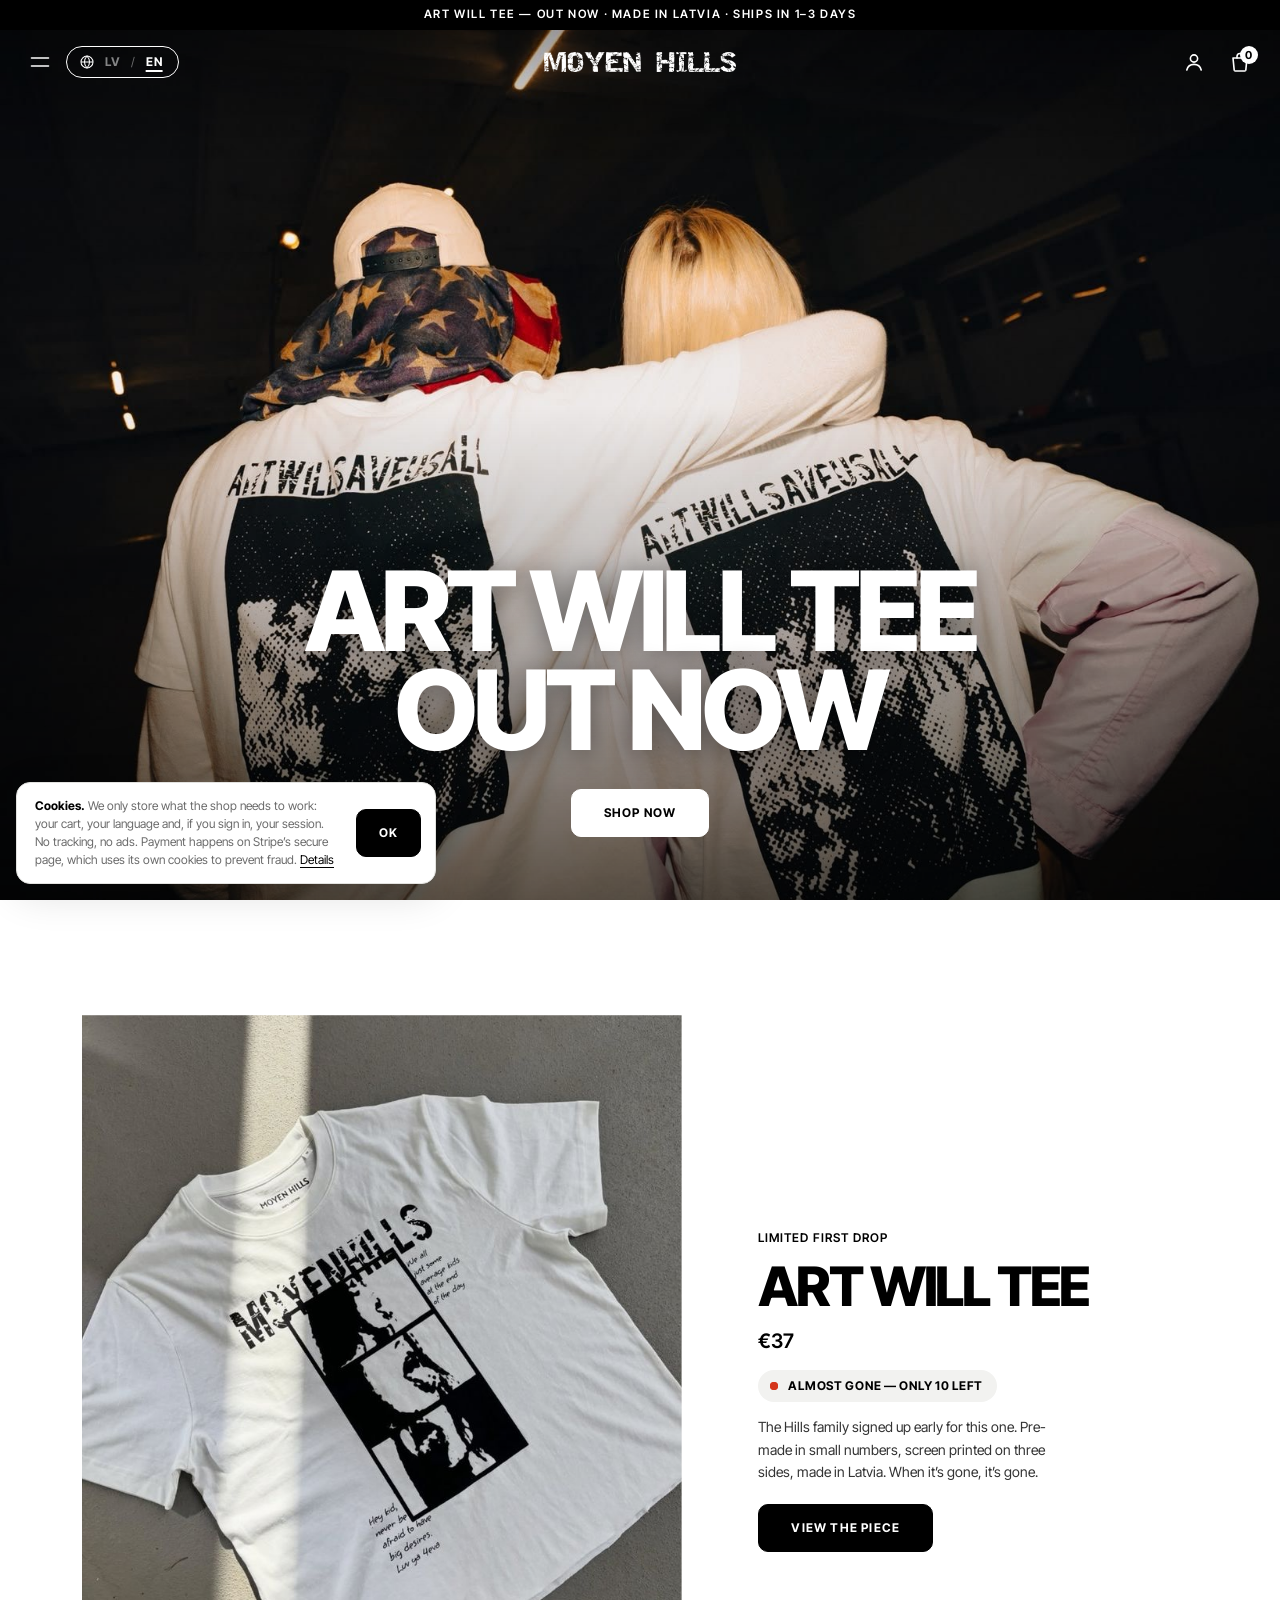
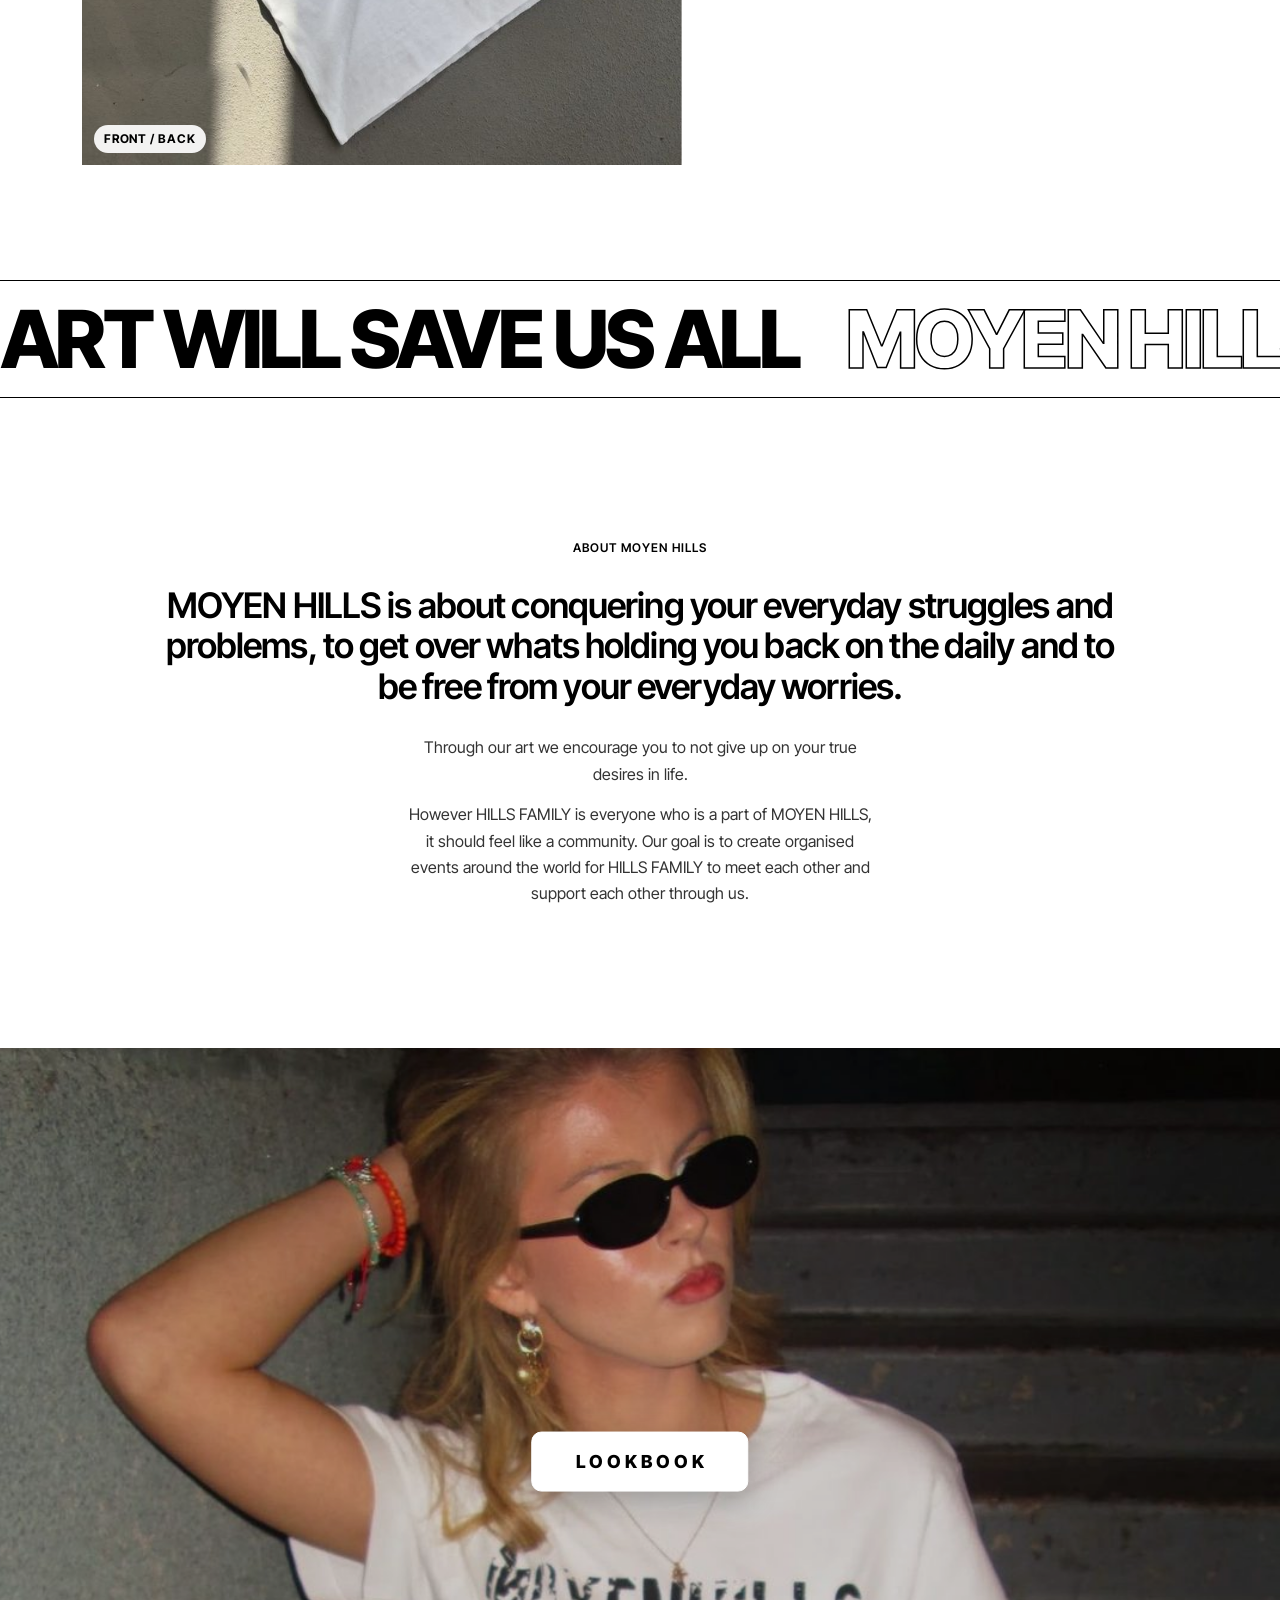
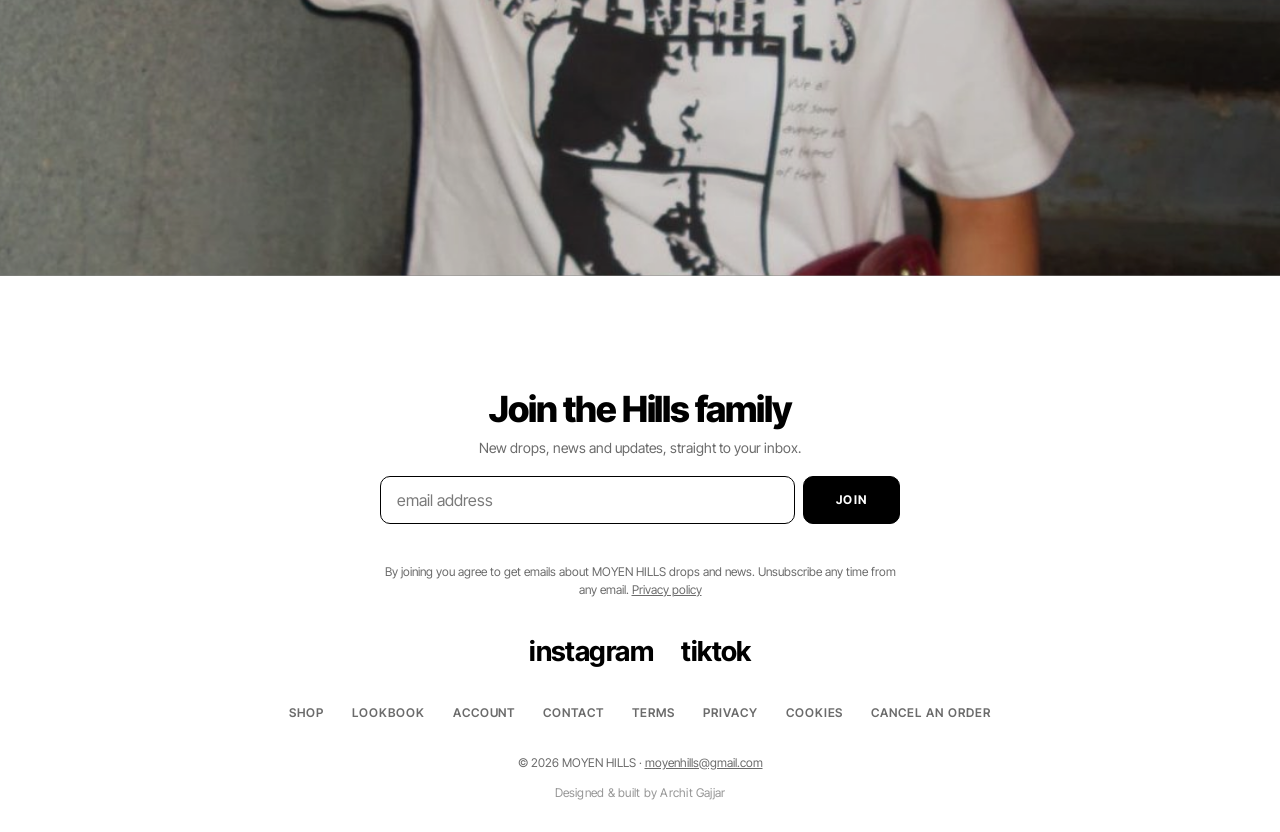
==== index.html @ 10f67f41 "Stop browsers auto-translating the site (it has its own EN/LV) Co-Authored-By: Claude Opus 5.5 (1M c" ====
<!doctype html>
<!-- Designed & built by Archit Gajjar -->
<html lang="en" translate="no">
<head>
  <meta charset="utf-8">
  <meta name="google" content="notranslate">
  <meta name="viewport" content="width=device-width, initial-scale=1">
  <meta name="designer" content="Archit Gajjar">
  <meta name="theme-color" content="#ffffff">
  <title>MOYEN HILLS — ART WILL TEE, made in Latvia</title>
  <meta name="description" content="MOYEN HILLS. ART WILL TEE: boxy cut-off t-shirt, 100% cotton, screen printed front, back and neck label. Made in Latvia.">
  <link rel="canonical" href="https://moyenhillsofficial.com/">
  <meta property="og:title" content="MOYEN HILLS — ART WILL TEE">
  <meta property="og:image" content="images/landing.jpg">
  <link rel="icon" href="images/favicon.png">
  <link rel="preload" href="fonts/inter-tight-latin-800-normal.woff2" as="font" type="font/woff2" crossorigin>
  <link rel="stylesheet" href="site.css">
  <script src="boot.js"></script>
</head>
<body>
  <div class="loader" aria-hidden="true">
    <div class="loader__half loader__half--top"></div>
    <div class="loader__half loader__half--bottom"></div>
    <div class="loader__center">
      <div class="loader__grain"></div>
      <img class="loader__logo" src="images/logo.png" width="2400" height="262" alt="">
      <span class="loader__line"></span>
      <p class="loader__cap">Art will tee — First drop</p>
    </div>
  </div>
  <header class="bar bar--over" data-bar>
    <p class="annc"><span>ART WILL TEE — OUT NOW</span><span class="annc__more">&nbsp;· Made in Latvia · Ships in 1–3 days</span></p>
    <div class="bar__row">
    <div class="bar__left">
      <button class="bar__icon bar__menu" type="button" data-open-menu aria-haspopup="dialog" aria-label="Open menu">
        <svg viewBox="0 0 24 24" width="24" height="24" aria-hidden="true" focusable="false"><path d="M3.5 8h17M3.5 16h17" fill="none" stroke="currentColor" stroke-width="1.6" stroke-linecap="round"/></svg>
      </button>
      <div class="langs" role="group" aria-label="Language"><svg class="langs__globe" viewBox="0 0 24 24" width="16" height="16" aria-hidden="true" focusable="false"><circle cx="12" cy="12" r="9" fill="none" stroke="currentColor" stroke-width="1.6"/><path d="M3 12h18M12 3c2.5 2.6 3.8 5.6 3.8 9s-1.3 6.4-3.8 9c-2.5-2.6-3.8-5.6-3.8-9S9.5 5.6 12 3Z" fill="none" stroke="currentColor" stroke-width="1.6" stroke-linejoin="round"/></svg><a href="?lang=lv" lang="lv" hreflang="lv" aria-label="Latviešu" data-set-lang="lv">LV</a><span class="langs__sep" aria-hidden="true">/</span><a href="?lang=en" lang="en" hreflang="en" aria-label="English" data-set-lang="en">EN</a></div>
    </div>
    <button class="bar__logo" type="button" data-top aria-label="MOYEN HILLS, back to top">
      <img src="images/logo.png" width="2400" height="262" alt="MOYEN HILLS">
    </button>
    <div class="bar__icons">
      <a class="bar__icon" href="/account" data-account-link aria-label="Sign in or create an account">
        <svg viewBox="0 0 24 24" width="24" height="24" aria-hidden="true" focusable="false"><circle cx="12" cy="8.5" r="3.6" fill="none" stroke="currentColor" stroke-width="1.6"/><path d="M4.8 20c.9-3.6 3.8-5.6 7.2-5.6s6.3 2 7.2 5.6" fill="none" stroke="currentColor" stroke-width="1.6" stroke-linecap="round"/></svg>
      </a>
      <button class="bar__cart" type="button" data-open-cart aria-haspopup="dialog" aria-label="Open cart">
        <svg class="bar__bag" viewBox="0 0 24 24" width="24" height="24" aria-hidden="true" focusable="false"><path d="M5 8h14l-1.2 12.2a1 1 0 0 1-1 .8H7.2a1 1 0 0 1-1-.8L5 8Z" fill="none" stroke="currentColor" stroke-width="1.6" stroke-linejoin="round"/><path d="M9 8V6.5a3 3 0 0 1 6 0V8" fill="none" stroke="currentColor" stroke-width="1.6" stroke-linecap="round"/></svg>
        <span class="bar__count" data-cart-count>0</span>
      </button>
    </div>
    </div>
  </header>

  <main id="top">
    <!-- Landing photo -->
    <section class="landing" aria-label="ART WILL TEE">
      <img src="images/landing.jpg" srcset="images/landing-480.jpg 480w, images/landing-800.jpg 800w, images/landing.jpg 1600w" sizes="100vw" width="1600" height="1280" alt="Two people from behind at night wearing the ART WILL TEE, ART WILL SAVE US ALL printed on the back" fetchpriority="high">
      <div class="landing__copy">
        <h1 class="landing__title"><span>ART WILL TEE</span> <span>OUT NOW</span></h1>
        <a class="btn landing__cta" href="/shop">Shop now</a>
      </div>
    </section>

    <!-- The tee -->
    <section class="feature" id="shop" aria-labelledby="feature-name" data-feature>
      <a class="feature__media" href="/product" aria-label="ART WILL TEE, all photos and details" data-product-media data-reveal>
        <img class="feature__img" src="images/flat-front.jpg" srcset="images/flat-front-480.jpg 480w, images/flat-front-800.jpg 800w, images/flat-front.jpg 1002w" sizes="(max-width: 720px) 100vw, 50vw" width="1002" height="1201" alt="ART WILL TEE, front, laid flat" loading="lazy">
        <img class="feature__img feature__img--alt" src="images/flat-back.jpg" srcset="images/flat-back-480.jpg 480w, images/flat-back-800.jpg 800w, images/flat-back.jpg 1002w" sizes="(max-width: 720px) 100vw, 50vw" width="1002" height="1054" alt="" loading="lazy">
        <span class="feature__hint">Front / back</span>
      </a>
      <div class="feature__info" data-reveal>
        <p class="label" data-feature-label>Limited first drop</p>
        <h2 class="feature__name" id="feature-name" data-product-name>ART WILL TEE</h2>
        <p class="feature__price" data-price>€37</p>
        <p class="scarcity" data-stock-left hidden><span class="scarcity__dot" aria-hidden="true"></span><span data-stock-text></span></p>
        <p class="soldout" data-soldout-note hidden>SOLD OUT, DONT BE LATE</p>
        <p class="feature__copy" data-feature-blurb>The Hills family signed up early for this one. Pre-made in small numbers, screen printed on three sides, made in Latvia. When it’s gone, it’s gone.</p>
        <a class="btn feature__cta" href="/product">View the piece</a>
      </div>
    </section>

    <!-- Ticker (decorative; the slogan from the back print) -->
    <div class="ticker" aria-hidden="true" translate="no">
      <div class="ticker__track">
        <span>Art will save us all</span><span>Moyen Hills</span><span>Art will save us all</span><span>Moyen Hills</span>
        <span>Art will save us all</span><span>Moyen Hills</span><span>Art will save us all</span><span>Moyen Hills</span>
      </div>
    </div>

    <!-- Brand -->
    <section class="brand" aria-labelledby="brand-title">
      <h2 class="label" id="brand-title" data-reveal>About MOYEN HILLS</h2>
      <p class="brand__statement" data-reveal>MOYEN HILLS is about conquering your everyday struggles and problems, to get over whats holding you back on the daily and to be free from your everyday worries.</p>
      <div class="brand__body" data-reveal>
        <p>Through our art we encourage you to not give up on your true desires in life.</p>
        <p>However HILLS FAMILY is everyone who is a part of MOYEN HILLS, it should feel like a community. Our goal is to create organised events around the world for HILLS FAMILY to meet each other and support each other through us.</p>
      </div>
    </section>

    <!-- Lookbook link -->
    <a class="lookcta" href="/lookbook" aria-label="Open the lookbook" data-reveal>
      <img src="images/tee-front.jpg" srcset="images/tee-front-480.jpg 480w, images/tee-front-800.jpg 800w, images/tee-front.jpg 1200w" sizes="100vw" width="1200" height="1600" alt="Model on concrete stairs wearing the ART WILL TEE" loading="lazy">
      <span class="lookcta__btn">LOOKBOOK</span>
    </a>
  </main>

  <!-- Email -->
  <footer class="foot" aria-labelledby="sub-title">
    <form class="sub" data-subscribe novalidate data-reveal>
      <h2 class="sub__title" id="sub-title">Join the Hills family</h2>
      <p class="sub__lead">New drops, news and updates, straight to your inbox.</p>
      <div class="sub__row">
        <label class="sr" for="sub-email">email address</label>
        <input class="sub__input" id="sub-email" name="email" type="email" placeholder="email address" autocomplete="email" required>
        <button class="btn" type="submit">JOIN</button>
      </div>
      <p class="sub__msg" data-sub-msg role="status" aria-live="polite"></p>
      <p class="sub__consent">By joining you agree to get emails about MOYEN HILLS drops and news. Unsubscribe any time from any email. <a href="/privacy">Privacy policy</a></p>
    </form>
    <ul class="foot__links" data-reveal>
      <li><a href="https://www.instagram.com/moyenhills/" target="_blank" rel="noopener">instagram</a></li>
      <li><a href="https://www.tiktok.com/@moyenhills" target="_blank" rel="noopener">tiktok</a></li>
    </ul>
    <nav class="foot__nav" aria-label="Site">
      <a href="/shop">Shop</a>
      <a href="/lookbook">Lookbook</a>
      <a href="/account">Account</a>
      <a href="mailto:moyenhills@gmail.com">Contact</a>
      <a href="/terms">Terms</a>
      <a href="/privacy">Privacy</a>
      <a href="/privacy#device">Cookies</a>
      <a href="/withdraw">Cancel an order</a>
    </nav>
    <p class="foot__legal">© <span data-year>2026</span> MOYEN HILLS · <a href="mailto:moyenhills@gmail.com">moyenhills@gmail.com</a></p>
    <p class="foot__credit">Designed &amp; built by Archit Gajjar</p>
  </footer>


  <!-- Menu -->
  <dialog class="menu" data-menu aria-label="Menu">
    <div class="menu__top">
      <button type="button" class="bar__icon" data-close-menu aria-label="Close menu">
        <svg viewBox="0 0 24 24" width="24" height="24" aria-hidden="true" focusable="false"><path d="M6 6l12 12M18 6 6 18" fill="none" stroke="currentColor" stroke-width="1.6" stroke-linecap="round"/></svg>
      </button>
      <img class="menu__logo" src="images/logo.png" width="2400" height="262" alt="">
      <span aria-hidden="true"></span>
    </div>
    <div class="menu__body">
      <nav class="menu__links" aria-label="Site">
        <a href="/">Home</a>
        <a href="/shop">Shop</a>
        <a href="/lookbook">Lookbook</a>
        <a href="/account">Account</a>
      </nav>
      <a class="menu__tee" href="/product">
        <img src="images/flat-front-480.jpg" width="480" height="575" alt="" loading="lazy">
        <span><b>ART WILL TEE</b><span data-price>€37</span></span>
      </a>
    </div>
    <div class="menu__foot">
      <a href="https://www.instagram.com/moyenhills/" target="_blank" rel="noopener">Instagram</a>
      <a href="https://www.tiktok.com/@moyenhills" target="_blank" rel="noopener">TikTok</a>
      <a href="mailto:moyenhills@gmail.com">moyenhills@gmail.com</a>
      <div class="langs" role="group" aria-label="Language"><svg class="langs__globe" viewBox="0 0 24 24" width="16" height="16" aria-hidden="true" focusable="false"><circle cx="12" cy="12" r="9" fill="none" stroke="currentColor" stroke-width="1.6"/><path d="M3 12h18M12 3c2.5 2.6 3.8 5.6 3.8 9s-1.3 6.4-3.8 9c-2.5-2.6-3.8-5.6-3.8-9S9.5 5.6 12 3Z" fill="none" stroke="currentColor" stroke-width="1.6" stroke-linejoin="round"/></svg><a href="?lang=lv" lang="lv" hreflang="lv" aria-label="Latviešu" data-set-lang="lv">LV</a><span class="langs__sep" aria-hidden="true">/</span><a href="?lang=en" lang="en" hreflang="en" aria-label="English" data-set-lang="en">EN</a></div>
    </div>
  </dialog>

  <!-- Cart (shared) -->
  <dialog class="cart" data-cart aria-labelledby="cart-title">
    <div class="cart__head">
      <h2 class="cart__title" id="cart-title">Cart</h2>
      <button type="button" class="link-u" data-close-cart>Close</button>
    </div>
    <div data-cart-view>
      <ul class="cart__items" data-cart-items></ul>
      <div class="cart__empty" data-cart-empty><p>Your cart is empty.</p><a class="btn" href="/shop">Visit the shop</a></div>
      <div class="cart__total" data-cart-total-row hidden><span>Subtotal</span><span data-cart-total>€0</span></div>
      <div class="promo" data-promo hidden>
        <label class="sr" for="promo-code">Promo code</label>
        <input class="promo__input" id="promo-code" data-promo-input placeholder="Promo code" autocomplete="off" autocapitalize="characters" spellcheck="false">
        <button type="button" class="btn btn--line" data-promo-apply>Apply</button>
      </div>
      <p class="promo__msg" data-promo-msg role="status" aria-live="polite"></p>
      <div class="cart__line" data-discount-row hidden><span>Promo <b data-promo-code></b> <button type="button" class="link-u" data-promo-remove>Remove</button></span><span data-discount></span></div>
      <div class="cart__total cart__total--grand" data-discount-row hidden><span>Total</span><span data-grand-total>€0</span></div>
      <p class="cart__hint" data-cart-total-row hidden>Delivery is added when we confirm your order by email.</p>
      <form class="checkout" data-checkout hidden>
        <h3 class="checkout__title">Your details</h3>
        <label>Full name<input name="name" autocomplete="name" required></label>
        <label>Email<input name="email" type="email" autocomplete="email" required></label>
        <div class="phone">
          <label>Country code<input name="phone_code" list="dial-codes" value="+371" inputmode="tel" autocomplete="tel-country-code" pattern="\+?[0-9]{1,4}" title="Country code, for example +371" placeholder="+371"></label>
          <label>Phone<input name="phone" type="tel" autocomplete="tel-national" placeholder="20 000 000" pattern="[0-9 \(\)\.\/\-]{4,30}" title="Numbers only, for example 20 000 000"></label>
        </div>
        <p class="phone__hint">Choose your country code or type it yourself.</p>
        <datalist id="dial-codes">
          <option value="+371" label="Latvia +371"></option>
          <option value="+370" label="Lithuania +370"></option>
          <option value="+372" label="Estonia +372"></option>
          <option value="+44" label="United Kingdom +44"></option>
          <option value="+1" label="USA / Canada +1"></option>
          <option value="+91" label="India +91"></option>
          <option value="+355" label="Albania +355"></option>
          <option value="+376" label="Andorra +376"></option>
          <option value="+43" label="Austria +43"></option>
          <option value="+375" label="Belarus +375"></option>
          <option value="+32" label="Belgium +32"></option>
          <option value="+387" label="Bosnia and Herzegovina +387"></option>
          <option value="+359" label="Bulgaria +359"></option>
          <option value="+385" label="Croatia +385"></option>
          <option value="+357" label="Cyprus +357"></option>
          <option value="+420" label="Czechia +420"></option>
          <option value="+45" label="Denmark +45"></option>
          <option value="+358" label="Finland +358"></option>
          <option value="+33" label="France +33"></option>
          <option value="+49" label="Germany +49"></option>
          <option value="+30" label="Greece +30"></option>
          <option value="+36" label="Hungary +36"></option>
          <option value="+354" label="Iceland +354"></option>
          <option value="+353" label="Ireland +353"></option>
          <option value="+39" label="Italy +39"></option>
          <option value="+383" label="Kosovo +383"></option>
          <option value="+423" label="Liechtenstein +423"></option>
          <option value="+352" label="Luxembourg +352"></option>
          <option value="+356" label="Malta +356"></option>
          <option value="+373" label="Moldova +373"></option>
          <option value="+377" label="Monaco +377"></option>
          <option value="+382" label="Montenegro +382"></option>
          <option value="+31" label="Netherlands +31"></option>
          <option value="+389" label="North Macedonia +389"></option>
          <option value="+47" label="Norway +47"></option>
          <option value="+48" label="Poland +48"></option>
          <option value="+351" label="Portugal +351"></option>
          <option value="+40" label="Romania +40"></option>
          <option value="+7" label="Russia +7"></option>
          <option value="+378" label="San Marino +378"></option>
          <option value="+381" label="Serbia +381"></option>
          <option value="+421" label="Slovakia +421"></option>
          <option value="+386" label="Slovenia +386"></option>
          <option value="+34" label="Spain +34"></option>
          <option value="+46" label="Sweden +46"></option>
          <option value="+41" label="Switzerland +41"></option>
          <option value="+90" label="Turkey +90"></option>
          <option value="+380" label="Ukraine +380"></option>
        </datalist>
        <label>Address<input name="address" autocomplete="street-address" required></label>
        <div class="checkout__two">
          <label>City<input name="city" autocomplete="address-level2" required></label>
          <label>Postcode<input name="postcode" autocomplete="postal-code" required></label>
        </div>
        <label>Country<input name="country" autocomplete="country-name" value="Latvia" required></label>
        <label>Note (optional)<textarea name="note" rows="2"></textarea></label>
        <input type="text" name="_honey" class="sr" tabindex="-1" autocomplete="off" aria-hidden="true">
        <p class="checkout__account" data-checkout-account hidden>Signed in — this order will be saved to your account.</p>
        <p class="checkout__legal" data-lang="en">Prices are in euro. Delivery cost is added in our confirmation email, before you pay. By sending this order you accept our <a href="/terms">Terms of sale</a>. How we use your details: <a href="/privacy">Privacy policy</a>.</p>
        <p class="checkout__legal" data-lang="lv">Cenas norādītas eiro. Piegādes cenu pievienojam apstiprinājuma e-pastā, pirms tu maksā. Nosūtot pasūtījumu, tu piekrīti mūsu <a href="/terms">pārdošanas noteikumiem</a>. Kā izmantojam tavus datus: <a href="/privacy">privātuma politika</a>.</p>
        <button class="btn btn--wide" type="submit">Send order request</button>
        <p class="checkout__msg" data-checkout-msg role="status" aria-live="polite"></p>
      </form>
    </div>
    <div class="cart__done" data-cart-done hidden>
      <p class="cart__done-title">Order received</p>
      <p data-lang="en">Thank you. A copy of your order is on its way to your inbox, and we will email you within a day to confirm it and send the payment details. Changed your mind? You can <a href="/withdraw">cancel</a> up to 14 days after it arrives.</p>
      <p data-lang="lv">Paldies! Pasūtījuma kopija jau ir ceļā uz tavu e-pastu, un dienas laikā mēs to apstiprināsim un atsūtīsim apmaksas informāciju. Pārdomāji? Pasūtījumu vari <a href="/withdraw">atcelt</a> 14 dienu laikā pēc saņemšanas.</p>
      <button type="button" class="btn" data-close-cart>Keep looking</button>
    </div>
  </dialog>

  <script src="i18n.js"></script>
  <script src="config.js"></script>
  <script src="vendor/supabase.js" defer></script>
  <script src="catalog.js" defer></script>
  <script src="data.js" defer></script>
  <script src="app.js" defer></script>
  <script src="motion.js" defer></script>
  <script src="auth.js" defer></script>
  <script src="cookie.js" defer></script>
</body>
</html>
---- site.css ----
/* MOYEN HILLS — clean, still */
/* Inter Tight, self-hosted (SIL Open Font License, fonts/OFL-LICENSE.txt) */
@font-face { font-family: 'Inter Tight'; font-style: normal; font-display: swap; font-weight: 400; src: url('fonts/inter-tight-latin-ext-400-normal.woff2') format('woff2'); unicode-range: U+0100-02BA,U+02BD-02C5,U+02C7-02CC,U+02CE-02D7,U+02DD-02FF,U+0304,U+0308,U+0329,U+1D00-1DBF,U+1E00-1E9F,U+1EF2-1EFF,U+2020,U+20A0-20AB,U+20AD-20C0,U+2113,U+2C60-2C7F,U+A720-A7FF; }
@font-face { font-family: 'Inter Tight'; font-style: normal; font-display: swap; font-weight: 400; src: url('fonts/inter-tight-latin-400-normal.woff2') format('woff2'); unicode-range: U+0000-00FF,U+0131,U+0152-0153,U+02BB-02BC,U+02C6,U+02DA,U+02DC,U+0304,U+0308,U+0329,U+2000-206F,U+20AC,U+2122,U+2191,U+2193,U+2212,U+2215,U+FEFF,U+FFFD; }
@font-face { font-family: 'Inter Tight'; font-style: normal; font-display: swap; font-weight: 500; src: url('fonts/inter-tight-latin-ext-500-normal.woff2') format('woff2'); unicode-range: U+0100-02BA,U+02BD-02C5,U+02C7-02CC,U+02CE-02D7,U+02DD-02FF,U+0304,U+0308,U+0329,U+1D00-1DBF,U+1E00-1E9F,U+1EF2-1EFF,U+2020,U+20A0-20AB,U+20AD-20C0,U+2113,U+2C60-2C7F,U+A720-A7FF; }
@font-face { font-family: 'Inter Tight'; font-style: normal; font-display: swap; font-weight: 500; src: url('fonts/inter-tight-latin-500-normal.woff2') format('woff2'); unicode-range: U+0000-00FF,U+0131,U+0152-0153,U+02BB-02BC,U+02C6,U+02DA,U+02DC,U+0304,U+0308,U+0329,U+2000-206F,U+20AC,U+2122,U+2191,U+2193,U+2212,U+2215,U+FEFF,U+FFFD; }
@font-face { font-family: 'Inter Tight'; font-style: normal; font-display: swap; font-weight: 600; src: url('fonts/inter-tight-latin-ext-600-normal.woff2') format('woff2'); unicode-range: U+0100-02BA,U+02BD-02C5,U+02C7-02CC,U+02CE-02D7,U+02DD-02FF,U+0304,U+0308,U+0329,U+1D00-1DBF,U+1E00-1E9F,U+1EF2-1EFF,U+2020,U+20A0-20AB,U+20AD-20C0,U+2113,U+2C60-2C7F,U+A720-A7FF; }
@font-face { font-family: 'Inter Tight'; font-style: normal; font-display: swap; font-weight: 600; src: url('fonts/inter-tight-latin-600-normal.woff2') format('woff2'); unicode-range: U+0000-00FF,U+0131,U+0152-0153,U+02BB-02BC,U+02C6,U+02DA,U+02DC,U+0304,U+0308,U+0329,U+2000-206F,U+20AC,U+2122,U+2191,U+2193,U+2212,U+2215,U+FEFF,U+FFFD; }
@font-face { font-family: 'Inter Tight'; font-style: normal; font-display: swap; font-weight: 700; src: url('fonts/inter-tight-latin-ext-700-normal.woff2') format('woff2'); unicode-range: U+0100-02BA,U+02BD-02C5,U+02C7-02CC,U+02CE-02D7,U+02DD-02FF,U+0304,U+0308,U+0329,U+1D00-1DBF,U+1E00-1E9F,U+1EF2-1EFF,U+2020,U+20A0-20AB,U+20AD-20C0,U+2113,U+2C60-2C7F,U+A720-A7FF; }
@font-face { font-family: 'Inter Tight'; font-style: normal; font-display: swap; font-weight: 700; src: url('fonts/inter-tight-latin-700-normal.woff2') format('woff2'); unicode-range: U+0000-00FF,U+0131,U+0152-0153,U+02BB-02BC,U+02C6,U+02DA,U+02DC,U+0304,U+0308,U+0329,U+2000-206F,U+20AC,U+2122,U+2191,U+2193,U+2212,U+2215,U+FEFF,U+FFFD; }
@font-face { font-family: 'Inter Tight'; font-style: normal; font-display: swap; font-weight: 800; src: url('fonts/inter-tight-latin-ext-800-normal.woff2') format('woff2'); unicode-range: U+0100-02BA,U+02BD-02C5,U+02C7-02CC,U+02CE-02D7,U+02DD-02FF,U+0304,U+0308,U+0329,U+1D00-1DBF,U+1E00-1E9F,U+1EF2-1EFF,U+2020,U+20A0-20AB,U+20AD-20C0,U+2113,U+2C60-2C7F,U+A720-A7FF; }
@font-face { font-family: 'Inter Tight'; font-style: normal; font-display: swap; font-weight: 800; src: url('fonts/inter-tight-latin-800-normal.woff2') format('woff2'); unicode-range: U+0000-00FF,U+0131,U+0152-0153,U+02BB-02BC,U+02C6,U+02DA,U+02DC,U+0304,U+0308,U+0329,U+2000-206F,U+20AC,U+2122,U+2191,U+2193,U+2212,U+2215,U+FEFF,U+FFFD; }

:root {
  --bg: #ffffff;
  --ink: #000000;
  --muted: #6b6b6b;
  --tint: #f2f2f0;
  --line: #e2e2df;
  --radius: 10px;
  --annc-h: 30px;
  --head-h: calc(var(--bar-h) + var(--annc-h));
  --font: "Inter Tight", "Helvetica Neue", Arial, sans-serif;
  --t-xs: 0.75rem;
  --t-sm: 0.875rem;
  --t-body: 1rem;
  --t-lead: clamp(1.25rem, 1rem + 0.9vw, 1.75rem);
  --m: clamp(16px, 2.2vw, 32px);
  --bar-h: 64px;
}

*, *::before, *::after { box-sizing: border-box; }
[hidden] { display: none !important; }
html { -webkit-text-size-adjust: 100%; }
body { margin: 0; background: var(--bg); color: var(--ink); font-family: var(--font); font-size: var(--t-body); line-height: 1.5; -webkit-font-smoothing: antialiased; }
img { display: block; max-width: 100%; height: auto; }
ul { margin: 0; padding: 0; list-style: none; }
h1, h2, h3, p { margin: 0; }
a { color: inherit; }
button { font: inherit; color: inherit; cursor: pointer; }
:focus-visible { outline: 2px solid var(--ink); outline-offset: 3px; }
.sr { position: absolute !important; width: 1px !important; height: 1px !important; min-height: 0 !important; padding: 0 !important; border: 0 !important; margin: -1px; overflow: hidden; clip: rect(0 0 0 0); clip-path: inset(50%); white-space: nowrap; }
.link-u { background: none; border: 0; padding: 0; font-size: var(--t-xs); font-weight: 600; letter-spacing: .06em; text-transform: uppercase; text-decoration: underline; text-underline-offset: 4px; }

/* Buttons: black block, white type */
.btn {
  display: inline-flex; align-items: center; justify-content: center; gap: 8px;
  min-height: 48px; padding: 0 32px;
  background: var(--ink); color: var(--bg); border: 1px solid var(--ink); border-radius: var(--radius);
  font-size: var(--t-xs); font-weight: 700; letter-spacing: .1em; text-transform: uppercase; text-decoration: none;
  position: relative; overflow: hidden; isolation: isolate;
  
}
.btn:hover { background: #333; border-color: #333; }
.btn[disabled] { background: #9a9a9a; border-color: #9a9a9a; color: #fff; cursor: not-allowed; }
.btn--wide { width: 100%; }

/* ---------- Header ---------- */
html { scroll-padding-top: var(--head-h); }
.label { font-size: var(--t-xs); font-weight: 600; letter-spacing: .08em; text-transform: uppercase; text-decoration: none; }
.bar { position: fixed; inset: 0 0 auto 0; z-index: 10; color: var(--ink); transition: transform .5s cubic-bezier(.16, 1, .3, 1); }
.annc { height: var(--annc-h); display: flex; align-items: center; justify-content: center; padding: 0 var(--m); background: var(--ink); color: var(--bg); font-size: 11.5px; font-weight: 600; letter-spacing: .14em; text-transform: uppercase; white-space: nowrap; overflow: hidden; }
.bar__row { height: var(--bar-h); display: grid; grid-template-columns: 1fr auto 1fr; align-items: center; padding: 0 var(--m); background: var(--bg); box-shadow: inset 0 -1px 0 var(--line); transition: background-color .35s, color .35s, box-shadow .35s; }
.bar__menu { justify-self: start; margin-left: -10px; background: none; border: 0; padding: 0; cursor: pointer; }
.bar__logo { display: block; width: clamp(128px, 11vw, 168px); background: none; border: 0; padding: 0; transition: width .45s cubic-bezier(.16, 1, .3, 1); }
.bar__logo img { width: 100%; transition: filter .35s; }
.bar__icons { justify-self: end; display: flex; align-items: center; gap: 2px; margin-right: -10px; }
.bar__icon { position: relative; display: grid; place-items: center; width: 44px; height: 44px; color: inherit; transition: opacity .2s; }
.bar__icon:hover { opacity: .6; }
.bar__icon svg { width: 24px; height: 24px; }
.bar__icon.is-signed-in::after { content: ""; position: absolute; right: 9px; bottom: 10px; width: 7px; height: 7px; border-radius: 50%; background: currentColor; }
.bar__cart { position: relative; display: grid; place-items: center; width: 44px; height: 44px; background: none; border: 0; padding: 0; color: inherit; }
.bar__bag { width: 24px; height: 24px; }
.bar__count { position: absolute; top: 6px; right: 4px; min-width: 18px; height: 18px; padding: 0 5px; border-radius: 999px; background: var(--ink); color: var(--bg); font-size: 11px; font-weight: 700; line-height: 18px; text-align: center; transition: background-color .35s, color .35s, transform .35s cubic-bezier(.16, 1, .3, 1); }
/* over the landing photo: clear, white logo and icon */
.bar--over:not(.is-solid) .bar__row { background: transparent; color: #fff; box-shadow: none; }
.bar--over:not(.is-solid) .bar__logo { width: clamp(150px, 15vw, 230px); }
.bar--over:not(.is-solid) .bar__logo img { filter: invert(1); }
.bar--over:not(.is-solid) .bar__count { background: #fff; color: #000; }

/* ---------- Menu (full screen) ---------- */
.menu { inset: 0; width: 100vw; max-width: 100vw; height: 100dvh; max-height: 100dvh; margin: 0; padding: 0 var(--m); border: 0; background: var(--bg); color: var(--ink); display: none; overflow-x: hidden; }
.menu[open] { display: grid; grid-template-rows: auto 1fr auto; }
.menu::backdrop { background: transparent; }
.menu__top { height: var(--head-h); padding-top: var(--annc-h); display: grid; grid-template-columns: 1fr auto 1fr; align-items: center; }
.menu__top .bar__icon { justify-self: start; margin-left: -10px; background: none; border: 0; cursor: pointer; }
.menu__logo { width: clamp(128px, 11vw, 168px); }
.menu__body { display: grid; grid-template-columns: 1fr auto; gap: clamp(24px, 6vw, 96px); align-items: center; padding: clamp(24px, 5vw, 64px) 0; }
.menu__links { display: grid; gap: clamp(2px, .6vw, 8px); }
.menu__links a { font-size: clamp(2.75rem, 1rem + 6vw, 6.5rem); font-weight: 800; line-height: 1; letter-spacing: -0.045em; text-decoration: none; text-transform: uppercase; transition: opacity .25s, transform .4s cubic-bezier(.16, 1, .3, 1); }
.menu__links:hover a { opacity: .3; }
.menu__links a:hover, .menu__links a:focus-visible { opacity: 1; transform: translateX(10px); }
.menu__tee { display: grid; gap: 12px; width: clamp(180px, 22vw, 300px); text-decoration: none; }
.menu__tee img { width: 100%; aspect-ratio: 4 / 5; object-fit: cover; background: var(--tint); }
.menu__tee > span { display: flex; justify-content: space-between; font-size: var(--t-xs); letter-spacing: .06em; }
.menu__foot { display: flex; flex-wrap: wrap; gap: 8px 28px; padding: 20px 0 28px; border-top: 1px solid var(--line); font-size: var(--t-sm); }
.menu__foot a { text-decoration: none; color: var(--muted); }
.menu__foot a:hover { color: var(--ink); }
.js .menu[open] { animation: fade .3s ease; }
.js .menu[open] .menu__links a { animation: rise .7s cubic-bezier(.16, 1, .3, 1) both; }
.js .menu[open] .menu__links a:nth-child(2) { animation-delay: .05s; }
.js .menu[open] .menu__links a:nth-child(3) { animation-delay: .1s; }
.js .menu[open] .menu__links a:nth-child(4) { animation-delay: .15s; }
@media (max-width: 720px) {
  .annc__more { display: none; }
  .menu__body { grid-template-columns: 1fr; align-content: start; }
  .menu__tee { width: 100%; grid-template-columns: 96px 1fr; align-items: center; }
  .menu__tee > span { flex-direction: column; gap: 4px; }
}

/* ---------- Landing ---------- */
.landing { position: relative; height: 100svh; background: #0d0d0d; }
.landing::before { content: ""; position: absolute; inset: 0 0 auto 0; height: 160px; z-index: 1; pointer-events: none; background: linear-gradient(rgba(0,0,0,.45), rgba(0,0,0,0)); }
.landing img { width: 100%; height: 100%; object-fit: cover; object-position: 50% 55%; }
.landing::after { content: ""; position: absolute; inset: auto 0 0 0; height: 55%; z-index: 1; pointer-events: none; background: linear-gradient(rgba(0,0,0,0), rgba(0,0,0,.55)); }
.landing__copy { position: absolute; z-index: 2; left: 0; right: 0; bottom: clamp(32px, 7vh, 72px); display: grid; justify-items: center; gap: clamp(18px, 2.4vw, 28px); padding: 0 var(--m); text-align: center; color: #fff; }
.landing__title { font-size: clamp(3.25rem, 1rem + 7.4vw, 8.5rem); font-weight: 800; line-height: .9; letter-spacing: -0.045em; text-shadow: 0 2px 28px rgba(0,0,0,.45); }
.landing__title span { display: block; }
.landing__cta { background: var(--bg); color: var(--ink); border-color: var(--bg); }
.landing__cta:hover { background: #e6e6e6; border-color: #e6e6e6; }

/* ---------- Shop ---------- */
.shop { padding: clamp(72px, 9vw, 128px) var(--m) 0; display: grid; justify-items: center; text-align: center; gap: 24px; }
.card { width: min(400px, 100%); }
.card__media { display: block; aspect-ratio: 4 / 5; background: var(--tint); overflow: hidden; }
.card__img { width: 100%; height: 100%; object-fit: cover; }
.card__name { margin-top: 14px; font-size: var(--t-xs); font-weight: 700; letter-spacing: .08em; }
.card__name a { text-decoration: none; }
.card__price { margin-top: 4px; font-size: var(--t-xs); color: var(--muted); }
.soldout { margin-top: 6px; font-size: var(--t-xs); font-weight: 800; letter-spacing: .06em; }
.is-soldout .card__img, .cart__item.is-soldout img { filter: grayscale(1); }

/* ---------- Shop page ---------- */
.shoppage { padding: calc(var(--head-h) + clamp(32px, 5vw, 72px)) var(--m) 0; }
.shoppage__head { display: flex; justify-content: space-between; gap: 16px; margin-bottom: clamp(20px, 3vw, 32px); padding-bottom: 14px; border-bottom: 1px solid var(--ink); }
.shoppage__sub { color: var(--muted); }
.pgrid { display: grid; grid-template-columns: repeat(auto-fill, minmax(min(100%, 280px), 1fr)); gap: clamp(28px, 4vw, 48px) clamp(12px, 2vw, 24px); }
.pcard__media { position: relative; display: block; aspect-ratio: 4 / 5; overflow: hidden; background: var(--tint); }
.pcard__img { position: absolute; inset: 0; width: 100%; height: 100%; object-fit: cover; transition: opacity .6s cubic-bezier(.16, 1, .3, 1), transform 1.4s cubic-bezier(.16, 1, .3, 1); }
.pcard__img--alt { opacity: 0; }
.pcard__media:hover .pcard__img--alt { opacity: 1; }
.pcard__media:hover .pcard__img { transform: scale(1.03); }
.pcard.is-soldout .pcard__img { filter: grayscale(1); }
.pcard__name { margin-top: 14px; font-size: var(--t-xs); font-weight: 800; letter-spacing: .08em; text-transform: uppercase; }
.pcard__name a { text-decoration: none; }
.was { color: var(--muted); font-weight: 400; margin-right: .3em; }
.pcard__price { margin-top: 4px; font-size: var(--t-sm); color: var(--muted); }
.shop__empty { grid-column: 1 / -1; padding: 64px 0; text-align: center; color: var(--muted); }
@media (max-width: 720px) { .pgrid { grid-template-columns: 1fr 1fr; } .shoppage__sub { display: none; } }

/* ---------- The tee (landing feature) ---------- */
.feature { padding: clamp(72px, 9vw, 140px) var(--m) 0; display: grid; grid-template-columns: minmax(0, 600px) minmax(0, 440px); justify-content: center; gap: clamp(28px, 6vw, 96px); align-items: center; }
.feature__media { position: relative; display: block; aspect-ratio: 4 / 5; overflow: hidden; background: var(--tint); }
.feature__img { position: absolute; inset: 0; width: 100%; height: 100%; object-fit: cover; transition: opacity .6s cubic-bezier(.16, 1, .3, 1), transform 1.4s cubic-bezier(.16, 1, .3, 1), filter .5s; }
.feature__img--alt { opacity: 0; }
.feature__media:hover .feature__img--alt { opacity: 1; }
.feature__media:hover .feature__img { transform: scale(1.03); }
.feature__hint { position: absolute; left: 12px; bottom: 12px; padding: 5px 10px; border-radius: 999px; background: rgba(255,255,255,.92); font-size: 12px; font-weight: 700; letter-spacing: .08em; text-transform: uppercase; }
.feature__info { display: grid; gap: 14px; }
.feature__name { font-size: clamp(2rem, 1rem + 3vw, 3.75rem); font-weight: 800; letter-spacing: -0.04em; line-height: .95; }
.feature__price { font-size: 1.25rem; font-weight: 600; }
.feature .sizes legend { margin: 0 0 10px; }
.feature__copy { font-size: var(--t-sm); line-height: 1.6; color: #333; max-width: 40ch; }
.feature__cta { justify-self: start; margin-top: 6px; }
.scarcity { display: inline-flex; align-items: center; gap: 10px; justify-self: start; padding: 7px 14px 7px 12px; border-radius: 999px; background: var(--tint); font-size: var(--t-xs); font-weight: 700; letter-spacing: .06em; text-transform: uppercase; }
.pdp__info .scarcity { justify-self: center; }
.scarcity__dot { position: relative; width: 8px; height: 8px; border-radius: 50%; background: #d4361c; }
.scarcity__dot::after { content: ""; position: absolute; inset: 0; border-radius: 50%; background: #d4361c; animation: pulse 1.8s ease-out infinite; }
@keyframes pulse { from { transform: scale(1); opacity: .6; } to { transform: scale(2.6); opacity: 0; } }
.size-note { min-height: 1.2em; margin: -4px 0 8px; font-size: var(--t-sm); font-weight: 600; color: #b3261e; }
.facts { display: grid; grid-template-columns: 1fr 1fr; gap: 14px 20px; padding-top: 18px; border-top: 1px solid var(--line); font-size: var(--t-sm); }
.facts b { display: block; font-size: 12px; font-weight: 600; letter-spacing: .08em; text-transform: uppercase; color: var(--muted); margin-bottom: 2px; }
.arrow-link { justify-self: start; font-size: var(--t-sm); font-weight: 600; text-decoration: none; border-bottom: 1px solid currentColor; padding-bottom: 2px; }
.arrow-link span { display: inline-block; transition: transform .3s cubic-bezier(.16, 1, .3, 1); }
.arrow-link:hover span { transform: translateX(4px); }
.is-soldout .feature__img { filter: grayscale(1); }

/* ---------- Brand ---------- */
.brand { padding: clamp(88px, 11vw, 160px) var(--m) 0; display: grid; justify-items: center; text-align: center; gap: 28px; }
.brand__body { max-width: 52ch; display: grid; gap: 14px; font-size: var(--t-body); line-height: 1.65; color: #333; }
.brand__body p { margin: 0; }
.brand__statement { max-width: 44ch; font-size: clamp(1.375rem, 1rem + 1.5vw, 2.25rem); font-weight: 600; line-height: 1.15; letter-spacing: -0.025em; }

/* ---------- Lookbook link on the landing page ---------- */
.lookcta { position: relative; display: block; margin-top: clamp(88px, 11vw, 160px); height: min(92svh, 1000px); overflow: hidden; background: #111; color: #fff; text-decoration: none; }
.lookcta img { width: 100%; height: 100%; object-fit: cover; object-position: 50% 18%; transition: transform 1.6s cubic-bezier(.16, 1, .3, 1); }
.lookcta::after { content: ""; position: absolute; inset: 0; background: rgba(0,0,0,.18); transition: background-color .4s; }
.lookcta__btn { position: absolute; z-index: 1; left: 50%; top: 50%; transform: translate(-50%, -50%); padding: 16px 40px; background: #fff; color: #000; border: 1.5px solid #fff; border-radius: var(--radius); box-shadow: 0 8px 30px rgba(0,0,0,.25); font-size: clamp(.875rem, .8rem + .4vw, 1.125rem); font-weight: 800; letter-spacing: .22em; text-indent: .22em; white-space: nowrap; transition: background-color .3s, color .3s; }
.lookcta:hover img { transform: scale(1.04); }
.lookcta:hover::after { background: rgba(0,0,0,.3); }
.lookcta:hover .lookcta__btn, .lookcta:focus-visible .lookcta__btn { background: #000; color: #fff; border-color: #000; }

.lookcta--end { margin-top: clamp(88px, 11vw, 160px); height: min(80svh, 860px); }
.pdp > .lookcta--end { justify-self: stretch; margin-left: calc(var(--m) * -1); margin-right: calc(var(--m) * -1); }
@media (max-width: 720px) { .pdp > .lookcta--end { margin-left: 0; margin-right: 0; } }

/* ---------- Lookbook (editorial) ---------- */
.look--page { padding-top: calc(var(--head-h) + clamp(32px, 5vw, 72px)); }
.look { padding: clamp(88px, 11vw, 160px) var(--m) 0; }
.look__head { display: flex; justify-content: space-between; margin-bottom: 20px; padding-bottom: 14px; border-bottom: 1px solid var(--ink); }
.look figure { margin: 0; }
.look figcaption { margin-top: 10px; font-size: var(--t-xs); color: var(--muted); letter-spacing: .02em; }
.look__img { overflow: hidden; background: var(--tint); aspect-ratio: 3 / 4; }
.look__img--sq { aspect-ratio: 1 / 1; }
.look__img img { width: 100%; height: 100%; object-fit: cover; transition: transform 1.4s var(--ease, ease); }
.look figure:hover .look__img img { transform: scale(1.04); }

.look__spread { display: grid; grid-template-columns: 5fr 7fr; gap: clamp(24px, 4vw, 64px); align-items: center; }
.look__side { display: grid; gap: clamp(32px, 5vw, 72px); }
.look__quote { margin: 0; }
.look__quote p { font-size: clamp(2rem, 1rem + 3.4vw, 4.25rem); font-weight: 800; line-height: .95; letter-spacing: -0.045em; text-transform: uppercase; }
.look cite { display: block; margin-top: 14px; font-style: normal; font-size: var(--t-xs); font-weight: 600; letter-spacing: .08em; text-transform: uppercase; color: var(--muted); }

.look__big { margin: clamp(88px, 11vw, 160px) 0; text-align: center; }
.look__big p { max-width: 18ch; margin: 0 auto; font-size: clamp(1.75rem, 1rem + 2.8vw, 3.5rem); font-weight: 600; line-height: 1.08; letter-spacing: -0.03em; }

.look__row { display: grid; grid-template-columns: repeat(3, 1fr); gap: clamp(8px, 1.2vw, 16px); }
.look .look__wide { margin: clamp(12px, 2vw, 32px) auto 0; width: min(760px, 100%); }
.look__wide .look__img { aspect-ratio: 16 / 10; }
.look__spread--flip { grid-template-columns: 5fr 7fr; }
.look__spread--flip, .look__pair:not(.look__pair--first) { margin-top: clamp(88px, 11vw, 160px); }
.look__img--tall { aspect-ratio: 9 / 16; }
.look__quote--md p { font-size: clamp(1.75rem, 1rem + 2.6vw, 3.5rem); }
.look__pair { display: grid; grid-template-columns: 1fr 1fr; gap: clamp(12px, 2vw, 32px); align-items: start; }
.look__pair figure:nth-child(2) { margin-top: clamp(64px, 12vw, 200px); }
.look__big--end { margin-bottom: 0; }
.look__cta { margin-top: clamp(48px, 6vw, 80px); text-align: center; }

@media (max-width: 720px) {
  .feature { grid-template-columns: 1fr; padding-left: 0; padding-right: 0; justify-content: stretch; }
  .feature__info { padding: 0 var(--m); max-width: none; }
  .feature__cta { justify-self: stretch; }
  .look__spread { grid-template-columns: 1fr; }
  .look__row { grid-template-columns: 1fr 1fr; }
  .look__row figure:first-child { grid-column: 1 / -1; }
  .look__spread--flip { grid-template-columns: 1fr; }
  .look__pair figure:nth-child(2) { margin-top: clamp(48px, 16vw, 96px); }
}

/* ---------- Footer / email ---------- */
.foot { padding: clamp(72px, 9vw, 128px) var(--m) 28px; display: grid; justify-items: center; text-align: center; gap: 32px; }
.sub { width: min(520px, 100%); }
.sub__title { font-size: clamp(1.5rem, 1rem + 1.6vw, 2.25rem); font-weight: 800; letter-spacing: -0.03em; line-height: 1.05; margin-bottom: 8px; }
.sub__lead { font-size: var(--t-sm); color: var(--muted); margin-bottom: 18px; }
.sub__row { display: flex; gap: 8px; }
.sub__input { flex: 1; min-width: 0; min-height: 48px; padding: 0 16px; border: 1px solid var(--ink); border-radius: var(--radius); font: inherit; background: var(--bg); color: var(--ink); }
.sub__input::placeholder { color: #7a7a7a; }
.sub__msg { min-height: 1.5em; margin-top: 10px; font-size: var(--t-sm); }
.foot__links { display: flex; gap: 28px; }
.foot__links a { font-size: var(--t-lead); font-weight: 700; letter-spacing: -0.02em; text-decoration: none; color: var(--ink); }
.foot__links a:hover { text-decoration: underline; text-underline-offset: 5px; }
.foot__nav { display: flex; flex-wrap: wrap; justify-content: center; gap: 8px 28px; }
.foot__nav a { font-size: var(--t-xs); font-weight: 600; letter-spacing: .08em; text-transform: uppercase; text-decoration: none; color: var(--muted); transition: color .2s; }
.foot__nav a:hover { color: var(--ink); }
.foot__legal { font-size: var(--t-xs); color: var(--muted); }
.foot__credit { margin-top: -20px; font-size: var(--t-xs); color: var(--muted); opacity: .7; letter-spacing: .02em; }

/* ---------- Phone ---------- */
@media (max-width: 720px) {
  :root { --bar-h: 56px; }
  .sub__row { flex-direction: column; }
}

/* ---------- Product page: fold-out details, phone buy bar ---------- */
.acc { margin-top: 18px; border-top: 1px solid var(--line); text-align: left; }
.acc details { border-bottom: 1px solid var(--line); }
.acc summary { list-style: none; cursor: pointer; padding: 16px 0; display: flex; justify-content: space-between; font-size: var(--t-xs); font-weight: 700; letter-spacing: .08em; text-transform: uppercase; }
.acc summary::-webkit-details-marker { display: none; }
.acc summary::after { content: "+"; font-size: 1.1rem; font-weight: 400; line-height: 1; transition: transform .3s cubic-bezier(.16, 1, .3, 1); }
.acc details[open] summary::after { transform: rotate(45deg); }
.acc details > :not(summary) { font-size: var(--t-sm); padding-bottom: 14px; }
.ticks li { position: relative; padding-left: 14px; }
.ticks li::before { content: ""; position: absolute; left: 0; top: .6em; width: 5px; height: 5px; background: var(--ink); }
.stickybuy { display: none; }
@media (max-width: 720px) {
  .stickybuy { position: fixed; z-index: 9; left: 8px; right: 8px; bottom: 8px; display: flex; align-items: center; justify-content: space-between; gap: 12px; padding: 10px 10px 10px 16px; border-radius: 14px; background: rgba(255,255,255,.96); box-shadow: 0 10px 40px rgba(0,0,0,.16); transform: translateY(140%); transition: transform .45s cubic-bezier(.16, 1, .3, 1); }
  .stickybuy.is-on { transform: none; }
  .stickybuy__name { font-size: var(--t-xs); font-weight: 800; letter-spacing: .06em; }
  .stickybuy__price { font-size: var(--t-sm); color: var(--muted); }
  .stickybuy .btn { min-height: 44px; padding: 0 22px; }
}

/* ---------- Product page (centred) ---------- */
.pdp__missing { display: grid; justify-items: center; gap: 16px; padding: 64px 0; text-align: center; }
.pdp { padding: calc(var(--head-h) + clamp(24px, 4vw, 56px)) var(--m) 0; display: grid; justify-items: center; gap: clamp(32px, 4vw, 56px); }
.gallery { width: min(560px, 100%); }
.gallery__frame { position: relative; }
.gallery__track { display: flex; overflow-x: auto; scroll-snap-type: x mandatory; scroll-behavior: smooth; scrollbar-width: none; overscroll-behavior-x: contain; outline: none; }
.gallery__track::-webkit-scrollbar { display: none; }
.gallery__slide { flex: 0 0 100%; scroll-snap-align: center; aspect-ratio: 4 / 5; background: var(--tint); overflow: hidden; }
.gallery__slide img { width: 100%; height: 100%; object-fit: cover; }
.gallery__arrow { position: absolute; top: 50%; transform: translateY(-50%); width: 44px; height: 44px; border: 0; border-radius: 50%; background: rgba(255,255,255,.92); color: var(--ink); font-size: 1.125rem; display: grid; place-items: center; transition: background-color .2s, opacity .2s; }
.gallery__arrow:hover { background: #fff; }
.gallery__arrow:disabled { opacity: .3; cursor: default; }
.gallery__arrow--prev { left: 12px; }
.gallery__arrow--next { right: 12px; }
.gallery__count { position: absolute; right: 12px; bottom: 12px; padding: 4px 10px; border-radius: 999px; background: rgba(255,255,255,.92); font-size: var(--t-xs); font-weight: 700; }
.gallery__thumbs { display: grid; grid-template-columns: repeat(6, 1fr); gap: 6px; margin-top: 8px; }
.gallery__thumb { padding: 0; border: 1px solid transparent; border-radius: 6px; overflow: hidden; background: var(--tint); opacity: .55; transition: opacity .2s, border-color .2s; }
.gallery__thumb img { width: 100%; aspect-ratio: 4 / 5; object-fit: cover; }
.gallery__thumb:hover, .gallery__thumb.is-on { opacity: 1; }
.gallery__thumb.is-on { border-color: var(--ink); }
.pdp__info { width: min(440px, 100%); text-align: center; display: grid; gap: 14px; }
.pdp__name { font-size: clamp(1.5rem, 1rem + 1.4vw, 2.25rem); font-weight: 800; letter-spacing: -0.03em; line-height: 1; }
.pdp__price { font-size: 1.125rem; font-weight: 600; }
.sizes { border: 0; margin: 10px 0 12px; padding: 0; }
.sizes legend { margin: 0 auto 10px; padding: 0; }
.sizes__row { display: grid; grid-template-columns: repeat(4, 1fr); gap: 6px; }
.size { position: relative; }
.size input { position: absolute; inset: 0; opacity: 0; margin: 0; cursor: pointer; }
.size span { display: flex; align-items: center; justify-content: center; min-height: 46px; border: 1px solid var(--line); border-radius: var(--radius); font-size: var(--t-sm); font-weight: 600; transition: background-color .2s, color .2s, border-color .2s; }
.size input:hover + span { border-color: var(--ink); }
.size input:checked + span { background: var(--ink); color: var(--bg); border-color: var(--ink); }
.size input:focus-visible + span { outline: 2px solid var(--ink); outline-offset: 2px; }
.size input:disabled + span { color: #b5b5b5; text-decoration: line-through; cursor: not-allowed; }
.buy__msg { min-height: 1.5em; margin-top: 8px; font-size: var(--t-sm); }
.pdp__note { font-size: var(--t-sm); color: var(--muted); }
.pdp__details { margin-top: 18px; padding-top: 22px; border-top: 1px solid var(--line); display: grid; gap: 10px; font-size: var(--t-sm); }
.pdp__details li + li { margin-top: 2px; }
.is-soldout [data-product-media] img { filter: grayscale(1); }
@media (max-width: 720px) {
  .pdp { padding-left: 0; padding-right: 0; padding-top: var(--head-h); }
  .pdp__info { padding: 0 var(--m); }
  .gallery__arrow { display: none; }
  .gallery__thumbs { padding: 0 var(--m); }
}

/* ---------- Account ---------- */
.btn--line { background: var(--bg); color: var(--ink); border-color: var(--line); }
.btn--line:hover { background: var(--tint); border-color: var(--ink); }
.btn svg { flex: none; }
.acct { padding: calc(var(--head-h) + clamp(40px, 6vw, 88px)) var(--m) 0; display: grid; justify-items: center; }
.acct__box { width: min(400px, 100%); display: grid; gap: 18px; text-align: center; }
.acct__box--wide { width: min(980px, 100%); }
.acct__title { font-size: clamp(1.75rem, 1rem + 2vw, 2.75rem); font-weight: 800; letter-spacing: -0.03em; line-height: 1; }
.acct__lead { color: var(--muted); font-size: var(--t-sm); }
.acct__providers { display: grid; gap: 8px; margin-top: 8px; }
.acct__or { display: flex; align-items: center; gap: 12px; margin: 10px 0 4px; font-size: var(--t-xs); color: var(--muted); text-transform: uppercase; letter-spacing: .08em; }
.acct__or::before, .acct__or::after { content: ""; flex: 1; height: 1px; background: var(--line); }
.acct__form { display: grid; gap: 12px; text-align: left; }
.acct__form label { display: grid; gap: 4px; font-size: var(--t-xs); font-weight: 600; letter-spacing: .04em; }
.acct__form input { width: 100%; min-width: 0; font: inherit; font-size: 1rem; padding: 12px; min-height: 46px; background: var(--bg); color: var(--ink); border: 1px solid var(--line); border-radius: var(--radius); }
.acct__form input:focus { border-color: var(--ink); outline: none; }
.acct__two { display: grid; grid-template-columns: 1fr 1fr; gap: 12px; }
.acct__link { background: none; border: 0; padding: 0; font-size: var(--t-sm); text-decoration: underline; text-underline-offset: 3px; justify-self: center; }
.acct__switch { font-size: var(--t-sm); color: var(--muted); margin-top: 14px; }
.acct__switch .acct__link { color: var(--ink); }
.acct__msg { min-height: 1.4em; font-size: var(--t-sm); }
.acct__msg.is-error { color: #b3261e; }
.acct__hint, .acct__fine { font-size: var(--t-sm); color: var(--muted); margin: -4px 0 0; }
.acct__fine { margin-top: 20px; }
.acct__fine a, .acct__data a { text-decoration: underline; text-underline-offset: 3px; }
.acct__data { margin-top: clamp(32px, 5vw, 56px); text-align: left; display: grid; gap: 14px; }
.acct__data .label { display: block; padding-bottom: 12px; border-bottom: 1px solid var(--ink); }
.acct__data p { font-size: var(--t-sm); color: var(--muted); }
.acct__data-actions { display: flex; flex-wrap: wrap; gap: 10px; }
.acct__cols { display: grid; grid-template-columns: 1.2fr 1fr; gap: clamp(32px, 5vw, 72px); margin-top: 24px; text-align: left; align-items: start; }
.acct__cols .label { display: block; padding-bottom: 12px; margin-bottom: 16px; border-bottom: 1px solid var(--ink); }
.orders { display: grid; gap: 10px; }
.orders__empty { font-size: var(--t-sm); color: var(--muted); }
.order { padding: 16px; border: 1px solid var(--line); border-radius: var(--radius); display: grid; gap: 10px; font-size: var(--t-sm); }
.order__top, .order__bottom { display: flex; justify-content: space-between; gap: 12px; }
.order__top { font-weight: 700; }
.order__bottom { color: var(--muted); }
.order__bottom b { color: var(--ink); }
.order__status { padding: 2px 10px; border-radius: 999px; background: var(--tint); font-size: var(--t-xs); font-weight: 700; text-transform: uppercase; letter-spacing: .06em; }
.order__status--shipped { background: var(--ink); color: var(--bg); }
.order__status--delivered { background: #e3f3e6; color: #1d6b2f; }
.order__track { display: flex; flex-wrap: wrap; justify-content: space-between; gap: 6px 12px; margin: 0; padding-top: 10px; border-top: 1px solid var(--line); font-size: var(--t-sm); }
.order__track a { color: inherit; font-weight: 700; }
.checkout__account { font-size: var(--t-sm); color: var(--muted); }
@media (max-width: 720px) {
  .acct__cols { grid-template-columns: 1fr; }
}

/* ---------- Loading screen: once per visit, about 2.4 s ----------
 * The logo prints in slightly out of register and pulls into place, a counter runs to 100
 * with the line, then the black screen leaves through eight blinds (a mask, so it stays light). */
@property --n { syntax: "<integer>"; inherits: false; initial-value: 0; }
@property --blind { syntax: "<percentage>"; inherits: false; initial-value: 100%; }
.loader { display: none; }
.js:not(.seen-intro) .loader {
  position: fixed; inset: 0; z-index: 100; display: block; pointer-events: none;
  -webkit-mask-image: linear-gradient(#000 var(--blind), transparent var(--blind)); mask-image: linear-gradient(#000 var(--blind), transparent var(--blind));
  -webkit-mask-size: 100% 12.5%; mask-size: 100% 12.5%; -webkit-mask-repeat: repeat-y; mask-repeat: repeat-y;
  animation: blinds .75s cubic-bezier(.76, 0, .24, 1) 1.6s forwards, loader-done 0s linear 2.4s forwards;
}
.loader__half { position: absolute; left: 0; right: 0; height: 50.5%; background: #0a0a0a; }
.loader__half--top { top: 0; }
.loader__half--bottom { bottom: 0; }
.loader__center { position: absolute; inset: 0; display: grid; place-content: center; justify-items: center; gap: 18px; overflow: hidden; color: #fff; animation: center-out .4s ease 1.45s forwards; }
.loader__center::after {
  content: counter(n, decimal-leading-zero); counter-reset: n var(--n);
  position: absolute; right: var(--m); bottom: calc(var(--m) - .12em);
  font-size: clamp(2.75rem, 1.5rem + 6vw, 7rem); font-weight: 800; line-height: 1; letter-spacing: -0.05em; font-variant-numeric: tabular-nums;
  animation: count .95s cubic-bezier(.65, 0, .35, 1) .3s forwards;
}
.loader__grain { position: absolute; inset: -50%; background-image: url("data:image/svg+xml,%3Csvg xmlns='http://www.w3.org/2000/svg' width='160' height='160'%3E%3Cfilter id='n'%3E%3CfeTurbulence type='fractalNoise' baseFrequency='.85' numOctaves='2' stitchTiles='stitch'/%3E%3C/filter%3E%3Crect width='100%25' height='100%25' filter='url(%23n)'/%3E%3C/svg%3E"); opacity: .09; animation: grain .5s steps(3) infinite; }
.loader__logo { position: relative; width: min(72vw, 540px); opacity: 0; transform: scale(1.08); filter: invert(1) drop-shadow(9px 3px 0 rgba(255, 255, 255, .38)) blur(6px); animation: logo-in 1.1s cubic-bezier(.16, 1, .3, 1) .1s forwards; }
.loader__line { position: relative; width: min(72vw, 540px); height: 1px; background: rgba(255,255,255,.85); transform: scaleX(0); transform-origin: left; animation: line-open .95s cubic-bezier(.65, 0, .35, 1) .3s forwards; }
.loader__cap { position: relative; color: rgba(255,255,255,.7); font-size: 11.5px; font-weight: 600; letter-spacing: .42em; text-indent: .42em; text-transform: uppercase; transform: translateY(100%); clip-path: inset(0 0 100% 0); animation: mask-rise .6s cubic-bezier(.16, 1, .3, 1) .75s forwards; }
@keyframes logo-in { to { opacity: 1; transform: none; filter: invert(1) drop-shadow(0 0 0 rgba(255, 255, 255, 0)) blur(0); } }
@keyframes line-open { to { transform: scaleX(1); } }
@keyframes count { to { --n: 100; } }
@keyframes center-out { to { opacity: 0; transform: translateY(-2%); } }
@keyframes blinds { to { --blind: 0%; } }
@keyframes grain { 0% { transform: translate(0, 0); } 33% { transform: translate(-6%, 4%); } 66% { transform: translate(5%, -5%); } 100% { transform: translate(-3%, 7%); } }
@keyframes loader-done { to { visibility: hidden; } }
/* the landing photo and headline arrive as the blinds open */
.js:not(.seen-intro) .landing img { animation-delay: 1.6s; }
.js:not(.seen-intro) .landing__title span { animation-delay: 1.85s; }
.js:not(.seen-intro) .landing__title span + span { animation-delay: 1.97s; }
.js:not(.seen-intro) .landing__cta { animation-delay: 2.15s; }

/* ---------- Legal pages ---------- */
.legal { padding: calc(var(--head-h) + clamp(40px, 6vw, 88px)) var(--m) 0; display: grid; justify-items: center; }
.legal__doc { width: min(680px, 100%); display: grid; gap: 14px; font-size: var(--t-body); line-height: 1.65; }
.legal__title { font-size: clamp(2rem, 1rem + 2.6vw, 3.25rem); font-weight: 800; letter-spacing: -0.04em; line-height: 1; }
.legal__date { color: var(--muted); font-size: var(--t-sm); margin-bottom: 8px; }
.legal__doc h2 { margin-top: 22px; font-size: var(--t-xs); font-weight: 800; letter-spacing: .08em; text-transform: uppercase; }
.legal__doc ul { display: grid; gap: 8px; padding-left: 18px; list-style: disc; }
.legal__seller { display: grid; grid-template-columns: max-content 1fr; gap: 6px 20px; margin: 8px 0; padding: 18px 20px; border-radius: var(--radius); background: var(--tint); font-size: var(--t-sm); }
.legal__seller dt { font-weight: 700; }
.legal__seller dd { margin: 0; }
mark.todo { background: #fff1a8; color: inherit; padding: 0 3px; border-radius: 3px; }
.sub__consent { margin-top: 8px; font-size: var(--t-xs); color: var(--muted); }
.sub__consent a, .checkout__legal a { color: inherit; }
.checkout__legal { font-size: var(--t-xs); color: var(--muted); }
.wd__form, .wd__check, .wd__done { margin-top: 10px; padding: 22px; border: 1px solid var(--line); border-radius: var(--radius); display: grid; gap: 14px; }
.wd__opt { color: var(--muted); font-weight: 400; }
.wd h2:focus { outline: none; }
.legal__doc a { text-underline-offset: 3px; }
.legal__doc h3 { margin-top: 12px; font-size: var(--t-sm); font-weight: 800; }
.legal__doc [id] { scroll-margin-top: calc(var(--head-h) + 16px); }
/* Cookie notice */
.cookie { position: fixed; z-index: 20; left: 16px; bottom: 16px; width: min(420px, calc(100% - 32px)); display: flex; align-items: center; gap: 16px; padding: 14px 14px 14px 18px; border: 1px solid var(--line); border-radius: 14px; background: var(--bg); color: var(--ink); box-shadow: 0 10px 40px rgba(0,0,0,.14); opacity: 0; transform: translateY(16px); transition: opacity .4s, transform .4s cubic-bezier(.16, 1, .3, 1); }
.cookie.is-on { opacity: 1; transform: none; }
.cookie__text { font-size: var(--t-xs); line-height: 1.5; color: var(--muted); }
.cookie__text b { color: var(--ink); }
.cookie__text a { color: var(--ink); text-decoration: underline; text-underline-offset: 3px; }
.cookie__ok { flex: none; padding-inline: 22px; }
@media (prefers-reduced-motion: reduce) { .cookie { transition: none; } }
.legal__table { width: 100%; border-collapse: collapse; font-size: var(--t-sm); }
.legal__table th, .legal__table td { text-align: left; vertical-align: top; padding: 8px 10px 8px 0; border-bottom: 1px solid var(--line); }
.legal__form { padding: 18px 20px; border: 1px dashed var(--line); border-radius: var(--radius); font-size: var(--t-sm); white-space: pre-line; }
@media (max-width: 720px) { .legal__seller { grid-template-columns: 1fr; gap: 2px; } .legal__seller dd { margin-bottom: 8px; } }

/* ---------- Motion ----------
 * One easing for everything (expo out). motion.js adds the parts that need a script;
 * without it, or with reduced motion, every element simply shows. */
:root { --ease: cubic-bezier(.16, 1, .3, 1); --ease-io: cubic-bezier(.76, 0, .24, 1); }

/* Page to page: the new page is pulled up over the old one like a print off the screen;
 * the header stays put. Browsers without view transitions just change page. */
@view-transition { navigation: auto; }
.bar { view-transition-name: mh-bar; }
::view-transition-group(root) { animation-duration: .55s; }
::view-transition-old(root) { animation: vt-out .55s var(--ease-io) both; }
::view-transition-new(root) { animation: vt-in .55s var(--ease-io) both; }
@keyframes vt-out { to { opacity: .35; transform: translateY(-4%); } }
@keyframes vt-in { from { clip-path: inset(100% 0 0 0); } to { clip-path: inset(0); } }

.bar__cart:hover { opacity: .6; }
.foot__links a { transition: opacity .2s; }
.foot__links a:hover { opacity: .55; }
.bar__count.bump { transform: scale(1.35); }
.bar.is-hidden { transform: translateY(-100%); }

/* Mask rise: moving down by its own height while clipping the same amount from the bottom
 * keeps the visible edge still, so text slides up out of an invisible slot. No wrapper needed. */
@keyframes mask-rise { from { transform: translateY(100%); clip-path: inset(0 0 100% 0); } to { transform: none; clip-path: inset(-.3em -.2em -.3em -.2em); } }

/* landing: the photo settles, the headline rises line by line out of its mask */
.landing { overflow: hidden; }
.js .landing img { animation: settle 2.2s var(--ease) both; }
.js .landing__title span { animation: mask-rise 1.1s var(--ease) both; }
.js .landing__title span + span { animation-delay: .12s; }
.js .landing__cta { animation: rise .9s var(--ease) .4s both; }
@keyframes settle { from { transform: scale(1.14); filter: brightness(.55); } to { transform: none; filter: none; } }
@keyframes rise { from { transform: translateY(20px); opacity: 0; } to { transform: none; opacity: 1; } }

/* buttons: a tone wipes up from the bottom on hover, a small press on click */
.btn { transition: background-color .25s, border-color .25s, color .25s, transform .15s; }
.btn::before { content: ""; position: absolute; inset: -1px; z-index: -1; background: var(--wipe, #333); transform: translateY(101%); transition: transform .5s var(--ease); }
.btn:not([disabled]):hover::before { transform: none; }
.btn:not([disabled]):hover { background: var(--ink); border-color: var(--ink); }
.btn[disabled]::before { content: none; }
.btn--line { --wipe: var(--tint); }
.btn--line:hover { background: var(--bg); border-color: var(--ink); }
.landing__cta { --wipe: #e6e6e6; }
.landing__cta:hover { background: var(--bg); border-color: var(--bg); }
.btn:active { transform: scale(.97); }
/* buttons that lean toward the mouse (motion.js) */
.magnet { transition: translate .6s var(--ease), background-color .3s, color .3s, border-color .3s, transform .15s; }

/* footer and text links: the underline draws in from the left, leaves to the right */
.foot__nav a, .legal__doc a { background: linear-gradient(currentColor, currentColor) no-repeat right bottom / 0 1px; transition: background-size .45s var(--ease), color .2s; }
.foot__nav a:hover, .foot__nav a:focus-visible { background-position: left bottom; background-size: 100% 1px; }
.legal__doc a { text-decoration: none; background-size: 100% 1px; }

/* card: back of the tee on hover, slight zoom */
.card__media { position: relative; }
.card__img { transition: opacity .6s var(--ease), transform 1.2s var(--ease); }
.card__img--alt { position: absolute; inset: 0; opacity: 0; }
.card:hover .card__img--alt { opacity: 1; }
.card:hover .card__img { transform: scale(1.04); }

/* scroll reveals (content stays visible without script) */
.js [data-reveal], .js [data-reveal-group] > * { opacity: 0; transform: translateY(28px); transition: opacity .9s var(--ease), transform .9s var(--ease); transition-delay: var(--d, 0ms); }
.js .is-in[data-reveal], .js [data-reveal-group].is-in > * { opacity: 1; transform: none; }
/* a block whose parts move on their own (motion.js) holds still itself */
.js [data-reveal].is-staged, .js [data-reveal-group] > .is-staged { opacity: 1; transform: none; }

/* words rise out of a mask, line after line (motion.js splits the text) */
.split .w { display: inline-block; transform: translateY(100%); clip-path: inset(0 0 100% 0); transition: transform 1s var(--ease) var(--d, 0ms), clip-path 1s var(--ease) var(--d, 0ms); }
.split.is-in .w { transform: none; clip-path: inset(-.3em -.2em -.3em -.2em); }
.split ~ cite, .sub__title.split ~ * { opacity: 0; transform: translateY(12px); transition: opacity .8s var(--ease) .35s, transform .8s var(--ease) .35s; }
.split.is-in ~ cite, .sub__title.split.is-in ~ * { opacity: 1; transform: none; }

/* photos open from a smaller frame and settle into place (motion.js) */
.unveil { clip-path: inset(9% 7% round var(--radius)); transition: clip-path 1.5s var(--ease) var(--d, 0ms); }
.unveil.is-in { clip-path: inset(0 round 0); }
.unveil:not(.is-in) img { transform: scale(1.22); }
.unveil ~ figcaption { opacity: 0; transition: opacity .8s var(--ease) .5s; }
.unveil.is-in ~ figcaption { opacity: 1; }
.lookcta.unveil .lookcta__btn { opacity: 0; transition: opacity .6s var(--ease) .6s, background-color .3s, color .3s, border-color .3s, translate .6s var(--ease); }
.lookcta.unveil.is-in .lookcta__btn { opacity: 1; }

/* depth while scrolling: big photos drift a little slower than the page.
 * Scroll-driven CSS, run by the browser off the main thread; skipped where unsupported. */
@supports (animation-timeline: view()) {
  .lookcta img, .look__img img { scale: 1.12; animation: drift linear both; animation-timeline: view(); }
  .landing__copy { animation: lift linear both; animation-timeline: scroll(); animation-range: 0 100svh; }
}
@keyframes drift { from { translate: 0 -5%; } to { translate: 0 5%; } }
@keyframes lift { to { translate: 0 -18vh; opacity: 0; } }

/* ticker: the slogan runs across the page between sections */
.ticker { margin-top: clamp(72px, 9vw, 140px); overflow: hidden; border-block: 1px solid var(--ink); padding: clamp(10px, 1.4vw, 18px) 0; user-select: none; }
.ticker__track { display: flex; width: max-content; animation: ticker 32s linear infinite; }
.ticker.is-off .ticker__track { animation-play-state: paused; }
.ticker:hover .ticker__track { animation-duration: 64s; }
.ticker span { flex: none; padding-right: .6em; font-size: clamp(2.25rem, 1rem + 5vw, 5.5rem); font-weight: 800; line-height: 1; letter-spacing: -0.045em; text-transform: uppercase; white-space: nowrap; }
.ticker span:nth-child(even) { color: transparent; -webkit-text-stroke: 1.5px var(--ink); }
@keyframes ticker { to { transform: translateX(-50%); } }

/* cart fades in, no sliding */
.cart[open] { animation: fade .25s ease; }
.cart[open]::backdrop { animation: fade .25s ease; }
@keyframes fade { from { opacity: 0; } }

@media (prefers-reduced-motion: reduce) {
  .js:not(.seen-intro) .loader { display: none; }
  @view-transition { navigation: none; }
  *, *::before, *::after { animation: none !important; transition: none !important; }
  .js [data-reveal], .js [data-reveal-group] > * { opacity: 1; transform: none; }
}

/* ---------- Cart ---------- */
.cart {
  inset: 0 0 0 auto; margin: 0; height: 100dvh; max-height: 100dvh; width: min(460px, 100vw); max-width: 100vw;
  padding: 0; border: 0; background: var(--bg); color: var(--ink);
}
.cart::backdrop { background: rgba(0,0,0,.35); }
.cart { overflow-x: hidden; }
.cart > * { padding: 0 24px; }
.cart__head { display: flex; justify-content: space-between; align-items: center; height: var(--bar-h); position: sticky; top: 0; background: var(--bg); z-index: 1; }
.cart__title { font-size: var(--t-xs); font-weight: 800; letter-spacing: .1em; text-transform: uppercase; }
.cart__items { display: grid; gap: 16px; margin-top: 8px; }
.cart__item { display: grid; grid-template-columns: 84px 1fr auto; gap: 16px; align-items: start; }
.cart__item img { width: 84px; height: 108px; object-fit: cover; background: var(--tint); }
.cart__item-name { font-size: var(--t-xs); font-weight: 800; letter-spacing: .08em; }
.cart__item-meta { font-size: var(--t-sm); color: var(--muted); margin-top: 4px; }
.qty { display: inline-flex; align-items: center; margin-top: 12px; border: 1px solid var(--line); border-radius: var(--radius); overflow: hidden; }
.qty button { width: 32px; height: 32px; border: 0; background: none; }
.qty button:hover { background: var(--ink); color: var(--bg); }
.qty span { min-width: 2.5ch; text-align: center; font-size: var(--t-sm); font-weight: 600; }
.cart__empty { padding: 40px 0; display: grid; gap: 18px; justify-items: start; font-size: var(--t-sm); }
.cart__total { display: flex; justify-content: space-between; margin-top: 28px; padding-top: 16px; border-top: 1px solid var(--ink); font-size: var(--t-xs); font-weight: 800; letter-spacing: .08em; text-transform: uppercase; }
.promo { display: grid; grid-template-columns: 1fr auto; gap: 8px; margin-top: 16px; }
.promo__input { min-width: 0; font: inherit; font-size: 1rem; padding: 10px 12px; min-height: 46px; background: var(--bg); color: var(--ink); border: 1px solid var(--line); border-radius: var(--radius); text-transform: uppercase; letter-spacing: .06em; }
.promo__input:focus { border-color: var(--ink); outline: none; }
.promo__input::placeholder { text-transform: none; letter-spacing: 0; }
.promo__msg { min-height: 1.25em; margin-top: 6px; font-size: var(--t-sm); color: var(--muted); }
.promo__msg.is-error { color: #b42318; }
.cart__line { display: flex; justify-content: space-between; align-items: baseline; gap: 12px; margin-top: 8px; font-size: var(--t-sm); }
.cart__line b { font-weight: 700; letter-spacing: .04em; }
.cart__line .link-u { margin-left: 6px; }
.cart__total--grand { margin-top: 12px; }
.cart__hint { font-size: var(--t-sm); color: var(--muted); margin-top: 6px; }
.checkout { display: grid; gap: 12px; margin: 32px 0 40px; }
.checkout__title { font-size: var(--t-xs); font-weight: 800; letter-spacing: .08em; text-transform: uppercase; }
.checkout label { min-width: 0; display: grid; gap: 4px; font-size: var(--t-xs); font-weight: 600; letter-spacing: .04em; }
.checkout input, .checkout textarea { width: 100%; min-width: 0; font: inherit; font-size: 1rem; padding: 12px; min-height: 46px; background: var(--bg); color: var(--ink); border: 1px solid var(--line); border-radius: var(--radius); transition: border-color .2s; }
.checkout input:focus, .checkout textarea:focus { border-color: var(--ink); outline: none; }
.phone { display: grid; grid-template-columns: 7.5rem 1fr; gap: 12px; }
.phone__hint { margin-top: -4px; font-size: var(--t-xs); color: var(--muted); }
.checkout__two { display: grid; grid-template-columns: 1fr 1fr; gap: 12px; }
.checkout__msg { min-height: 1.5em; font-size: var(--t-sm); }
.cart__done { padding-top: 40px; display: grid; gap: 16px; justify-items: start; }
.cart__done-title { font-size: var(--t-lead); font-weight: 800; text-transform: uppercase; letter-spacing: -0.01em; }


/* ---------- Language: LV / EN ---------- */
/* Text that exists in both languages side by side (legal pages, paragraphs with links) */
html[lang="lv"] [data-lang="en"], html:not([lang="lv"]) [data-lang="lv"] { display: none !important; }
/* A Latvian page stays hidden until i18n.js has translated it; shown anyway after 1.5 s */
.i18n-wait body { visibility: hidden; animation: i18n-show 0s linear 1.5s forwards; }
@keyframes i18n-show { to { visibility: visible; } }
.bar__left { justify-self: start; display: flex; align-items: center; margin-left: -10px; }
.langs { display: flex; align-items: center; gap: 6px; height: 32px; margin-left: 4px; padding: 0 12px; border: 1px solid currentColor; border-radius: 999px; font-size: 12px; font-weight: 700; letter-spacing: .08em; }
.langs { cursor: pointer; -webkit-tap-highlight-color: transparent; }
.langs__globe { flex: none; width: 16px; height: 16px; }
.langs a { display: grid; place-items: center; height: 32px; min-width: 24px; padding: 0 2px; color: inherit; text-decoration: none; opacity: .5; transition: opacity .2s; }
.langs a:hover, .langs a[aria-current="true"] { opacity: 1; }
.langs a[aria-current="true"] { text-decoration: underline; text-underline-offset: 4px; text-decoration-thickness: 1.5px; }
.langs__sep { opacity: .4; font-weight: 400; }
/* Phones: the globe and the current language; tapping it switches (i18n.js) */
@media (max-width: 480px) {
  .bar .langs { gap: 5px; padding: 0 10px; }
  .bar .langs a:not([aria-current="true"]), .bar .langs__sep { display: none; }
  .bar .langs a[aria-current="true"] { text-decoration: none; }
}
.menu__foot .langs { margin-left: auto; font-size: var(--t-sm); color: var(--ink); }
.menu__foot .langs a { height: auto; }
.bar__left .bar__menu { margin-left: 0; }
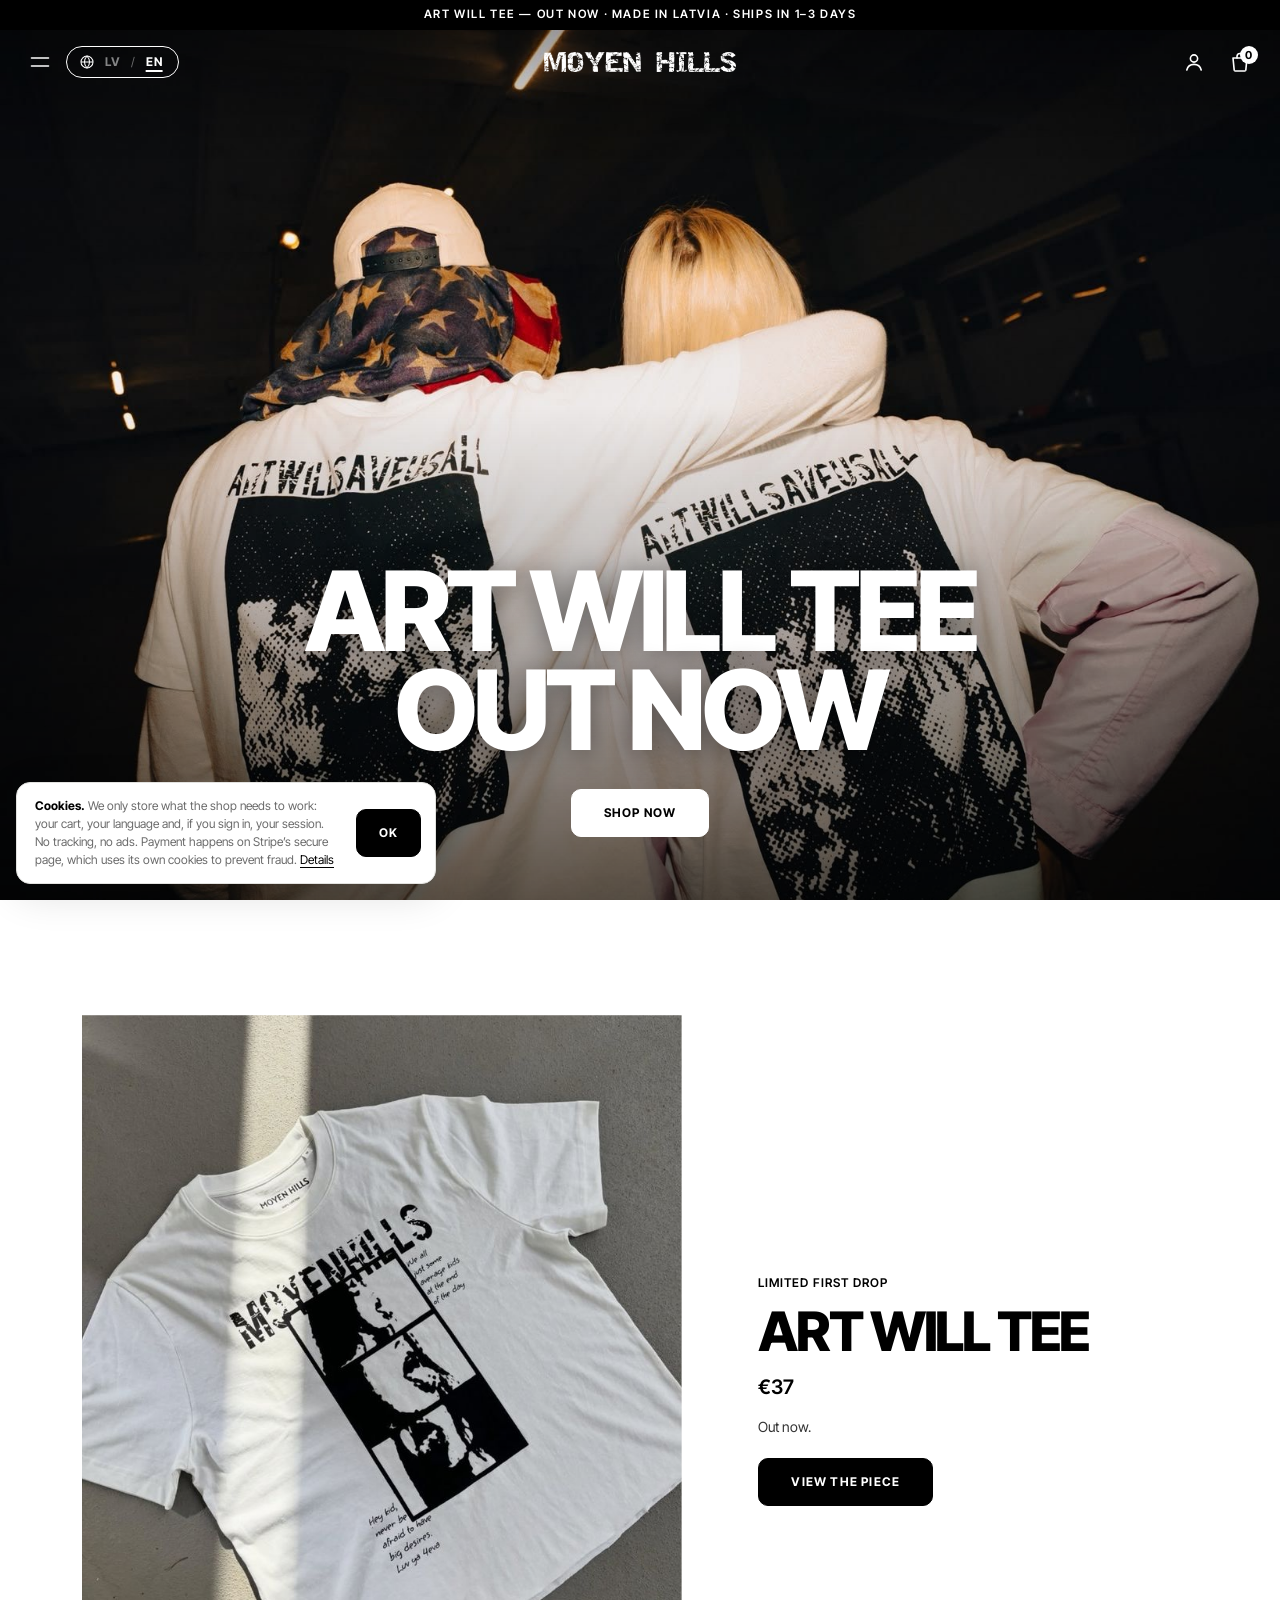
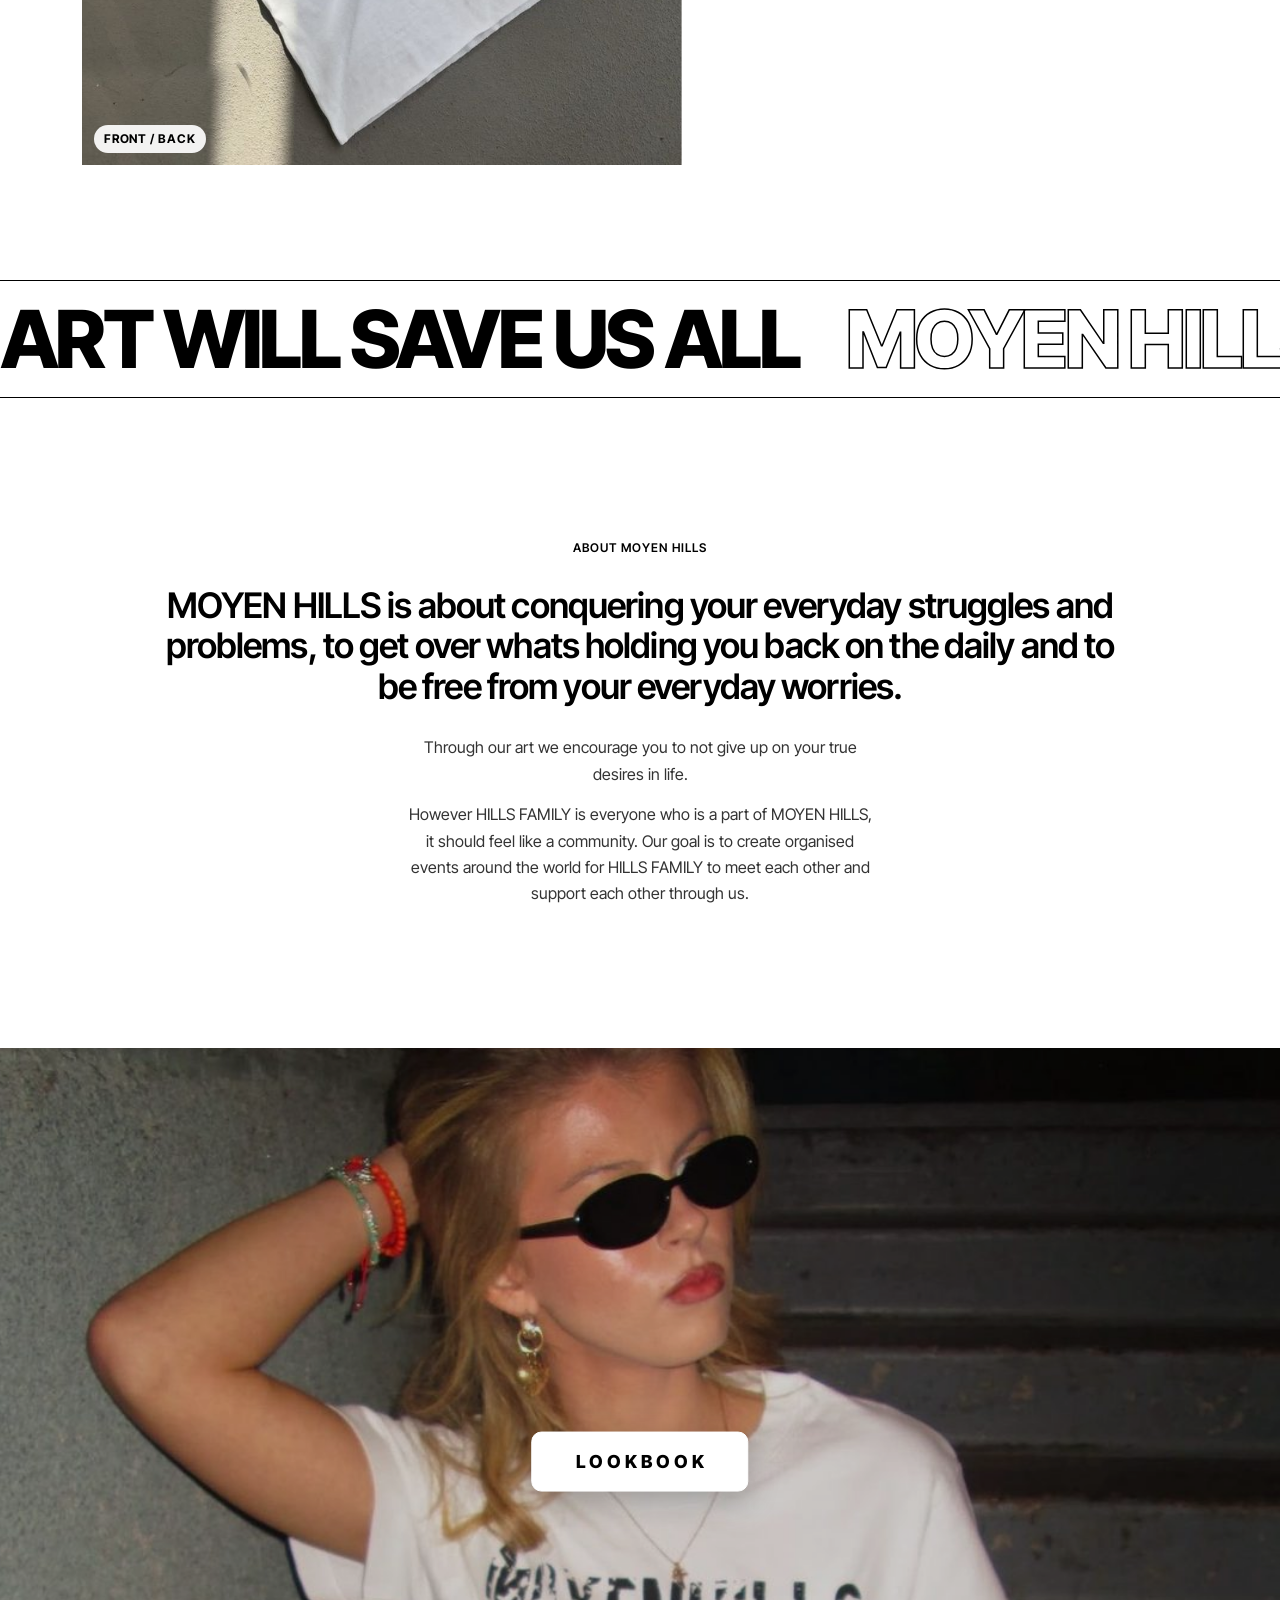
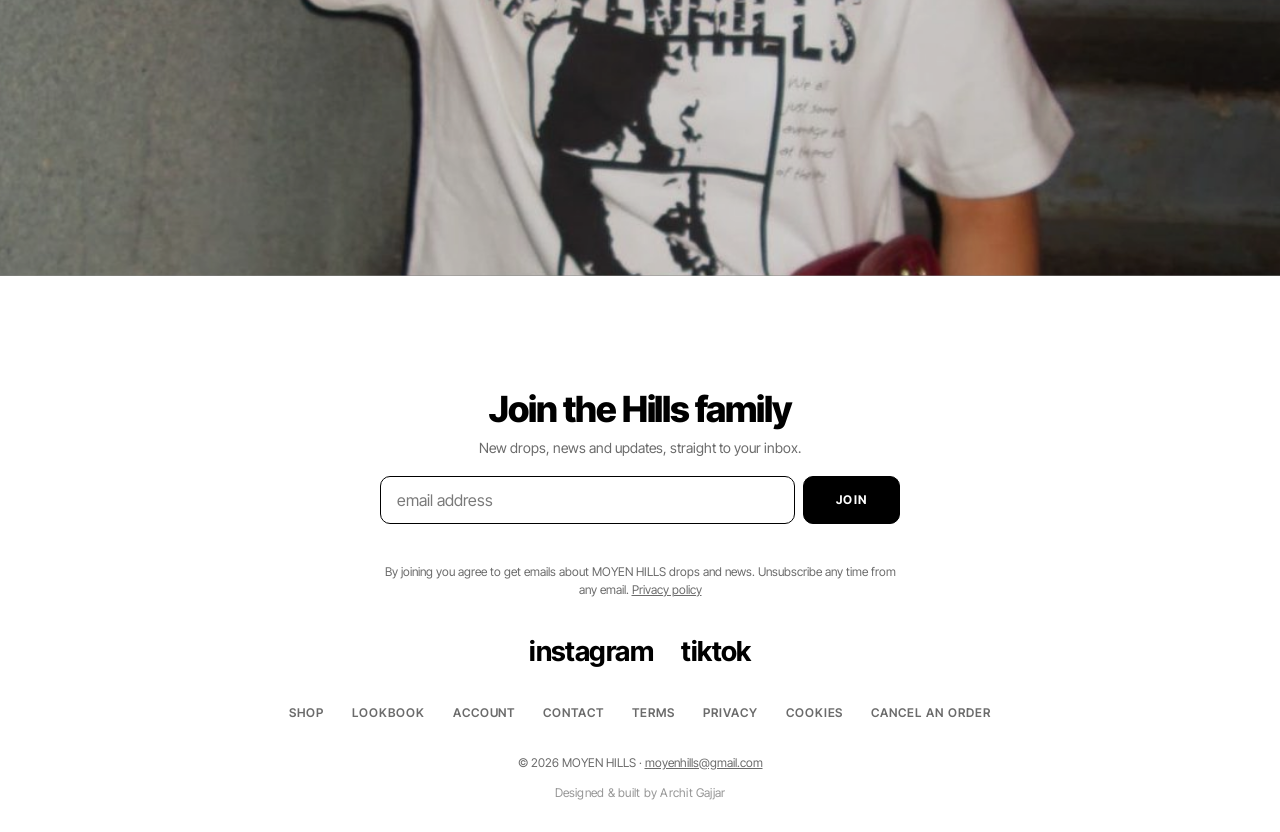
==== commit fe4e6fee: "Home: product intro now reads "Out now." (LV: Jau pieejams.) Co-Authored-By: Claude Opus 5.5 (1M con" ====
--- a/index.html
+++ b/index.html
@@ -75,7 +75,7 @@
         <p class="feature__price" data-price>€37</p>
         <p class="scarcity" data-stock-left hidden><span class="scarcity__dot" aria-hidden="true"></span><span data-stock-text></span></p>
         <p class="soldout" data-soldout-note hidden>SOLD OUT, DONT BE LATE</p>
-        <p class="feature__copy" data-feature-blurb>The Hills family signed up early for this one. Pre-made in small numbers, screen printed on three sides, made in Latvia. When it’s gone, it’s gone.</p>
+        <p class="feature__copy" data-feature-blurb>Out now.</p>
         <a class="btn feature__cta" href="/product">View the piece</a>
       </div>
     </section>
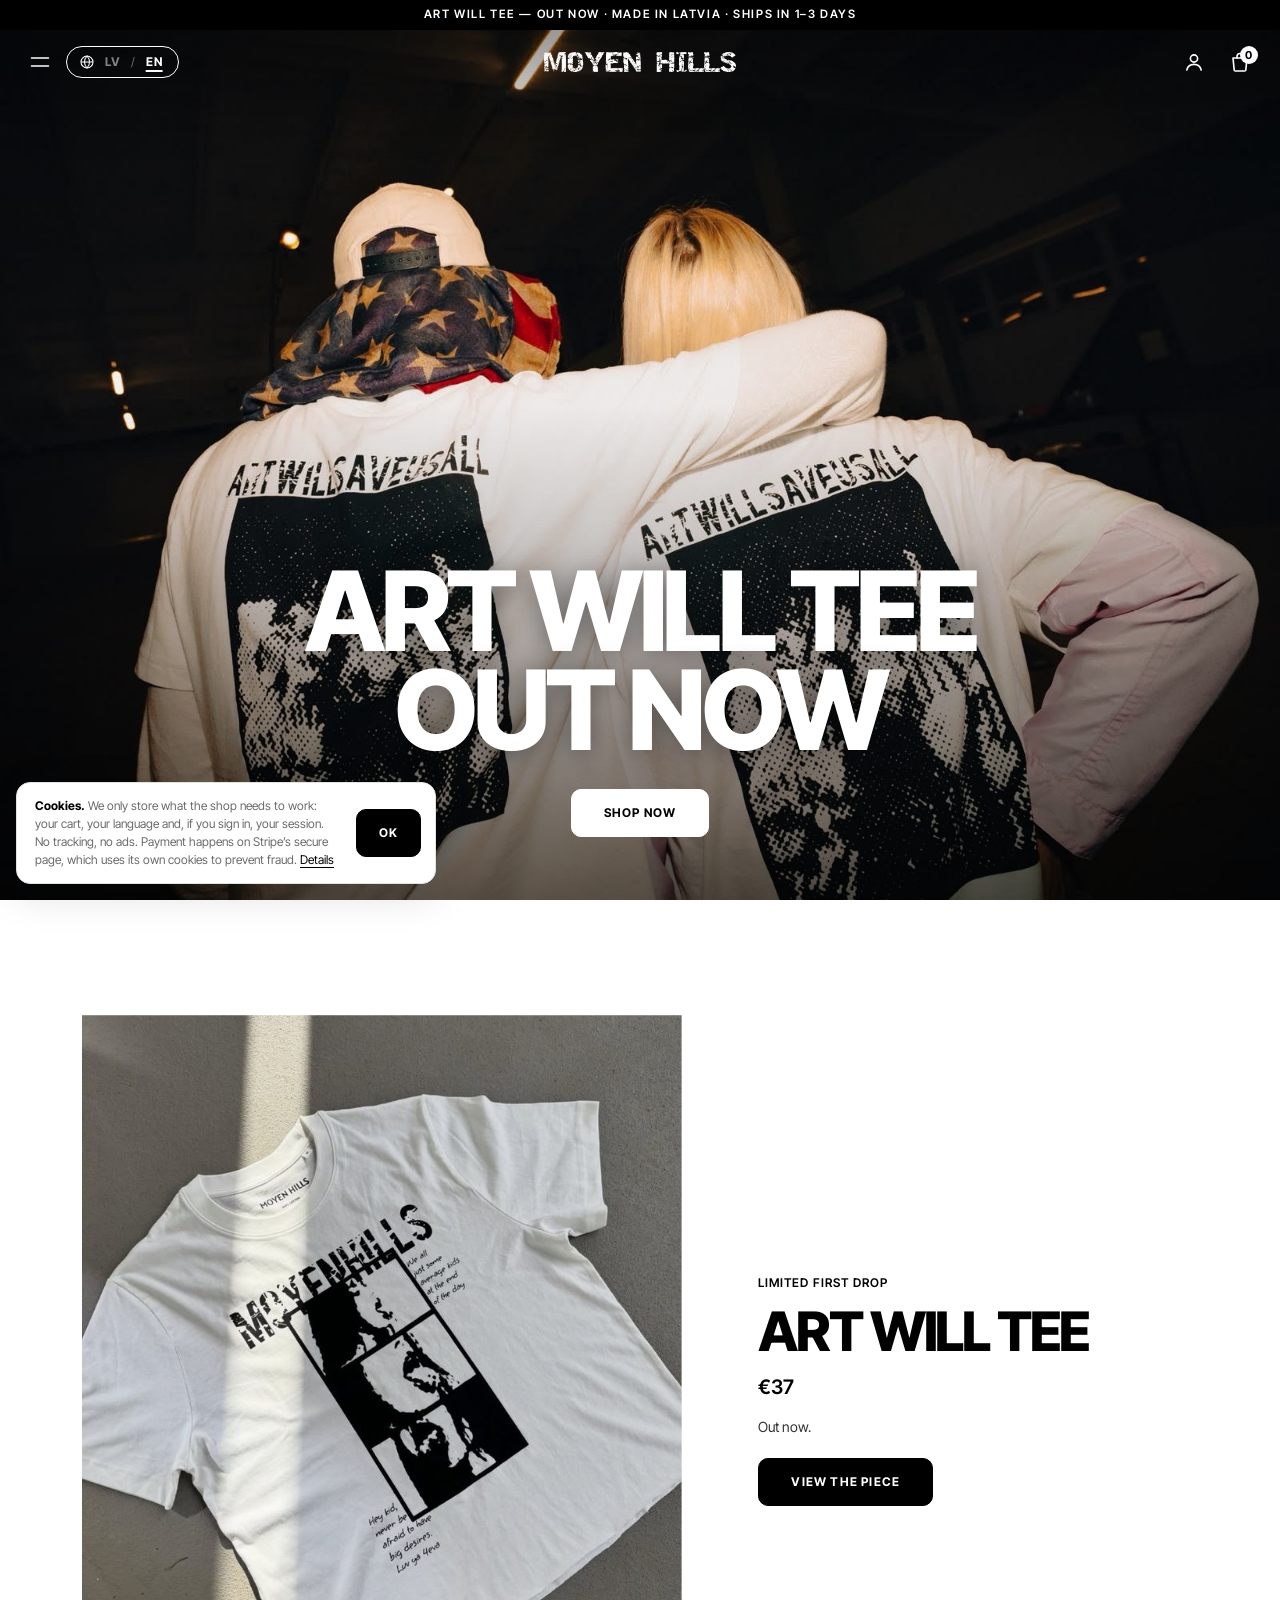
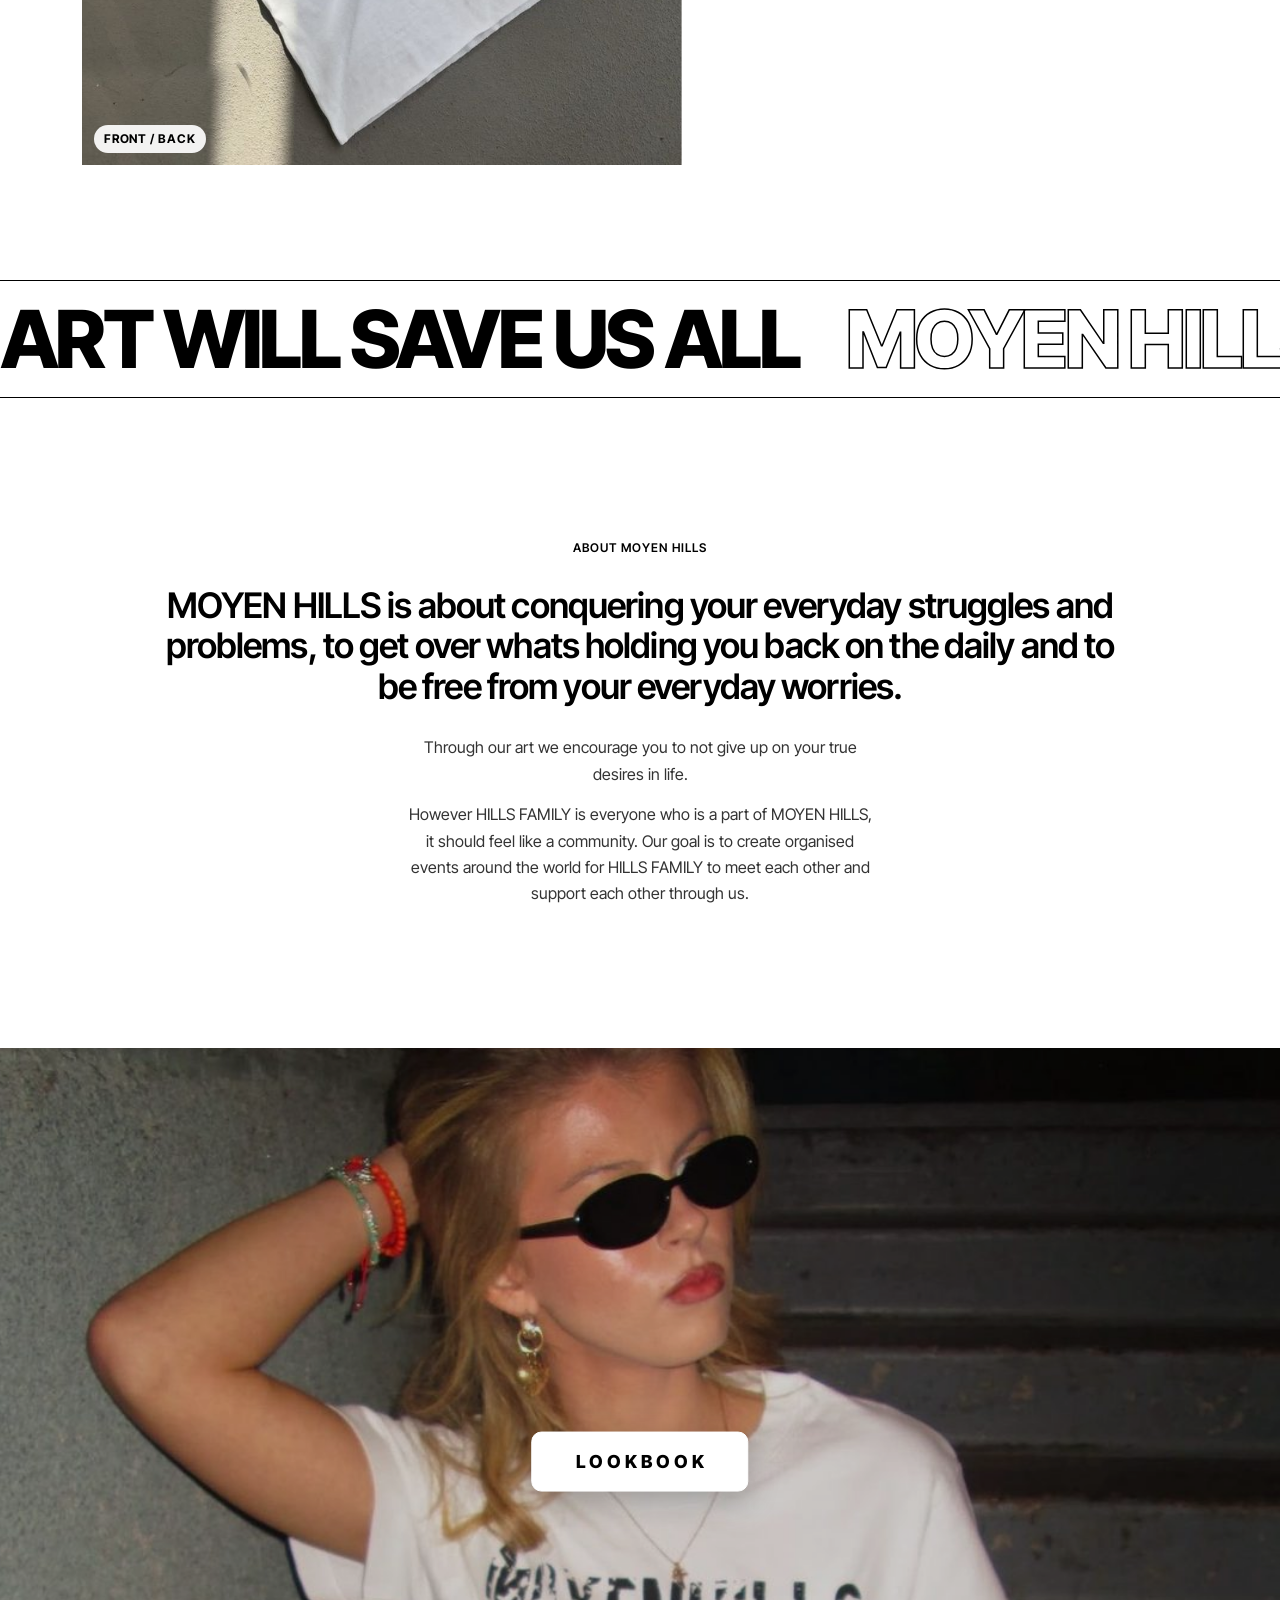
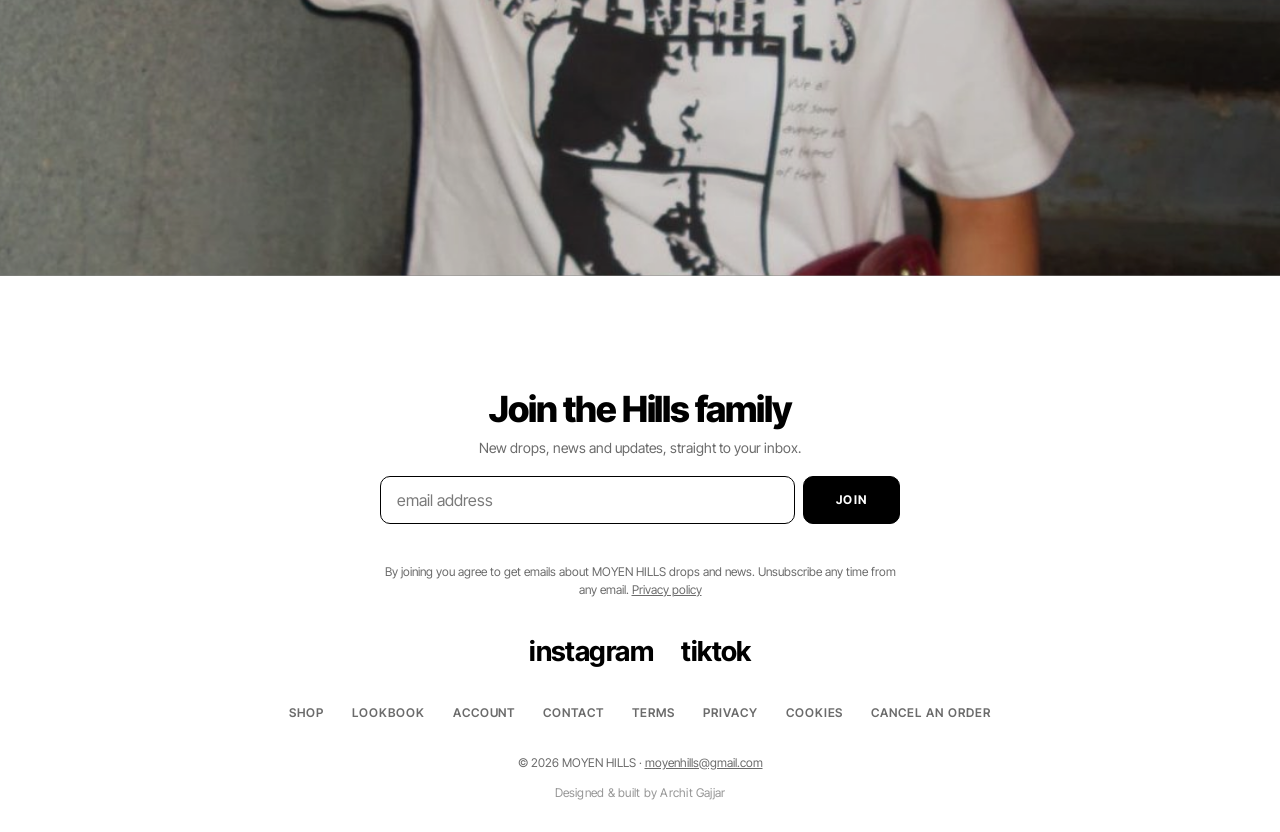
==== commit ccec71ec: "Gift message, "notify me when it's back", reviews with photos; fix Latvian page text - Checkout: opt" ====
--- a/index.html
+++ b/index.html
@@ -11,8 +11,10 @@
   <meta name="description" content="MOYEN HILLS. ART WILL TEE: boxy cut-off t-shirt, 100% cotton, screen printed front, back and neck label. Made in Latvia.">
   <link rel="canonical" href="https://moyenhillsofficial.com/">
   <meta property="og:title" content="MOYEN HILLS — ART WILL TEE">
-  <meta property="og:image" content="images/landing.jpg">
+  <meta property="og:description" content="MOYEN HILLS. ART WILL TEE: boxy cut-off t-shirt, 100% cotton, screen printed front, back and neck label. Made in Latvia.">
+  <meta property="og:image" content="https://moyenhillsofficial.com/images/landing.jpg">
   <link rel="icon" href="images/favicon.png">
+  <script type="application/ld+json">{"@context":"https://schema.org","@graph":[{"@type":"Organization","@id":"https://moyenhillsofficial.com/#org","name":"MOYEN HILLS","url":"https://moyenhillsofficial.com/","logo":"https://moyenhillsofficial.com/images/logo.png","email":"moyenhills@gmail.com","sameAs":["https://www.instagram.com/moyenhills/","https://www.tiktok.com/@moyenhills"]},{"@type":"WebSite","name":"MOYEN HILLS","url":"https://moyenhillsofficial.com/","publisher":{"@id":"https://moyenhillsofficial.com/#org"},"inLanguage":["en","lv"]}]}</script>
   <link rel="preload" href="fonts/inter-tight-latin-800-normal.woff2" as="font" type="font/woff2" crossorigin>
   <link rel="stylesheet" href="site.css">
   <script src="boot.js"></script>
@@ -251,6 +253,7 @@
         </div>
         <label>Country<input name="country" autocomplete="country-name" value="Latvia" required></label>
         <label>Note (optional)<textarea name="note" rows="2"></textarea></label>
+        <label>Gift message (optional)<textarea name="gift_note" rows="2" maxlength="300" placeholder="We print it and put it in the parcel"></textarea></label>
         <input type="text" name="_honey" class="sr" tabindex="-1" autocomplete="off" aria-hidden="true">
         <p class="checkout__account" data-checkout-account hidden>Signed in — this order will be saved to your account.</p>
         <p class="checkout__legal" data-lang="en">Prices are in euro. Delivery cost is added in our confirmation email, before you pay. By sending this order you accept our <a href="/terms">Terms of sale</a>. How we use your details: <a href="/privacy">Privacy policy</a>.</p>
--- a/site.css
+++ b/site.css
@@ -313,6 +313,8 @@
 .size input:checked + span { background: var(--ink); color: var(--bg); border-color: var(--ink); }
 .size input:focus-visible + span { outline: 2px solid var(--ink); outline-offset: 2px; }
 .size input:disabled + span { color: #b5b5b5; text-decoration: line-through; cursor: not-allowed; }
+/* So a tap on a sold-out size reaches the label (it picks that size under “Notify me”) */
+.size input:disabled { pointer-events: none; }
 .buy__msg { min-height: 1.5em; margin-top: 8px; font-size: var(--t-sm); }
 .pdp__note { font-size: var(--t-sm); color: var(--muted); }
 .pdp__details { margin-top: 18px; padding-top: 22px; border-top: 1px solid var(--line); display: grid; gap: 10px; font-size: var(--t-sm); }
@@ -324,6 +326,38 @@
   .gallery__arrow { display: none; }
   .gallery__thumbs { padding: 0 var(--m); }
 }
+
+/* "Notify me when it's back" (sold-out sizes) */
+.notify { display: grid; gap: 10px; padding: 16px; border: 1px solid var(--line); border-radius: var(--radius); text-align: left; }
+.notify__title { font-size: var(--t-sm); font-weight: 700; }
+.notify__row { display: grid; grid-template-columns: auto 1fr auto; gap: 6px; }
+.notify select, .notify input { min-width: 0; min-height: 46px; padding: 0 12px; font: inherit; font-size: 1rem; background: var(--bg); color: var(--ink); border: 1px solid var(--line); border-radius: var(--radius); }
+.notify select:focus, .notify input:focus { border-color: var(--ink); outline: none; }
+.notify__msg { min-height: 1.4em; font-size: var(--t-sm); }
+.notify__msg.is-error { color: #b3261e; }
+.notify__msg:empty { display: none; }
+.notify__small { font-size: var(--t-xs); color: var(--muted); }
+@media (max-width: 480px) {
+  .notify__row { grid-template-columns: auto 1fr; }
+  .notify__row .btn { grid-column: 1 / -1; }
+}
+
+/* Reviews and buyers' photos on the product page */
+.stars { color: var(--ink); letter-spacing: .08em; white-space: nowrap; }
+.stars__off { color: #d0d0cc; }
+.reviews { width: min(880px, 100%); display: grid; gap: 20px; text-align: left; }
+.reviews__head { display: flex; flex-wrap: wrap; align-items: baseline; justify-content: space-between; gap: 8px 16px; padding-bottom: 12px; border-bottom: 1px solid var(--ink); }
+.reviews__title { font-size: clamp(1.25rem, 1rem + .8vw, 1.75rem); font-weight: 800; letter-spacing: -0.02em; }
+.reviews__avg { font-size: var(--t-sm); display: flex; gap: 8px; align-items: center; }
+.reviews__list { display: grid; grid-template-columns: repeat(auto-fill, minmax(240px, 1fr)); gap: 12px; }
+.review { border: 1px solid var(--line); border-radius: var(--radius); overflow: hidden; display: grid; align-content: start; }
+.review__photo img { width: 100%; aspect-ratio: 4 / 5; object-fit: cover; background: var(--tint); }
+.review__text { padding: 14px 16px 16px; display: grid; gap: 8px; font-size: var(--t-sm); }
+.review__text p { white-space: pre-line; }
+.review__by { color: var(--muted); font-size: var(--t-xs); }
+.reviews__cta { font-size: var(--t-sm); color: var(--muted); }
+.reviews__cta a { color: var(--ink); text-decoration: underline; text-underline-offset: 3px; }
+@media (max-width: 720px) { .reviews { padding: 0 var(--m); } }
 
 /* ---------- Account ---------- */
 .btn--line { background: var(--bg); color: var(--ink); border-color: var(--line); }
@@ -368,7 +402,30 @@
 .order__status--delivered { background: #e3f3e6; color: #1d6b2f; }
 .order__track { display: flex; flex-wrap: wrap; justify-content: space-between; gap: 6px 12px; margin: 0; padding-top: 10px; border-top: 1px solid var(--line); font-size: var(--t-sm); }
 .order__track a { color: inherit; font-weight: 700; }
+.order__live { font-weight: 700; }
+.order__scan { flex-basis: 100%; color: var(--muted); font-size: var(--t-xs); }
 .checkout__account { font-size: var(--t-sm); color: var(--muted); }
+.order__review { display: flex; flex-wrap: wrap; justify-content: space-between; gap: 6px 12px; padding-top: 10px; border-top: 1px solid var(--line); }
+.order__review .acct__link { justify-self: auto; font-weight: 700; color: var(--ink); }
+.acct__form textarea { width: 100%; font: inherit; font-size: 1rem; padding: 12px; background: var(--bg); color: var(--ink); border: 1px solid var(--line); border-radius: var(--radius); resize: vertical; }
+.acct__form textarea:focus { border-color: var(--ink); outline: none; }
+.acct__form input[type="file"] { min-height: 0; padding: 10px; font-size: var(--t-sm); }
+
+/* Write a review */
+.rvd { width: min(480px, calc(100% - 32px)); max-height: calc(100svh - 32px); padding: 0; border: 0; border-radius: var(--radius); background: var(--bg); color: var(--ink); }
+.rvd::backdrop { background: rgba(0, 0, 0, .45); }
+.rvd__form { padding: 20px; }
+.rvd__head { display: flex; justify-content: space-between; align-items: center; gap: 12px; }
+.rvd__title { font-size: 1.125rem; font-weight: 800; letter-spacing: -0.01em; }
+.rvd__close { width: 44px; height: 44px; margin: -10px -10px -10px 0; border: 0; background: none; color: inherit; font-size: 1.5rem; line-height: 1; }
+.rvd__stars { display: flex; gap: 4px; margin: 0; padding: 0; border: 0; }
+.rvd__stars legend { margin-bottom: 4px; padding: 0; font-size: var(--t-xs); font-weight: 600; letter-spacing: .04em; }
+.rvd__stars label { position: relative; display: block; cursor: pointer; font-size: 2rem; line-height: 1; color: #d0d0cc; }
+.rvd__stars label.is-on { color: var(--ink); }
+.rvd__stars input { position: absolute; inset: 0; opacity: 0; margin: 0; cursor: pointer; }
+.rvd__stars label:has(input:focus-visible) { outline: 2px solid var(--ink); outline-offset: 2px; border-radius: 4px; }
+.rvd__sr { position: absolute; width: 1px; height: 1px; overflow: hidden; clip: rect(0 0 0 0); white-space: nowrap; }
+.rvd__preview { width: 120px; aspect-ratio: 4 / 5; object-fit: cover; border-radius: 8px; background: var(--tint); }
 @media (max-width: 720px) {
   .acct__cols { grid-template-columns: 1fr; }
 }
@@ -624,3 +681,22 @@
 .menu__foot .langs { margin-left: auto; font-size: var(--t-sm); color: var(--ink); }
 .menu__foot .langs a { height: auto; }
 .bar__left .bar__menu { margin-left: 0; }
+
+/* Phones: the header fits, links are easy to tap, form fields don't zoom, the cookie note stays small */
+@media (pointer: coarse) {
+  input, select, textarea { font-size: max(16px, 1em); }
+}
+@media (max-width: 480px) {
+  .annc { font-size: 12px; letter-spacing: .12em; }
+  .bar .langs { margin-left: 0; padding: 0 9px; }
+  .bar .langs__globe { display: none; }
+  .bar .langs a { min-width: 28px; }
+  .bar__logo { padding: 12px 0; box-sizing: content-box; }
+  .foot { gap: 24px; }
+  .foot__links a { display: inline-block; padding: 10px 4px; }
+  .foot__nav { gap: 0 20px; }
+  .foot__nav a { display: inline-block; padding: 13px 0; background-origin: content-box; background-clip: content-box; }
+  .foot__legal a, .acct__link { display: inline-block; padding: 10px 0; margin: -10px 0; }
+  .cookie { left: 8px; right: 8px; bottom: 8px; width: auto; gap: 12px; padding: 10px 10px 10px 14px; }
+  .cookie__more { display: none; }
+}
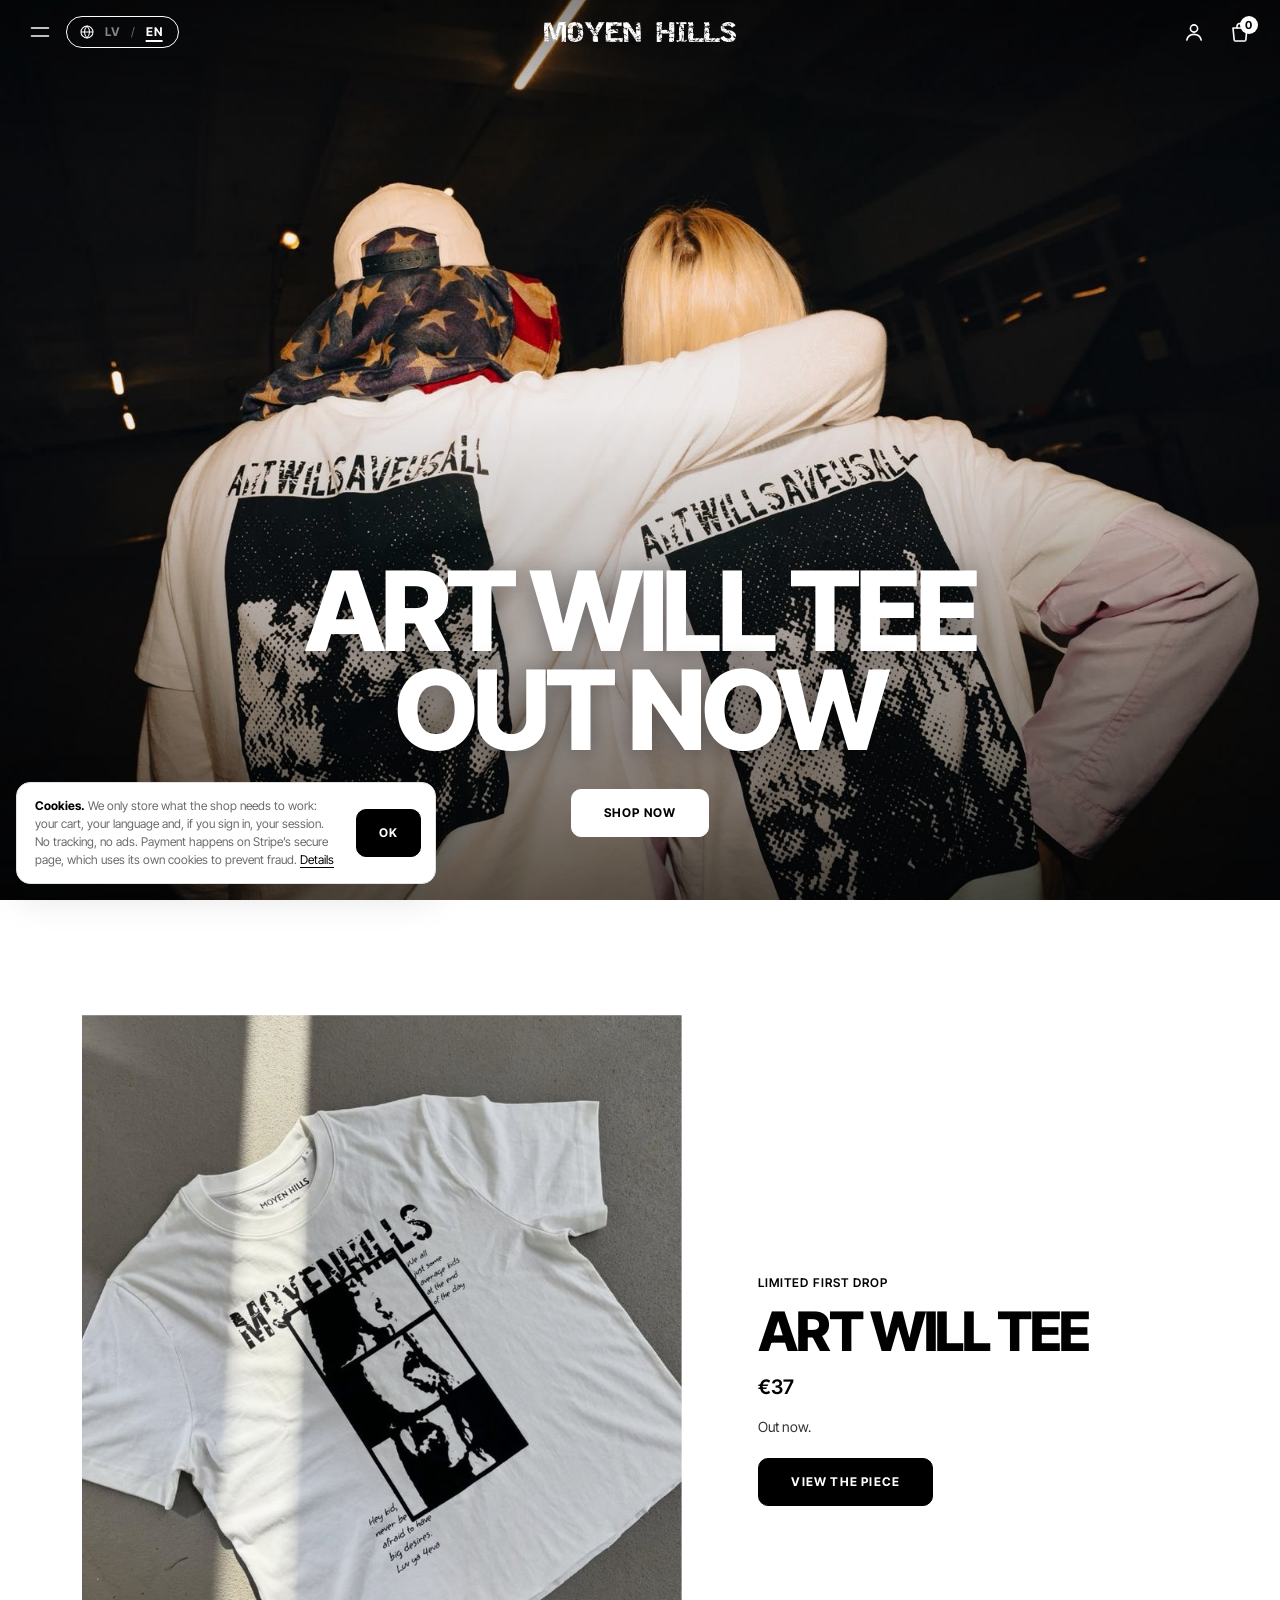
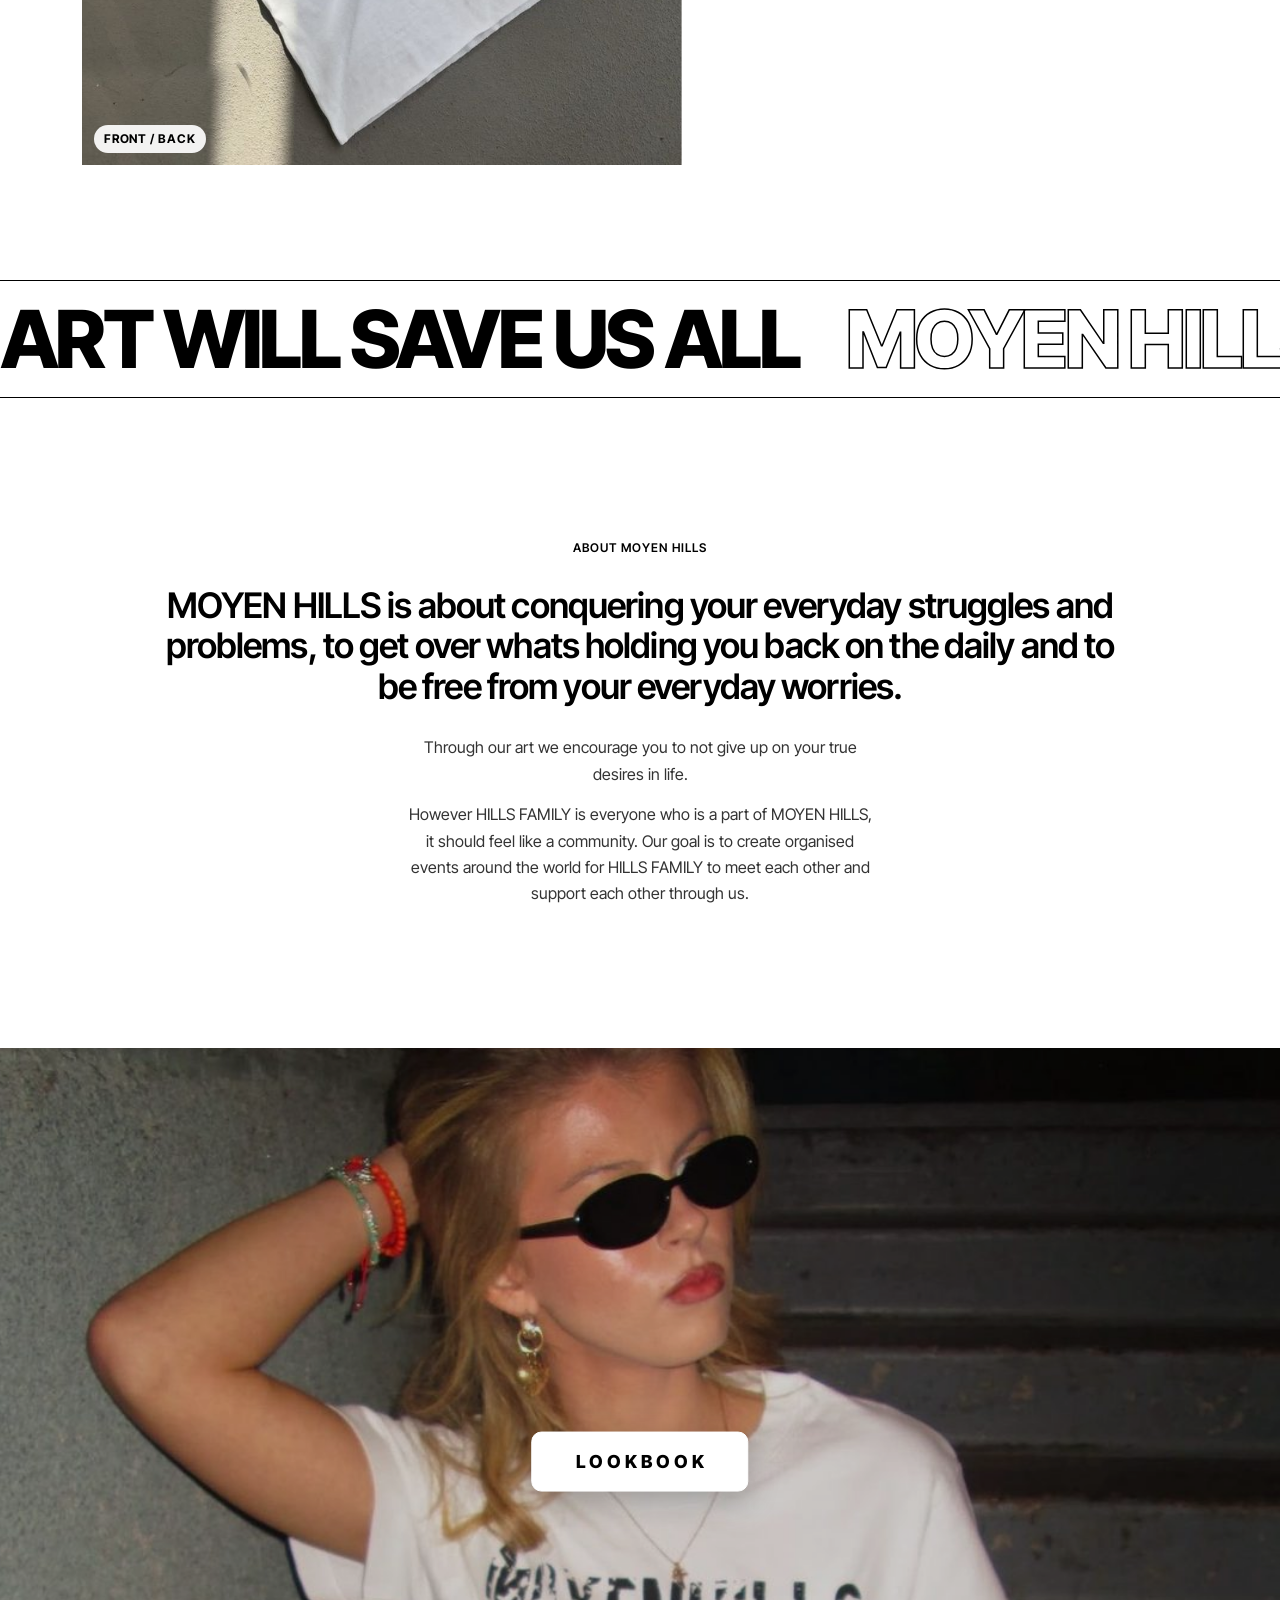
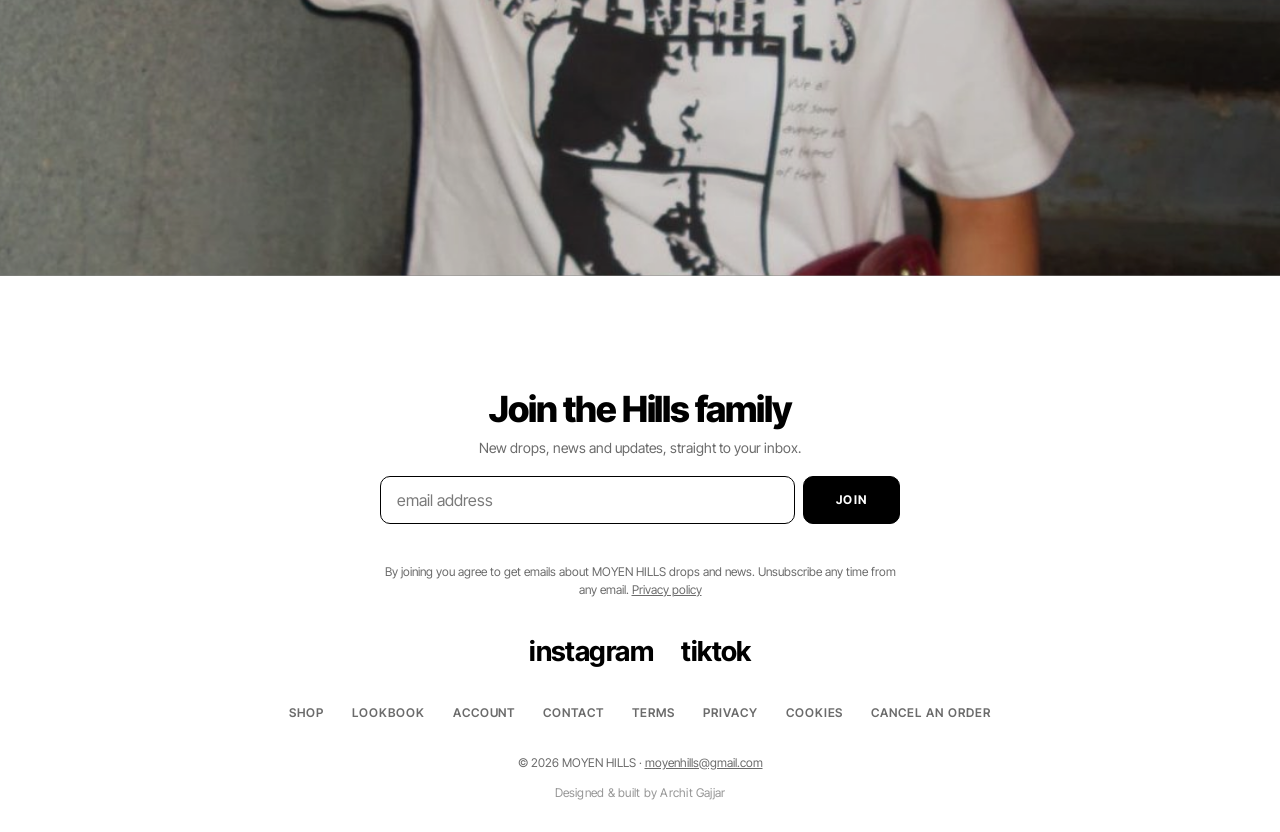
==== commit 8d3f5fa4: "Remove the announcement bar at the top of every page Co-Authored-By: Claude Opus 5.5 (1M context) <n" ====
--- a/index.html
+++ b/index.html
@@ -31,7 +31,6 @@
     </div>
   </div>
   <header class="bar bar--over" data-bar>
-    <p class="annc"><span>ART WILL TEE — OUT NOW</span><span class="annc__more">&nbsp;· Made in Latvia · Ships in 1–3 days</span></p>
     <div class="bar__row">
     <div class="bar__left">
       <button class="bar__icon bar__menu" type="button" data-open-menu aria-haspopup="dialog" aria-label="Open menu">
--- a/site.css
+++ b/site.css
@@ -18,7 +18,7 @@
   --tint: #f2f2f0;
   --line: #e2e2df;
   --radius: 10px;
-  --annc-h: 30px;
+  --annc-h: 0px;
   --head-h: calc(var(--bar-h) + var(--annc-h));
   --font: "Inter Tight", "Helvetica Neue", Arial, sans-serif;
   --t-xs: 0.75rem;
@@ -59,7 +59,6 @@
 html { scroll-padding-top: var(--head-h); }
 .label { font-size: var(--t-xs); font-weight: 600; letter-spacing: .08em; text-transform: uppercase; text-decoration: none; }
 .bar { position: fixed; inset: 0 0 auto 0; z-index: 10; color: var(--ink); transition: transform .5s cubic-bezier(.16, 1, .3, 1); }
-.annc { height: var(--annc-h); display: flex; align-items: center; justify-content: center; padding: 0 var(--m); background: var(--ink); color: var(--bg); font-size: 11.5px; font-weight: 600; letter-spacing: .14em; text-transform: uppercase; white-space: nowrap; overflow: hidden; }
 .bar__row { height: var(--bar-h); display: grid; grid-template-columns: 1fr auto 1fr; align-items: center; padding: 0 var(--m); background: var(--bg); box-shadow: inset 0 -1px 0 var(--line); transition: background-color .35s, color .35s, box-shadow .35s; }
 .bar__menu { justify-self: start; margin-left: -10px; background: none; border: 0; padding: 0; cursor: pointer; }
 .bar__logo { display: block; width: clamp(128px, 11vw, 168px); background: none; border: 0; padding: 0; transition: width .45s cubic-bezier(.16, 1, .3, 1); }
@@ -102,7 +101,6 @@
 .js .menu[open] .menu__links a:nth-child(3) { animation-delay: .1s; }
 .js .menu[open] .menu__links a:nth-child(4) { animation-delay: .15s; }
 @media (max-width: 720px) {
-  .annc__more { display: none; }
   .menu__body { grid-template-columns: 1fr; align-content: start; }
   .menu__tee { width: 100%; grid-template-columns: 96px 1fr; align-items: center; }
   .menu__tee > span { flex-direction: column; gap: 4px; }
@@ -687,7 +685,6 @@
   input, select, textarea { font-size: max(16px, 1em); }
 }
 @media (max-width: 480px) {
-  .annc { font-size: 12px; letter-spacing: .12em; }
   .bar .langs { margin-left: 0; padding: 0 9px; }
   .bar .langs__globe { display: none; }
   .bar .langs a { min-width: 28px; }
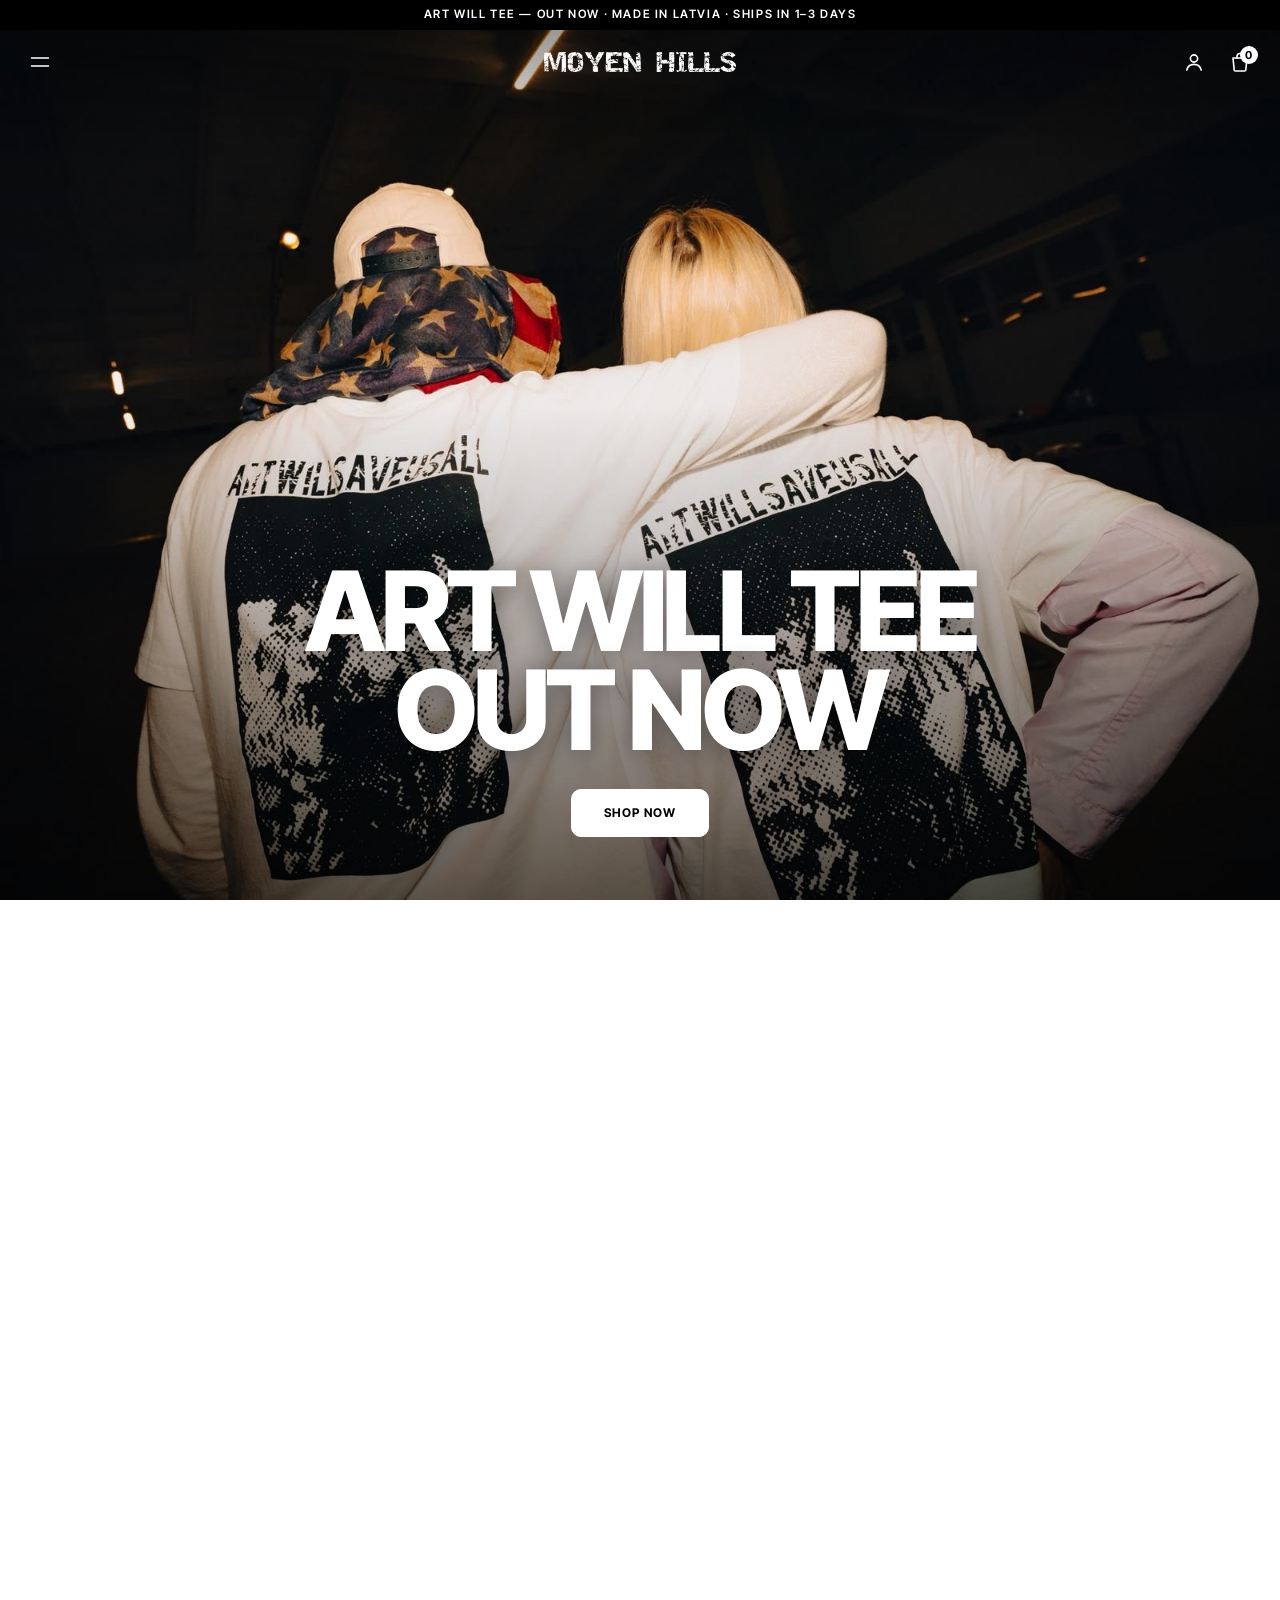
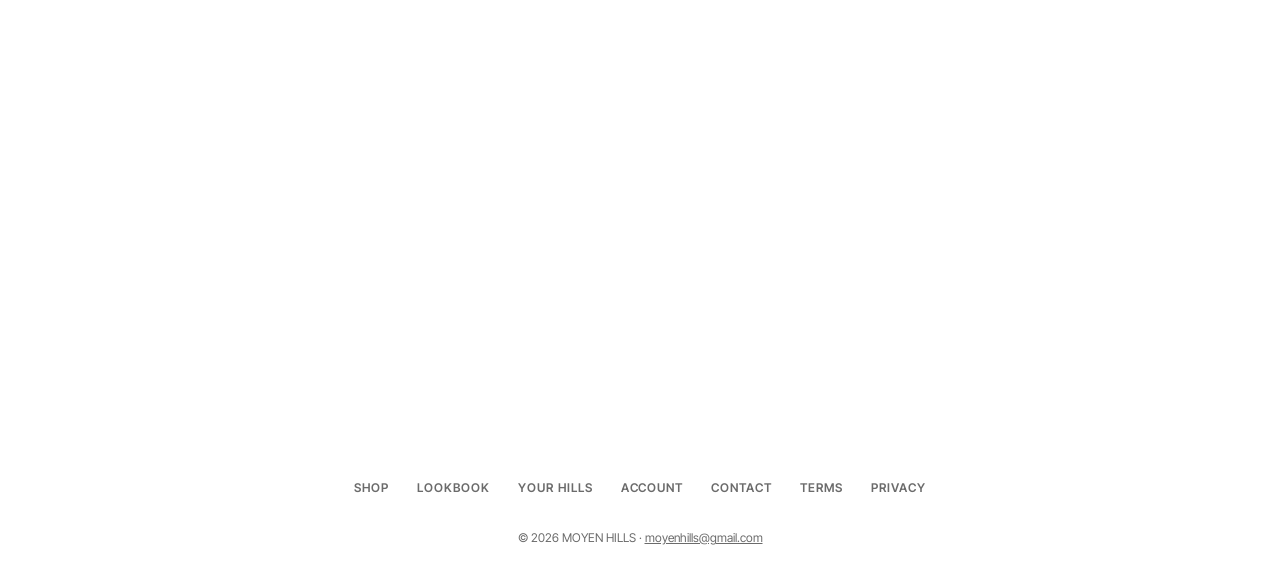
==== commit 5b3152af: "Add Your Hills: a generative halftone wallpaper made from your name Type a name and get your own MOY" ====
--- a/index.html
+++ b/index.html
@@ -1,23 +1,17 @@
 <!doctype html>
-<!-- Designed & built by Archit Gajjar -->
-<html lang="en" translate="no">
+<html lang="en">
 <head>
   <meta charset="utf-8">
-  <meta name="google" content="notranslate">
   <meta name="viewport" content="width=device-width, initial-scale=1">
-  <meta name="designer" content="Archit Gajjar">
   <meta name="theme-color" content="#ffffff">
   <title>MOYEN HILLS — ART WILL TEE, made in Latvia</title>
   <meta name="description" content="MOYEN HILLS. ART WILL TEE: boxy cut-off t-shirt, 100% cotton, screen printed front, back and neck label. Made in Latvia.">
-  <link rel="canonical" href="https://moyenhillsofficial.com/">
   <meta property="og:title" content="MOYEN HILLS — ART WILL TEE">
-  <meta property="og:description" content="MOYEN HILLS. ART WILL TEE: boxy cut-off t-shirt, 100% cotton, screen printed front, back and neck label. Made in Latvia.">
-  <meta property="og:image" content="https://moyenhillsofficial.com/images/landing.jpg">
+  <meta property="og:image" content="images/landing.jpg">
   <link rel="icon" href="images/favicon.png">
-  <script type="application/ld+json">{"@context":"https://schema.org","@graph":[{"@type":"Organization","@id":"https://moyenhillsofficial.com/#org","name":"MOYEN HILLS","url":"https://moyenhillsofficial.com/","logo":"https://moyenhillsofficial.com/images/logo.png","email":"moyenhills@gmail.com","sameAs":["https://www.instagram.com/moyenhills/","https://www.tiktok.com/@moyenhills"]},{"@type":"WebSite","name":"MOYEN HILLS","url":"https://moyenhillsofficial.com/","publisher":{"@id":"https://moyenhillsofficial.com/#org"},"inLanguage":["en","lv"]}]}</script>
   <link rel="preload" href="fonts/inter-tight-latin-800-normal.woff2" as="font" type="font/woff2" crossorigin>
   <link rel="stylesheet" href="site.css">
-  <script src="boot.js"></script>
+  <script>document.documentElement.classList.add('js');try{if(sessionStorage.getItem('mh-intro'))document.documentElement.classList.add('seen-intro');else sessionStorage.setItem('mh-intro','1')}catch(e){}</script>
 </head>
 <body>
   <div class="loader" aria-hidden="true">
@@ -31,18 +25,16 @@
     </div>
   </div>
   <header class="bar bar--over" data-bar>
+    <p class="annc"><span>ART WILL TEE — OUT NOW</span><span class="annc__more">&nbsp;· Made in Latvia · Ships in 1–3 days</span></p>
     <div class="bar__row">
-    <div class="bar__left">
-      <button class="bar__icon bar__menu" type="button" data-open-menu aria-haspopup="dialog" aria-label="Open menu">
-        <svg viewBox="0 0 24 24" width="24" height="24" aria-hidden="true" focusable="false"><path d="M3.5 8h17M3.5 16h17" fill="none" stroke="currentColor" stroke-width="1.6" stroke-linecap="round"/></svg>
-      </button>
-      <div class="langs" role="group" aria-label="Language"><svg class="langs__globe" viewBox="0 0 24 24" width="16" height="16" aria-hidden="true" focusable="false"><circle cx="12" cy="12" r="9" fill="none" stroke="currentColor" stroke-width="1.6"/><path d="M3 12h18M12 3c2.5 2.6 3.8 5.6 3.8 9s-1.3 6.4-3.8 9c-2.5-2.6-3.8-5.6-3.8-9S9.5 5.6 12 3Z" fill="none" stroke="currentColor" stroke-width="1.6" stroke-linejoin="round"/></svg><a href="?lang=lv" lang="lv" hreflang="lv" aria-label="Latviešu" data-set-lang="lv">LV</a><span class="langs__sep" aria-hidden="true">/</span><a href="?lang=en" lang="en" hreflang="en" aria-label="English" data-set-lang="en">EN</a></div>
-    </div>
+    <button class="bar__icon bar__menu" type="button" data-open-menu aria-haspopup="dialog" aria-label="Open menu">
+      <svg viewBox="0 0 24 24" width="24" height="24" aria-hidden="true" focusable="false"><path d="M3.5 8h17M3.5 16h17" fill="none" stroke="currentColor" stroke-width="1.6" stroke-linecap="round"/></svg>
+    </button>
     <button class="bar__logo" type="button" data-top aria-label="MOYEN HILLS, back to top">
       <img src="images/logo.png" width="2400" height="262" alt="MOYEN HILLS">
     </button>
     <div class="bar__icons">
-      <a class="bar__icon" href="/account" data-account-link aria-label="Sign in or create an account">
+      <a class="bar__icon" href="account.html" data-account-link aria-label="Sign in or create an account">
         <svg viewBox="0 0 24 24" width="24" height="24" aria-hidden="true" focusable="false"><circle cx="12" cy="8.5" r="3.6" fill="none" stroke="currentColor" stroke-width="1.6"/><path d="M4.8 20c.9-3.6 3.8-5.6 7.2-5.6s6.3 2 7.2 5.6" fill="none" stroke="currentColor" stroke-width="1.6" stroke-linecap="round"/></svg>
       </a>
       <button class="bar__cart" type="button" data-open-cart aria-haspopup="dialog" aria-label="Open cart">
@@ -59,48 +51,40 @@
       <img src="images/landing.jpg" srcset="images/landing-480.jpg 480w, images/landing-800.jpg 800w, images/landing.jpg 1600w" sizes="100vw" width="1600" height="1280" alt="Two people from behind at night wearing the ART WILL TEE, ART WILL SAVE US ALL printed on the back" fetchpriority="high">
       <div class="landing__copy">
         <h1 class="landing__title"><span>ART WILL TEE</span> <span>OUT NOW</span></h1>
-        <a class="btn landing__cta" href="/shop">Shop now</a>
+        <a class="btn landing__cta" href="product.html">Shop now</a>
       </div>
     </section>
 
     <!-- The tee -->
-    <section class="feature" id="shop" aria-labelledby="feature-name" data-feature>
-      <a class="feature__media" href="/product" aria-label="ART WILL TEE, all photos and details" data-product-media data-reveal>
+    <section class="feature" id="shop" aria-labelledby="feature-name">
+      <a class="feature__media" href="product.html" aria-label="ART WILL TEE, all photos and details" data-product-media data-reveal>
         <img class="feature__img" src="images/flat-front.jpg" srcset="images/flat-front-480.jpg 480w, images/flat-front-800.jpg 800w, images/flat-front.jpg 1002w" sizes="(max-width: 720px) 100vw, 50vw" width="1002" height="1201" alt="ART WILL TEE, front, laid flat" loading="lazy">
         <img class="feature__img feature__img--alt" src="images/flat-back.jpg" srcset="images/flat-back-480.jpg 480w, images/flat-back-800.jpg 800w, images/flat-back.jpg 1002w" sizes="(max-width: 720px) 100vw, 50vw" width="1002" height="1054" alt="" loading="lazy">
         <span class="feature__hint">Front / back</span>
       </a>
       <div class="feature__info" data-reveal>
-        <p class="label" data-feature-label>Limited first drop</p>
+        <p class="label">Limited first drop</p>
         <h2 class="feature__name" id="feature-name" data-product-name>ART WILL TEE</h2>
-        <p class="feature__price" data-price>€37</p>
+        <p class="feature__price" data-price>€35</p>
         <p class="scarcity" data-stock-left hidden><span class="scarcity__dot" aria-hidden="true"></span><span data-stock-text></span></p>
         <p class="soldout" data-soldout-note hidden>SOLD OUT, DONT BE LATE</p>
-        <p class="feature__copy" data-feature-blurb>Out now.</p>
-        <a class="btn feature__cta" href="/product">View the piece</a>
+        <p class="feature__copy">The Hills family signed up early for this one. Pre-made in small numbers, screen printed on three sides, made in Latvia. When it’s gone, it’s gone.</p>
+        <a class="btn feature__cta" href="product.html">View the tee</a>
       </div>
     </section>
-
-    <!-- Ticker (decorative; the slogan from the back print) -->
-    <div class="ticker" aria-hidden="true" translate="no">
-      <div class="ticker__track">
-        <span>Art will save us all</span><span>Moyen Hills</span><span>Art will save us all</span><span>Moyen Hills</span>
-        <span>Art will save us all</span><span>Moyen Hills</span><span>Art will save us all</span><span>Moyen Hills</span>
-      </div>
-    </div>
 
     <!-- Brand -->
     <section class="brand" aria-labelledby="brand-title">
       <h2 class="label" id="brand-title" data-reveal>About MOYEN HILLS</h2>
-      <p class="brand__statement" data-reveal>MOYEN HILLS is about conquering your everyday struggles and problems, to get over whats holding you back on the daily and to be free from your everyday worries.</p>
+      <p class="brand__statement" data-reveal>MOYEN HILLS is about rising above your everyday struggles, getting past whatever holds you back, and living free of the worries that weigh you down.</p>
       <div class="brand__body" data-reveal>
-        <p>Through our art we encourage you to not give up on your true desires in life.</p>
-        <p>However HILLS FAMILY is everyone who is a part of MOYEN HILLS, it should feel like a community. Our goal is to create organised events around the world for HILLS FAMILY to meet each other and support each other through us.</p>
+        <p>Through our art, we encourage you never to give up on what you truly want from life. Keep climbing. The view from the top is worth it.</p>
+        <p>The Hills family is everyone who is part of MOYEN HILLS: a community that lifts each other up. Our goal is to bring the Hills family together at events around the world, to meet, share and support one another.</p>
       </div>
     </section>
 
     <!-- Lookbook link -->
-    <a class="lookcta" href="/lookbook" aria-label="Open the lookbook" data-reveal>
+    <a class="lookcta" href="lookbook.html" aria-label="Open the lookbook" data-reveal>
       <img src="images/tee-front.jpg" srcset="images/tee-front-480.jpg 480w, images/tee-front-800.jpg 800w, images/tee-front.jpg 1200w" sizes="100vw" width="1200" height="1600" alt="Model on concrete stairs wearing the ART WILL TEE" loading="lazy">
       <span class="lookcta__btn">LOOKBOOK</span>
     </a>
@@ -117,24 +101,22 @@
         <button class="btn" type="submit">JOIN</button>
       </div>
       <p class="sub__msg" data-sub-msg role="status" aria-live="polite"></p>
-      <p class="sub__consent">By joining you agree to get emails about MOYEN HILLS drops and news. Unsubscribe any time from any email. <a href="/privacy">Privacy policy</a></p>
+      <p class="sub__consent">By joining you agree to get emails from MOYEN HILLS. Unsubscribe any time. <a href="privacy.html">Privacy policy</a></p>
     </form>
     <ul class="foot__links" data-reveal>
       <li><a href="https://www.instagram.com/moyenhills/" target="_blank" rel="noopener">instagram</a></li>
       <li><a href="https://www.tiktok.com/@moyenhills" target="_blank" rel="noopener">tiktok</a></li>
     </ul>
     <nav class="foot__nav" aria-label="Site">
-      <a href="/shop">Shop</a>
-      <a href="/lookbook">Lookbook</a>
-      <a href="/account">Account</a>
+      <a href="product.html">Shop</a>
+      <a href="lookbook.html">Lookbook</a>
+      <a href="hills.html">Your Hills</a>
+      <a href="account.html">Account</a>
       <a href="mailto:moyenhills@gmail.com">Contact</a>
-      <a href="/terms">Terms</a>
-      <a href="/privacy">Privacy</a>
-      <a href="/privacy#device">Cookies</a>
-      <a href="/withdraw">Cancel an order</a>
+      <a href="terms.html">Terms</a>
+      <a href="privacy.html">Privacy</a>
     </nav>
     <p class="foot__legal">© <span data-year>2026</span> MOYEN HILLS · <a href="mailto:moyenhills@gmail.com">moyenhills@gmail.com</a></p>
-    <p class="foot__credit">Designed &amp; built by Archit Gajjar</p>
   </footer>
 
 
@@ -149,21 +131,21 @@
     </div>
     <div class="menu__body">
       <nav class="menu__links" aria-label="Site">
-        <a href="/">Home</a>
-        <a href="/shop">Shop</a>
-        <a href="/lookbook">Lookbook</a>
-        <a href="/account">Account</a>
+        <a href="index.html">Home</a>
+        <a href="product.html">Shop</a>
+        <a href="lookbook.html">Lookbook</a>
+        <a href="hills.html">Your Hills</a>
+        <a href="account.html">Account</a>
       </nav>
-      <a class="menu__tee" href="/product">
+      <a class="menu__tee" href="product.html">
         <img src="images/flat-front-480.jpg" width="480" height="575" alt="" loading="lazy">
-        <span><b>ART WILL TEE</b><span data-price>€37</span></span>
+        <span><b>ART WILL TEE</b><span data-price>€35</span></span>
       </a>
     </div>
     <div class="menu__foot">
       <a href="https://www.instagram.com/moyenhills/" target="_blank" rel="noopener">Instagram</a>
       <a href="https://www.tiktok.com/@moyenhills" target="_blank" rel="noopener">TikTok</a>
       <a href="mailto:moyenhills@gmail.com">moyenhills@gmail.com</a>
-      <div class="langs" role="group" aria-label="Language"><svg class="langs__globe" viewBox="0 0 24 24" width="16" height="16" aria-hidden="true" focusable="false"><circle cx="12" cy="12" r="9" fill="none" stroke="currentColor" stroke-width="1.6"/><path d="M3 12h18M12 3c2.5 2.6 3.8 5.6 3.8 9s-1.3 6.4-3.8 9c-2.5-2.6-3.8-5.6-3.8-9S9.5 5.6 12 3Z" fill="none" stroke="currentColor" stroke-width="1.6" stroke-linejoin="round"/></svg><a href="?lang=lv" lang="lv" hreflang="lv" aria-label="Latviešu" data-set-lang="lv">LV</a><span class="langs__sep" aria-hidden="true">/</span><a href="?lang=en" lang="en" hreflang="en" aria-label="English" data-set-lang="en">EN</a></div>
     </div>
   </dialog>
 
@@ -175,16 +157,8 @@
     </div>
     <div data-cart-view>
       <ul class="cart__items" data-cart-items></ul>
-      <div class="cart__empty" data-cart-empty><p>Your cart is empty.</p><a class="btn" href="/shop">Visit the shop</a></div>
+      <div class="cart__empty" data-cart-empty><p>Your cart is empty.</p><a class="btn" href="product.html">Shop the ART WILL TEE</a></div>
       <div class="cart__total" data-cart-total-row hidden><span>Subtotal</span><span data-cart-total>€0</span></div>
-      <div class="promo" data-promo hidden>
-        <label class="sr" for="promo-code">Promo code</label>
-        <input class="promo__input" id="promo-code" data-promo-input placeholder="Promo code" autocomplete="off" autocapitalize="characters" spellcheck="false">
-        <button type="button" class="btn btn--line" data-promo-apply>Apply</button>
-      </div>
-      <p class="promo__msg" data-promo-msg role="status" aria-live="polite"></p>
-      <div class="cart__line" data-discount-row hidden><span>Promo <b data-promo-code></b> <button type="button" class="link-u" data-promo-remove>Remove</button></span><span data-discount></span></div>
-      <div class="cart__total cart__total--grand" data-discount-row hidden><span>Total</span><span data-grand-total>€0</span></div>
       <p class="cart__hint" data-cart-total-row hidden>Delivery is added when we confirm your order by email.</p>
       <form class="checkout" data-checkout hidden>
         <h3 class="checkout__title">Your details</h3>
@@ -192,7 +166,7 @@
         <label>Email<input name="email" type="email" autocomplete="email" required></label>
         <div class="phone">
           <label>Country code<input name="phone_code" list="dial-codes" value="+371" inputmode="tel" autocomplete="tel-country-code" pattern="\+?[0-9]{1,4}" title="Country code, for example +371" placeholder="+371"></label>
-          <label>Phone<input name="phone" type="tel" autocomplete="tel-national" placeholder="20 000 000" pattern="[0-9 \(\)\.\/\-]{4,30}" title="Numbers only, for example 20 000 000"></label>
+          <label>Phone<input name="phone" type="tel" autocomplete="tel-national" placeholder="20 000 000"></label>
         </div>
         <p class="phone__hint">Choose your country code or type it yourself.</p>
         <datalist id="dial-codes">
@@ -252,31 +226,23 @@
         </div>
         <label>Country<input name="country" autocomplete="country-name" value="Latvia" required></label>
         <label>Note (optional)<textarea name="note" rows="2"></textarea></label>
-        <label>Gift message (optional)<textarea name="gift_note" rows="2" maxlength="300" placeholder="We print it and put it in the parcel"></textarea></label>
-        <input type="text" name="_honey" class="sr" tabindex="-1" autocomplete="off" aria-hidden="true">
+        <input type="text" name="_honey" class="sr" tabindex="-1" autocomplete="off">
         <p class="checkout__account" data-checkout-account hidden>Signed in — this order will be saved to your account.</p>
-        <p class="checkout__legal" data-lang="en">Prices are in euro. Delivery cost is added in our confirmation email, before you pay. By sending this order you accept our <a href="/terms">Terms of sale</a>. How we use your details: <a href="/privacy">Privacy policy</a>.</p>
-        <p class="checkout__legal" data-lang="lv">Cenas norādītas eiro. Piegādes cenu pievienojam apstiprinājuma e-pastā, pirms tu maksā. Nosūtot pasūtījumu, tu piekrīti mūsu <a href="/terms">pārdošanas noteikumiem</a>. Kā izmantojam tavus datus: <a href="/privacy">privātuma politika</a>.</p>
-        <button class="btn btn--wide" type="submit">Send order request</button>
+        <p class="checkout__legal">By placing an order you agree to our <a href="terms.html">Terms of sale</a> and <a href="privacy.html">Privacy policy</a>.</p>
+        <button class="btn btn--wide" type="submit">Place order</button>
         <p class="checkout__msg" data-checkout-msg role="status" aria-live="polite"></p>
       </form>
     </div>
     <div class="cart__done" data-cart-done hidden>
       <p class="cart__done-title">Order received</p>
-      <p data-lang="en">Thank you. A copy of your order is on its way to your inbox, and we will email you within a day to confirm it and send the payment details. Changed your mind? You can <a href="/withdraw">cancel</a> up to 14 days after it arrives.</p>
-      <p data-lang="lv">Paldies! Pasūtījuma kopija jau ir ceļā uz tavu e-pastu, un dienas laikā mēs to apstiprināsim un atsūtīsim apmaksas informāciju. Pārdomāji? Pasūtījumu vari <a href="/withdraw">atcelt</a> 14 dienu laikā pēc saņemšanas.</p>
+      <p>Thank you. We will email you within a day to confirm your order and send the payment details.</p>
       <button type="button" class="btn" data-close-cart>Keep looking</button>
     </div>
   </dialog>
 
-  <script src="i18n.js"></script>
   <script src="config.js"></script>
   <script src="vendor/supabase.js" defer></script>
-  <script src="catalog.js" defer></script>
-  <script src="data.js" defer></script>
   <script src="app.js" defer></script>
-  <script src="motion.js" defer></script>
   <script src="auth.js" defer></script>
-  <script src="cookie.js" defer></script>
 </body>
 </html>
--- a/site.css
+++ b/site.css
@@ -18,7 +18,7 @@
   --tint: #f2f2f0;
   --line: #e2e2df;
   --radius: 10px;
-  --annc-h: 0px;
+  --annc-h: 30px;
   --head-h: calc(var(--bar-h) + var(--annc-h));
   --font: "Inter Tight", "Helvetica Neue", Arial, sans-serif;
   --t-xs: 0.75rem;
@@ -59,6 +59,7 @@
 html { scroll-padding-top: var(--head-h); }
 .label { font-size: var(--t-xs); font-weight: 600; letter-spacing: .08em; text-transform: uppercase; text-decoration: none; }
 .bar { position: fixed; inset: 0 0 auto 0; z-index: 10; color: var(--ink); transition: transform .5s cubic-bezier(.16, 1, .3, 1); }
+.annc { height: var(--annc-h); display: flex; align-items: center; justify-content: center; padding: 0 var(--m); background: var(--ink); color: var(--bg); font-size: 11.5px; font-weight: 600; letter-spacing: .14em; text-transform: uppercase; white-space: nowrap; overflow: hidden; }
 .bar__row { height: var(--bar-h); display: grid; grid-template-columns: 1fr auto 1fr; align-items: center; padding: 0 var(--m); background: var(--bg); box-shadow: inset 0 -1px 0 var(--line); transition: background-color .35s, color .35s, box-shadow .35s; }
 .bar__menu { justify-self: start; margin-left: -10px; background: none; border: 0; padding: 0; cursor: pointer; }
 .bar__logo { display: block; width: clamp(128px, 11vw, 168px); background: none; border: 0; padding: 0; transition: width .45s cubic-bezier(.16, 1, .3, 1); }
@@ -101,6 +102,7 @@
 .js .menu[open] .menu__links a:nth-child(3) { animation-delay: .1s; }
 .js .menu[open] .menu__links a:nth-child(4) { animation-delay: .15s; }
 @media (max-width: 720px) {
+  .annc__more { display: none; }
   .menu__body { grid-template-columns: 1fr; align-content: start; }
   .menu__tee { width: 100%; grid-template-columns: 96px 1fr; align-items: center; }
   .menu__tee > span { flex-direction: column; gap: 4px; }
@@ -126,25 +128,7 @@
 .card__name a { text-decoration: none; }
 .card__price { margin-top: 4px; font-size: var(--t-xs); color: var(--muted); }
 .soldout { margin-top: 6px; font-size: var(--t-xs); font-weight: 800; letter-spacing: .06em; }
-.is-soldout .card__img, .cart__item.is-soldout img { filter: grayscale(1); }
-
-/* ---------- Shop page ---------- */
-.shoppage { padding: calc(var(--head-h) + clamp(32px, 5vw, 72px)) var(--m) 0; }
-.shoppage__head { display: flex; justify-content: space-between; gap: 16px; margin-bottom: clamp(20px, 3vw, 32px); padding-bottom: 14px; border-bottom: 1px solid var(--ink); }
-.shoppage__sub { color: var(--muted); }
-.pgrid { display: grid; grid-template-columns: repeat(auto-fill, minmax(min(100%, 280px), 1fr)); gap: clamp(28px, 4vw, 48px) clamp(12px, 2vw, 24px); }
-.pcard__media { position: relative; display: block; aspect-ratio: 4 / 5; overflow: hidden; background: var(--tint); }
-.pcard__img { position: absolute; inset: 0; width: 100%; height: 100%; object-fit: cover; transition: opacity .6s cubic-bezier(.16, 1, .3, 1), transform 1.4s cubic-bezier(.16, 1, .3, 1); }
-.pcard__img--alt { opacity: 0; }
-.pcard__media:hover .pcard__img--alt { opacity: 1; }
-.pcard__media:hover .pcard__img { transform: scale(1.03); }
-.pcard.is-soldout .pcard__img { filter: grayscale(1); }
-.pcard__name { margin-top: 14px; font-size: var(--t-xs); font-weight: 800; letter-spacing: .08em; text-transform: uppercase; }
-.pcard__name a { text-decoration: none; }
-.was { color: var(--muted); font-weight: 400; margin-right: .3em; }
-.pcard__price { margin-top: 4px; font-size: var(--t-sm); color: var(--muted); }
-.shop__empty { grid-column: 1 / -1; padding: 64px 0; text-align: center; color: var(--muted); }
-@media (max-width: 720px) { .pgrid { grid-template-columns: 1fr 1fr; } .shoppage__sub { display: none; } }
+.is-soldout .card__img, .is-soldout .cart__item img { filter: grayscale(1); }
 
 /* ---------- The tee (landing feature) ---------- */
 .feature { padding: clamp(72px, 9vw, 140px) var(--m) 0; display: grid; grid-template-columns: minmax(0, 600px) minmax(0, 440px); justify-content: center; gap: clamp(28px, 6vw, 96px); align-items: center; }
@@ -215,13 +199,6 @@
 .look__row { display: grid; grid-template-columns: repeat(3, 1fr); gap: clamp(8px, 1.2vw, 16px); }
 .look .look__wide { margin: clamp(12px, 2vw, 32px) auto 0; width: min(760px, 100%); }
 .look__wide .look__img { aspect-ratio: 16 / 10; }
-.look__spread--flip { grid-template-columns: 5fr 7fr; }
-.look__spread--flip, .look__pair:not(.look__pair--first) { margin-top: clamp(88px, 11vw, 160px); }
-.look__img--tall { aspect-ratio: 9 / 16; }
-.look__quote--md p { font-size: clamp(1.75rem, 1rem + 2.6vw, 3.5rem); }
-.look__pair { display: grid; grid-template-columns: 1fr 1fr; gap: clamp(12px, 2vw, 32px); align-items: start; }
-.look__pair figure:nth-child(2) { margin-top: clamp(64px, 12vw, 200px); }
-.look__big--end { margin-bottom: 0; }
 .look__cta { margin-top: clamp(48px, 6vw, 80px); text-align: center; }
 
 @media (max-width: 720px) {
@@ -231,8 +208,6 @@
   .look__spread { grid-template-columns: 1fr; }
   .look__row { grid-template-columns: 1fr 1fr; }
   .look__row figure:first-child { grid-column: 1 / -1; }
-  .look__spread--flip { grid-template-columns: 1fr; }
-  .look__pair figure:nth-child(2) { margin-top: clamp(48px, 16vw, 96px); }
 }
 
 /* ---------- Footer / email ---------- */
@@ -251,7 +226,6 @@
 .foot__nav a { font-size: var(--t-xs); font-weight: 600; letter-spacing: .08em; text-transform: uppercase; text-decoration: none; color: var(--muted); transition: color .2s; }
 .foot__nav a:hover { color: var(--ink); }
 .foot__legal { font-size: var(--t-xs); color: var(--muted); }
-.foot__credit { margin-top: -20px; font-size: var(--t-xs); color: var(--muted); opacity: .7; letter-spacing: .02em; }
 
 /* ---------- Phone ---------- */
 @media (max-width: 720px) {
@@ -279,7 +253,6 @@
 }
 
 /* ---------- Product page (centred) ---------- */
-.pdp__missing { display: grid; justify-items: center; gap: 16px; padding: 64px 0; text-align: center; }
 .pdp { padding: calc(var(--head-h) + clamp(24px, 4vw, 56px)) var(--m) 0; display: grid; justify-items: center; gap: clamp(32px, 4vw, 56px); }
 .gallery { width: min(560px, 100%); }
 .gallery__frame { position: relative; }
@@ -311,8 +284,6 @@
 .size input:checked + span { background: var(--ink); color: var(--bg); border-color: var(--ink); }
 .size input:focus-visible + span { outline: 2px solid var(--ink); outline-offset: 2px; }
 .size input:disabled + span { color: #b5b5b5; text-decoration: line-through; cursor: not-allowed; }
-/* So a tap on a sold-out size reaches the label (it picks that size under “Notify me”) */
-.size input:disabled { pointer-events: none; }
 .buy__msg { min-height: 1.5em; margin-top: 8px; font-size: var(--t-sm); }
 .pdp__note { font-size: var(--t-sm); color: var(--muted); }
 .pdp__details { margin-top: 18px; padding-top: 22px; border-top: 1px solid var(--line); display: grid; gap: 10px; font-size: var(--t-sm); }
@@ -324,38 +295,6 @@
   .gallery__arrow { display: none; }
   .gallery__thumbs { padding: 0 var(--m); }
 }
-
-/* "Notify me when it's back" (sold-out sizes) */
-.notify { display: grid; gap: 10px; padding: 16px; border: 1px solid var(--line); border-radius: var(--radius); text-align: left; }
-.notify__title { font-size: var(--t-sm); font-weight: 700; }
-.notify__row { display: grid; grid-template-columns: auto 1fr auto; gap: 6px; }
-.notify select, .notify input { min-width: 0; min-height: 46px; padding: 0 12px; font: inherit; font-size: 1rem; background: var(--bg); color: var(--ink); border: 1px solid var(--line); border-radius: var(--radius); }
-.notify select:focus, .notify input:focus { border-color: var(--ink); outline: none; }
-.notify__msg { min-height: 1.4em; font-size: var(--t-sm); }
-.notify__msg.is-error { color: #b3261e; }
-.notify__msg:empty { display: none; }
-.notify__small { font-size: var(--t-xs); color: var(--muted); }
-@media (max-width: 480px) {
-  .notify__row { grid-template-columns: auto 1fr; }
-  .notify__row .btn { grid-column: 1 / -1; }
-}
-
-/* Reviews and buyers' photos on the product page */
-.stars { color: var(--ink); letter-spacing: .08em; white-space: nowrap; }
-.stars__off { color: #d0d0cc; }
-.reviews { width: min(880px, 100%); display: grid; gap: 20px; text-align: left; }
-.reviews__head { display: flex; flex-wrap: wrap; align-items: baseline; justify-content: space-between; gap: 8px 16px; padding-bottom: 12px; border-bottom: 1px solid var(--ink); }
-.reviews__title { font-size: clamp(1.25rem, 1rem + .8vw, 1.75rem); font-weight: 800; letter-spacing: -0.02em; }
-.reviews__avg { font-size: var(--t-sm); display: flex; gap: 8px; align-items: center; }
-.reviews__list { display: grid; grid-template-columns: repeat(auto-fill, minmax(240px, 1fr)); gap: 12px; }
-.review { border: 1px solid var(--line); border-radius: var(--radius); overflow: hidden; display: grid; align-content: start; }
-.review__photo img { width: 100%; aspect-ratio: 4 / 5; object-fit: cover; background: var(--tint); }
-.review__text { padding: 14px 16px 16px; display: grid; gap: 8px; font-size: var(--t-sm); }
-.review__text p { white-space: pre-line; }
-.review__by { color: var(--muted); font-size: var(--t-xs); }
-.reviews__cta { font-size: var(--t-sm); color: var(--muted); }
-.reviews__cta a { color: var(--ink); text-decoration: underline; text-underline-offset: 3px; }
-@media (max-width: 720px) { .reviews { padding: 0 var(--m); } }
 
 /* ---------- Account ---------- */
 .btn--line { background: var(--bg); color: var(--ink); border-color: var(--line); }
@@ -379,13 +318,6 @@
 .acct__switch .acct__link { color: var(--ink); }
 .acct__msg { min-height: 1.4em; font-size: var(--t-sm); }
 .acct__msg.is-error { color: #b3261e; }
-.acct__hint, .acct__fine { font-size: var(--t-sm); color: var(--muted); margin: -4px 0 0; }
-.acct__fine { margin-top: 20px; }
-.acct__fine a, .acct__data a { text-decoration: underline; text-underline-offset: 3px; }
-.acct__data { margin-top: clamp(32px, 5vw, 56px); text-align: left; display: grid; gap: 14px; }
-.acct__data .label { display: block; padding-bottom: 12px; border-bottom: 1px solid var(--ink); }
-.acct__data p { font-size: var(--t-sm); color: var(--muted); }
-.acct__data-actions { display: flex; flex-wrap: wrap; gap: 10px; }
 .acct__cols { display: grid; grid-template-columns: 1.2fr 1fr; gap: clamp(32px, 5vw, 72px); margin-top: 24px; text-align: left; align-items: start; }
 .acct__cols .label { display: block; padding-bottom: 12px; margin-bottom: 16px; border-bottom: 1px solid var(--ink); }
 .orders { display: grid; gap: 10px; }
@@ -397,75 +329,35 @@
 .order__bottom b { color: var(--ink); }
 .order__status { padding: 2px 10px; border-radius: 999px; background: var(--tint); font-size: var(--t-xs); font-weight: 700; text-transform: uppercase; letter-spacing: .06em; }
 .order__status--shipped { background: var(--ink); color: var(--bg); }
-.order__status--delivered { background: #e3f3e6; color: #1d6b2f; }
-.order__track { display: flex; flex-wrap: wrap; justify-content: space-between; gap: 6px 12px; margin: 0; padding-top: 10px; border-top: 1px solid var(--line); font-size: var(--t-sm); }
-.order__track a { color: inherit; font-weight: 700; }
-.order__live { font-weight: 700; }
-.order__scan { flex-basis: 100%; color: var(--muted); font-size: var(--t-xs); }
 .checkout__account { font-size: var(--t-sm); color: var(--muted); }
-.order__review { display: flex; flex-wrap: wrap; justify-content: space-between; gap: 6px 12px; padding-top: 10px; border-top: 1px solid var(--line); }
-.order__review .acct__link { justify-self: auto; font-weight: 700; color: var(--ink); }
-.acct__form textarea { width: 100%; font: inherit; font-size: 1rem; padding: 12px; background: var(--bg); color: var(--ink); border: 1px solid var(--line); border-radius: var(--radius); resize: vertical; }
-.acct__form textarea:focus { border-color: var(--ink); outline: none; }
-.acct__form input[type="file"] { min-height: 0; padding: 10px; font-size: var(--t-sm); }
-
-/* Write a review */
-.rvd { width: min(480px, calc(100% - 32px)); max-height: calc(100svh - 32px); padding: 0; border: 0; border-radius: var(--radius); background: var(--bg); color: var(--ink); }
-.rvd::backdrop { background: rgba(0, 0, 0, .45); }
-.rvd__form { padding: 20px; }
-.rvd__head { display: flex; justify-content: space-between; align-items: center; gap: 12px; }
-.rvd__title { font-size: 1.125rem; font-weight: 800; letter-spacing: -0.01em; }
-.rvd__close { width: 44px; height: 44px; margin: -10px -10px -10px 0; border: 0; background: none; color: inherit; font-size: 1.5rem; line-height: 1; }
-.rvd__stars { display: flex; gap: 4px; margin: 0; padding: 0; border: 0; }
-.rvd__stars legend { margin-bottom: 4px; padding: 0; font-size: var(--t-xs); font-weight: 600; letter-spacing: .04em; }
-.rvd__stars label { position: relative; display: block; cursor: pointer; font-size: 2rem; line-height: 1; color: #d0d0cc; }
-.rvd__stars label.is-on { color: var(--ink); }
-.rvd__stars input { position: absolute; inset: 0; opacity: 0; margin: 0; cursor: pointer; }
-.rvd__stars label:has(input:focus-visible) { outline: 2px solid var(--ink); outline-offset: 2px; border-radius: 4px; }
-.rvd__sr { position: absolute; width: 1px; height: 1px; overflow: hidden; clip: rect(0 0 0 0); white-space: nowrap; }
-.rvd__preview { width: 120px; aspect-ratio: 4 / 5; object-fit: cover; border-radius: 8px; background: var(--tint); }
 @media (max-width: 720px) {
   .acct__cols { grid-template-columns: 1fr; }
 }
 
-/* ---------- Loading screen: once per visit, about 2.4 s ----------
- * The logo prints in slightly out of register and pulls into place, a counter runs to 100
- * with the line, then the black screen leaves through eight blinds (a mask, so it stays light). */
-@property --n { syntax: "<integer>"; inherits: false; initial-value: 0; }
-@property --blind { syntax: "<percentage>"; inherits: false; initial-value: 100%; }
+/* ---------- Loading screen: cinematic, once per visit ---------- */
 .loader { display: none; }
-.js:not(.seen-intro) .loader {
-  position: fixed; inset: 0; z-index: 100; display: block; pointer-events: none;
-  -webkit-mask-image: linear-gradient(#000 var(--blind), transparent var(--blind)); mask-image: linear-gradient(#000 var(--blind), transparent var(--blind));
-  -webkit-mask-size: 100% 12.5%; mask-size: 100% 12.5%; -webkit-mask-repeat: repeat-y; mask-repeat: repeat-y;
-  animation: blinds .75s cubic-bezier(.76, 0, .24, 1) 1.6s forwards, loader-done 0s linear 2.4s forwards;
-}
-.loader__half { position: absolute; left: 0; right: 0; height: 50.5%; background: #0a0a0a; }
+.js:not(.seen-intro) .loader { position: fixed; inset: 0; z-index: 100; display: block; pointer-events: none; animation: loader-done 0s linear 2.85s forwards; }
+.loader__half { position: absolute; left: 0; right: 0; height: 50.5%; background: #0a0a0a; animation: curtain .9s cubic-bezier(.76, 0, .24, 1) 1.95s forwards; }
 .loader__half--top { top: 0; }
-.loader__half--bottom { bottom: 0; }
-.loader__center { position: absolute; inset: 0; display: grid; place-content: center; justify-items: center; gap: 18px; overflow: hidden; color: #fff; animation: center-out .4s ease 1.45s forwards; }
-.loader__center::after {
-  content: counter(n, decimal-leading-zero); counter-reset: n var(--n);
-  position: absolute; right: var(--m); bottom: calc(var(--m) - .12em);
-  font-size: clamp(2.75rem, 1.5rem + 6vw, 7rem); font-weight: 800; line-height: 1; letter-spacing: -0.05em; font-variant-numeric: tabular-nums;
-  animation: count .95s cubic-bezier(.65, 0, .35, 1) .3s forwards;
-}
+.loader__half--bottom { bottom: 0; --to: 100%; }
+.loader__half--top { --to: -100%; }
+.loader__center { position: absolute; inset: 0; display: grid; place-content: center; justify-items: center; gap: 18px; overflow: hidden; animation: center-out .45s ease 1.7s forwards; }
 .loader__grain { position: absolute; inset: -50%; background-image: url("data:image/svg+xml,%3Csvg xmlns='http://www.w3.org/2000/svg' width='160' height='160'%3E%3Cfilter id='n'%3E%3CfeTurbulence type='fractalNoise' baseFrequency='.85' numOctaves='2' stitchTiles='stitch'/%3E%3C/filter%3E%3Crect width='100%25' height='100%25' filter='url(%23n)'/%3E%3C/svg%3E"); opacity: .09; animation: grain .5s steps(3) infinite; }
-.loader__logo { position: relative; width: min(72vw, 540px); opacity: 0; transform: scale(1.08); filter: invert(1) drop-shadow(9px 3px 0 rgba(255, 255, 255, .38)) blur(6px); animation: logo-in 1.1s cubic-bezier(.16, 1, .3, 1) .1s forwards; }
-.loader__line { position: relative; width: min(72vw, 540px); height: 1px; background: rgba(255,255,255,.85); transform: scaleX(0); transform-origin: left; animation: line-open .95s cubic-bezier(.65, 0, .35, 1) .3s forwards; }
-.loader__cap { position: relative; color: rgba(255,255,255,.7); font-size: 11.5px; font-weight: 600; letter-spacing: .42em; text-indent: .42em; text-transform: uppercase; transform: translateY(100%); clip-path: inset(0 0 100% 0); animation: mask-rise .6s cubic-bezier(.16, 1, .3, 1) .75s forwards; }
-@keyframes logo-in { to { opacity: 1; transform: none; filter: invert(1) drop-shadow(0 0 0 rgba(255, 255, 255, 0)) blur(0); } }
+.loader__logo { position: relative; width: min(72vw, 540px); filter: invert(1) blur(14px); opacity: 0; transform: scale(1.18); animation: logo-in 1.3s cubic-bezier(.16, 1, .3, 1) .15s forwards; }
+.loader__line { position: relative; width: min(72vw, 540px); height: 1px; background: rgba(255,255,255,.85); transform: scaleX(0); animation: line-open .9s cubic-bezier(.65, 0, .35, 1) .55s forwards; }
+.loader__cap { position: relative; color: rgba(255,255,255,.7); font-size: 11.5px; font-weight: 600; letter-spacing: .42em; text-indent: .42em; text-transform: uppercase; opacity: 0; transform: translateY(8px); animation: cap-in .7s cubic-bezier(.16, 1, .3, 1) .95s forwards; }
+@keyframes logo-in { to { opacity: 1; transform: scale(1); filter: invert(1) blur(0); } }
 @keyframes line-open { to { transform: scaleX(1); } }
-@keyframes count { to { --n: 100; } }
-@keyframes center-out { to { opacity: 0; transform: translateY(-2%); } }
-@keyframes blinds { to { --blind: 0%; } }
+@keyframes cap-in { to { opacity: 1; transform: none; } }
+@keyframes center-out { to { opacity: 0; filter: blur(6px); transform: scale(.97); } }
+@keyframes curtain { to { transform: translateY(var(--to)); } }
 @keyframes grain { 0% { transform: translate(0, 0); } 33% { transform: translate(-6%, 4%); } 66% { transform: translate(5%, -5%); } 100% { transform: translate(-3%, 7%); } }
 @keyframes loader-done { to { visibility: hidden; } }
-/* the landing photo and headline arrive as the blinds open */
-.js:not(.seen-intro) .landing img { animation-delay: 1.6s; }
-.js:not(.seen-intro) .landing__title span { animation-delay: 1.85s; }
-.js:not(.seen-intro) .landing__title span + span { animation-delay: 1.97s; }
-.js:not(.seen-intro) .landing__cta { animation-delay: 2.15s; }
+/* the landing photo and headline arrive as the shutter opens */
+.js:not(.seen-intro) .landing img { animation-delay: 1.95s; }
+.js:not(.seen-intro) .landing__title span { animation-delay: 2.35s; }
+.js:not(.seen-intro) .landing__title span + span { animation-delay: 2.5s; }
+.js:not(.seen-intro) .landing__cta { animation-delay: 2.75s; }
 
 /* ---------- Legal pages ---------- */
 .legal { padding: calc(var(--head-h) + clamp(40px, 6vw, 88px)) var(--m) 0; display: grid; justify-items: center; }
@@ -481,77 +373,32 @@
 .sub__consent { margin-top: 8px; font-size: var(--t-xs); color: var(--muted); }
 .sub__consent a, .checkout__legal a { color: inherit; }
 .checkout__legal { font-size: var(--t-xs); color: var(--muted); }
-.wd__form, .wd__check, .wd__done { margin-top: 10px; padding: 22px; border: 1px solid var(--line); border-radius: var(--radius); display: grid; gap: 14px; }
-.wd__opt { color: var(--muted); font-weight: 400; }
-.wd h2:focus { outline: none; }
-.legal__doc a { text-underline-offset: 3px; }
-.legal__doc h3 { margin-top: 12px; font-size: var(--t-sm); font-weight: 800; }
-.legal__doc [id] { scroll-margin-top: calc(var(--head-h) + 16px); }
-/* Cookie notice */
-.cookie { position: fixed; z-index: 20; left: 16px; bottom: 16px; width: min(420px, calc(100% - 32px)); display: flex; align-items: center; gap: 16px; padding: 14px 14px 14px 18px; border: 1px solid var(--line); border-radius: 14px; background: var(--bg); color: var(--ink); box-shadow: 0 10px 40px rgba(0,0,0,.14); opacity: 0; transform: translateY(16px); transition: opacity .4s, transform .4s cubic-bezier(.16, 1, .3, 1); }
-.cookie.is-on { opacity: 1; transform: none; }
-.cookie__text { font-size: var(--t-xs); line-height: 1.5; color: var(--muted); }
-.cookie__text b { color: var(--ink); }
-.cookie__text a { color: var(--ink); text-decoration: underline; text-underline-offset: 3px; }
-.cookie__ok { flex: none; padding-inline: 22px; }
-@media (prefers-reduced-motion: reduce) { .cookie { transition: none; } }
-.legal__table { width: 100%; border-collapse: collapse; font-size: var(--t-sm); }
-.legal__table th, .legal__table td { text-align: left; vertical-align: top; padding: 8px 10px 8px 0; border-bottom: 1px solid var(--line); }
-.legal__form { padding: 18px 20px; border: 1px dashed var(--line); border-radius: var(--radius); font-size: var(--t-sm); white-space: pre-line; }
 @media (max-width: 720px) { .legal__seller { grid-template-columns: 1fr; gap: 2px; } .legal__seller dd { margin-bottom: 8px; } }
 
-/* ---------- Motion ----------
- * One easing for everything (expo out). motion.js adds the parts that need a script;
- * without it, or with reduced motion, every element simply shows. */
-:root { --ease: cubic-bezier(.16, 1, .3, 1); --ease-io: cubic-bezier(.76, 0, .24, 1); }
-
-/* Page to page: the new page is pulled up over the old one like a print off the screen;
- * the header stays put. Browsers without view transitions just change page. */
+/* ---------- Motion ---------- */
 @view-transition { navigation: auto; }
-.bar { view-transition-name: mh-bar; }
-::view-transition-group(root) { animation-duration: .55s; }
-::view-transition-old(root) { animation: vt-out .55s var(--ease-io) both; }
-::view-transition-new(root) { animation: vt-in .55s var(--ease-io) both; }
-@keyframes vt-out { to { opacity: .35; transform: translateY(-4%); } }
-@keyframes vt-in { from { clip-path: inset(100% 0 0 0); } to { clip-path: inset(0); } }
+::view-transition-old(root), ::view-transition-new(root) { animation-duration: .35s; }
 
 .bar__cart:hover { opacity: .6; }
 .foot__links a { transition: opacity .2s; }
 .foot__links a:hover { opacity: .55; }
 .bar__count.bump { transform: scale(1.35); }
+
+:root { --ease: cubic-bezier(.16, 1, .3, 1); }
 .bar.is-hidden { transform: translateY(-100%); }
 
-/* Mask rise: moving down by its own height while clipping the same amount from the bottom
- * keeps the visible edge still, so text slides up out of an invisible slot. No wrapper needed. */
-@keyframes mask-rise { from { transform: translateY(100%); clip-path: inset(0 0 100% 0); } to { transform: none; clip-path: inset(-.3em -.2em -.3em -.2em); } }
-
-/* landing: the photo settles, the headline rises line by line out of its mask */
+/* landing: slow settle on load, button rises in */
 .landing { overflow: hidden; }
 .js .landing img { animation: settle 2.2s var(--ease) both; }
-.js .landing__title span { animation: mask-rise 1.1s var(--ease) both; }
-.js .landing__title span + span { animation-delay: .12s; }
-.js .landing__cta { animation: rise .9s var(--ease) .4s both; }
-@keyframes settle { from { transform: scale(1.14); filter: brightness(.55); } to { transform: none; filter: none; } }
+.js .landing__title span { animation: rise 1s var(--ease) both; }
+.js .landing__title span + span { animation-delay: .15s; }
+.js .landing__cta { animation: rise .9s var(--ease) .45s both; }
+@keyframes settle { from { transform: scale(1.12); opacity: .4; } to { transform: none; opacity: 1; } }
 @keyframes rise { from { transform: translateY(20px); opacity: 0; } to { transform: none; opacity: 1; } }
 
-/* buttons: a tone wipes up from the bottom on hover, a small press on click */
+/* buttons */
 .btn { transition: background-color .25s, border-color .25s, color .25s, transform .15s; }
-.btn::before { content: ""; position: absolute; inset: -1px; z-index: -1; background: var(--wipe, #333); transform: translateY(101%); transition: transform .5s var(--ease); }
-.btn:not([disabled]):hover::before { transform: none; }
-.btn:not([disabled]):hover { background: var(--ink); border-color: var(--ink); }
-.btn[disabled]::before { content: none; }
-.btn--line { --wipe: var(--tint); }
-.btn--line:hover { background: var(--bg); border-color: var(--ink); }
-.landing__cta { --wipe: #e6e6e6; }
-.landing__cta:hover { background: var(--bg); border-color: var(--bg); }
 .btn:active { transform: scale(.97); }
-/* buttons that lean toward the mouse (motion.js) */
-.magnet { transition: translate .6s var(--ease), background-color .3s, color .3s, border-color .3s, transform .15s; }
-
-/* footer and text links: the underline draws in from the left, leaves to the right */
-.foot__nav a, .legal__doc a { background: linear-gradient(currentColor, currentColor) no-repeat right bottom / 0 1px; transition: background-size .45s var(--ease), color .2s; }
-.foot__nav a:hover, .foot__nav a:focus-visible { background-position: left bottom; background-size: 100% 1px; }
-.legal__doc a { text-decoration: none; background-size: 100% 1px; }
 
 /* card: back of the tee on hover, slight zoom */
 .card__media { position: relative; }
@@ -560,44 +407,11 @@
 .card:hover .card__img--alt { opacity: 1; }
 .card:hover .card__img { transform: scale(1.04); }
 
+/* lookbook pictures zoom gently on hover */
+
 /* scroll reveals (content stays visible without script) */
 .js [data-reveal], .js [data-reveal-group] > * { opacity: 0; transform: translateY(28px); transition: opacity .9s var(--ease), transform .9s var(--ease); transition-delay: var(--d, 0ms); }
 .js .is-in[data-reveal], .js [data-reveal-group].is-in > * { opacity: 1; transform: none; }
-/* a block whose parts move on their own (motion.js) holds still itself */
-.js [data-reveal].is-staged, .js [data-reveal-group] > .is-staged { opacity: 1; transform: none; }
-
-/* words rise out of a mask, line after line (motion.js splits the text) */
-.split .w { display: inline-block; transform: translateY(100%); clip-path: inset(0 0 100% 0); transition: transform 1s var(--ease) var(--d, 0ms), clip-path 1s var(--ease) var(--d, 0ms); }
-.split.is-in .w { transform: none; clip-path: inset(-.3em -.2em -.3em -.2em); }
-.split ~ cite, .sub__title.split ~ * { opacity: 0; transform: translateY(12px); transition: opacity .8s var(--ease) .35s, transform .8s var(--ease) .35s; }
-.split.is-in ~ cite, .sub__title.split.is-in ~ * { opacity: 1; transform: none; }
-
-/* photos open from a smaller frame and settle into place (motion.js) */
-.unveil { clip-path: inset(9% 7% round var(--radius)); transition: clip-path 1.5s var(--ease) var(--d, 0ms); }
-.unveil.is-in { clip-path: inset(0 round 0); }
-.unveil:not(.is-in) img { transform: scale(1.22); }
-.unveil ~ figcaption { opacity: 0; transition: opacity .8s var(--ease) .5s; }
-.unveil.is-in ~ figcaption { opacity: 1; }
-.lookcta.unveil .lookcta__btn { opacity: 0; transition: opacity .6s var(--ease) .6s, background-color .3s, color .3s, border-color .3s, translate .6s var(--ease); }
-.lookcta.unveil.is-in .lookcta__btn { opacity: 1; }
-
-/* depth while scrolling: big photos drift a little slower than the page.
- * Scroll-driven CSS, run by the browser off the main thread; skipped where unsupported. */
-@supports (animation-timeline: view()) {
-  .lookcta img, .look__img img { scale: 1.12; animation: drift linear both; animation-timeline: view(); }
-  .landing__copy { animation: lift linear both; animation-timeline: scroll(); animation-range: 0 100svh; }
-}
-@keyframes drift { from { translate: 0 -5%; } to { translate: 0 5%; } }
-@keyframes lift { to { translate: 0 -18vh; opacity: 0; } }
-
-/* ticker: the slogan runs across the page between sections */
-.ticker { margin-top: clamp(72px, 9vw, 140px); overflow: hidden; border-block: 1px solid var(--ink); padding: clamp(10px, 1.4vw, 18px) 0; user-select: none; }
-.ticker__track { display: flex; width: max-content; animation: ticker 32s linear infinite; }
-.ticker.is-off .ticker__track { animation-play-state: paused; }
-.ticker:hover .ticker__track { animation-duration: 64s; }
-.ticker span { flex: none; padding-right: .6em; font-size: clamp(2.25rem, 1rem + 5vw, 5.5rem); font-weight: 800; line-height: 1; letter-spacing: -0.045em; text-transform: uppercase; white-space: nowrap; }
-.ticker span:nth-child(even) { color: transparent; -webkit-text-stroke: 1.5px var(--ink); }
-@keyframes ticker { to { transform: translateX(-50%); } }
 
 /* cart fades in, no sliding */
 .cart[open] { animation: fade .25s ease; }
@@ -632,16 +446,6 @@
 .qty span { min-width: 2.5ch; text-align: center; font-size: var(--t-sm); font-weight: 600; }
 .cart__empty { padding: 40px 0; display: grid; gap: 18px; justify-items: start; font-size: var(--t-sm); }
 .cart__total { display: flex; justify-content: space-between; margin-top: 28px; padding-top: 16px; border-top: 1px solid var(--ink); font-size: var(--t-xs); font-weight: 800; letter-spacing: .08em; text-transform: uppercase; }
-.promo { display: grid; grid-template-columns: 1fr auto; gap: 8px; margin-top: 16px; }
-.promo__input { min-width: 0; font: inherit; font-size: 1rem; padding: 10px 12px; min-height: 46px; background: var(--bg); color: var(--ink); border: 1px solid var(--line); border-radius: var(--radius); text-transform: uppercase; letter-spacing: .06em; }
-.promo__input:focus { border-color: var(--ink); outline: none; }
-.promo__input::placeholder { text-transform: none; letter-spacing: 0; }
-.promo__msg { min-height: 1.25em; margin-top: 6px; font-size: var(--t-sm); color: var(--muted); }
-.promo__msg.is-error { color: #b42318; }
-.cart__line { display: flex; justify-content: space-between; align-items: baseline; gap: 12px; margin-top: 8px; font-size: var(--t-sm); }
-.cart__line b { font-weight: 700; letter-spacing: .04em; }
-.cart__line .link-u { margin-left: 6px; }
-.cart__total--grand { margin-top: 12px; }
 .cart__hint { font-size: var(--t-sm); color: var(--muted); margin-top: 6px; }
 .checkout { display: grid; gap: 12px; margin: 32px 0 40px; }
 .checkout__title { font-size: var(--t-xs); font-weight: 800; letter-spacing: .08em; text-transform: uppercase; }
@@ -656,44 +460,54 @@
 .cart__done-title { font-size: var(--t-lead); font-weight: 800; text-transform: uppercase; letter-spacing: -0.01em; }
 
 
-/* ---------- Language: LV / EN ---------- */
-/* Text that exists in both languages side by side (legal pages, paragraphs with links) */
-html[lang="lv"] [data-lang="en"], html:not([lang="lv"]) [data-lang="lv"] { display: none !important; }
-/* A Latvian page stays hidden until i18n.js has translated it; shown anyway after 1.5 s */
-.i18n-wait body { visibility: hidden; animation: i18n-show 0s linear 1.5s forwards; }
-@keyframes i18n-show { to { visibility: visible; } }
-.bar__left { justify-self: start; display: flex; align-items: center; margin-left: -10px; }
-.langs { display: flex; align-items: center; gap: 6px; height: 32px; margin-left: 4px; padding: 0 12px; border: 1px solid currentColor; border-radius: 999px; font-size: 12px; font-weight: 700; letter-spacing: .08em; }
-.langs { cursor: pointer; -webkit-tap-highlight-color: transparent; }
-.langs__globe { flex: none; width: 16px; height: 16px; }
-.langs a { display: grid; place-items: center; height: 32px; min-width: 24px; padding: 0 2px; color: inherit; text-decoration: none; opacity: .5; transition: opacity .2s; }
-.langs a:hover, .langs a[aria-current="true"] { opacity: 1; }
-.langs a[aria-current="true"] { text-decoration: underline; text-underline-offset: 4px; text-decoration-thickness: 1.5px; }
-.langs__sep { opacity: .4; font-weight: 400; }
-/* Phones: the globe and the current language; tapping it switches (i18n.js) */
-@media (max-width: 480px) {
-  .bar .langs { gap: 5px; padding: 0 10px; }
-  .bar .langs a:not([aria-current="true"]), .bar .langs__sep { display: none; }
-  .bar .langs a[aria-current="true"] { text-decoration: none; }
-}
-.menu__foot .langs { margin-left: auto; font-size: var(--t-sm); color: var(--ink); }
-.menu__foot .langs a { height: auto; }
-.bar__left .bar__menu { margin-left: 0; }
-
-/* Phones: the header fits, links are easy to tap, form fields don't zoom, the cookie note stays small */
-@media (pointer: coarse) {
-  input, select, textarea { font-size: max(16px, 1em); }
-}
-@media (max-width: 480px) {
-  .bar .langs { margin-left: 0; padding: 0 9px; }
-  .bar .langs__globe { display: none; }
-  .bar .langs a { min-width: 28px; }
-  .bar__logo { padding: 12px 0; box-sizing: content-box; }
-  .foot { gap: 24px; }
-  .foot__links a { display: inline-block; padding: 10px 4px; }
-  .foot__nav { gap: 0 20px; }
-  .foot__nav a { display: inline-block; padding: 13px 0; background-origin: content-box; background-clip: content-box; }
-  .foot__legal a, .acct__link { display: inline-block; padding: 10px 0; margin: -10px 0; }
-  .cookie { left: 8px; right: 8px; bottom: 8px; width: auto; gap: 12px; padding: 10px 10px 10px 14px; }
-  .cookie__more { display: none; }
-}
+/* ---------- Your Hills: generative halftone wallpaper ---------- */
+.hills {
+  display: grid; grid-template-columns: minmax(0, 1.1fr) minmax(0, 1fr); gap: clamp(32px, 5vw, 96px); align-items: start;
+  padding: calc(var(--head-h) + clamp(32px, 5vw, 72px)) var(--m) clamp(64px, 8vw, 120px);
+  max-width: 1440px; margin: 0 auto;
+}
+.hills__stage { position: sticky; top: calc(var(--head-h) + 24px); display: grid; place-items: center; min-height: 0; }
+.hills__frame {
+  width: min(100%, calc((100svh - var(--head-h) - 72px) * 1170 / 2532)); aspect-ratio: 1170 / 2532;
+  border-radius: 28px; overflow: hidden; background: var(--tint);
+  box-shadow: 0 0 0 1px var(--line), 0 30px 60px -30px rgba(0,0,0,.35);
+  transition: width .5s var(--ease), border-radius .5s var(--ease);
+}
+.hills__frame[data-format="desktop"] { width: 100%; border-radius: 12px; }
+.hills__frame[data-format="post"] { width: min(100%, calc(100svh - var(--head-h) - 72px)); border-radius: 12px; }
+.hills__canvas { display: block; width: 100%; height: 100%; }
+
+.hills__panel { display: grid; gap: 20px; align-content: start; max-width: 460px; padding-top: 8px; }
+.hills__title { font-size: clamp(2.75rem, 2rem + 4vw, 5.5rem); font-weight: 800; line-height: .9; letter-spacing: -.03em; text-transform: uppercase; }
+.hills__lead { font-size: var(--t-lead); line-height: 1.3; color: var(--ink); }
+.hills__field { display: grid; gap: 8px; }
+.hills__input { min-height: 56px; font-size: 1.25rem; font-weight: 600; letter-spacing: .02em; }
+.hills__quote { min-height: 1.5em; color: var(--muted); font-size: var(--t-sm); }
+.hills__opts { display: flex; flex-wrap: wrap; gap: 12px; }
+.hills__seg { display: inline-flex; border: 1px solid var(--ink); border-radius: var(--radius); overflow: hidden; }
+.hills__seg button {
+  min-height: 40px; padding: 0 16px; border: 0; background: var(--bg);
+  font-size: var(--t-xs); font-weight: 700; letter-spacing: .1em; text-transform: uppercase;
+  transition: background-color .2s, color .2s;
+}
+.hills__seg button + button { border-left: 1px solid var(--ink); }
+.hills__seg button[aria-pressed="true"] { background: var(--ink); color: var(--bg); }
+.hills__actions { display: flex; flex-wrap: wrap; gap: 12px; }
+.hills__actions .btn { flex: 1 1 auto; }
+.hills__ghost { background: var(--bg); color: var(--ink); }
+.hills__ghost:hover { background: var(--tint); border-color: var(--ink); }
+.btn:disabled { opacity: .55; cursor: progress; }
+.hills__panel .link-u { justify-self: start; }
+.hills__msg { min-height: 1.5em; font-size: var(--t-sm); }
+.hills__tee { display: grid; grid-template-columns: 88px 1fr; gap: 16px; align-items: center; padding-top: 20px; border-top: 1px solid var(--line); text-decoration: none; }
+.hills__tee img { width: 88px; aspect-ratio: 1; object-fit: cover; border-radius: 6px; background: var(--tint); }
+.hills__tee > span { display: grid; gap: 4px; font-size: var(--t-xs); letter-spacing: .06em; text-transform: uppercase; }
+
+@media (max-width: 860px) {
+  .hills { grid-template-columns: 1fr; }
+  .hills__stage { position: static; }
+  .hills__frame { width: min(100%, 330px); border-radius: 24px; }
+  .hills__frame[data-format="post"] { width: min(100%, 420px); }
+  .hills__panel { max-width: none; }
+}
+@media (prefers-reduced-motion: reduce) { .hills__frame { transition: none; } }
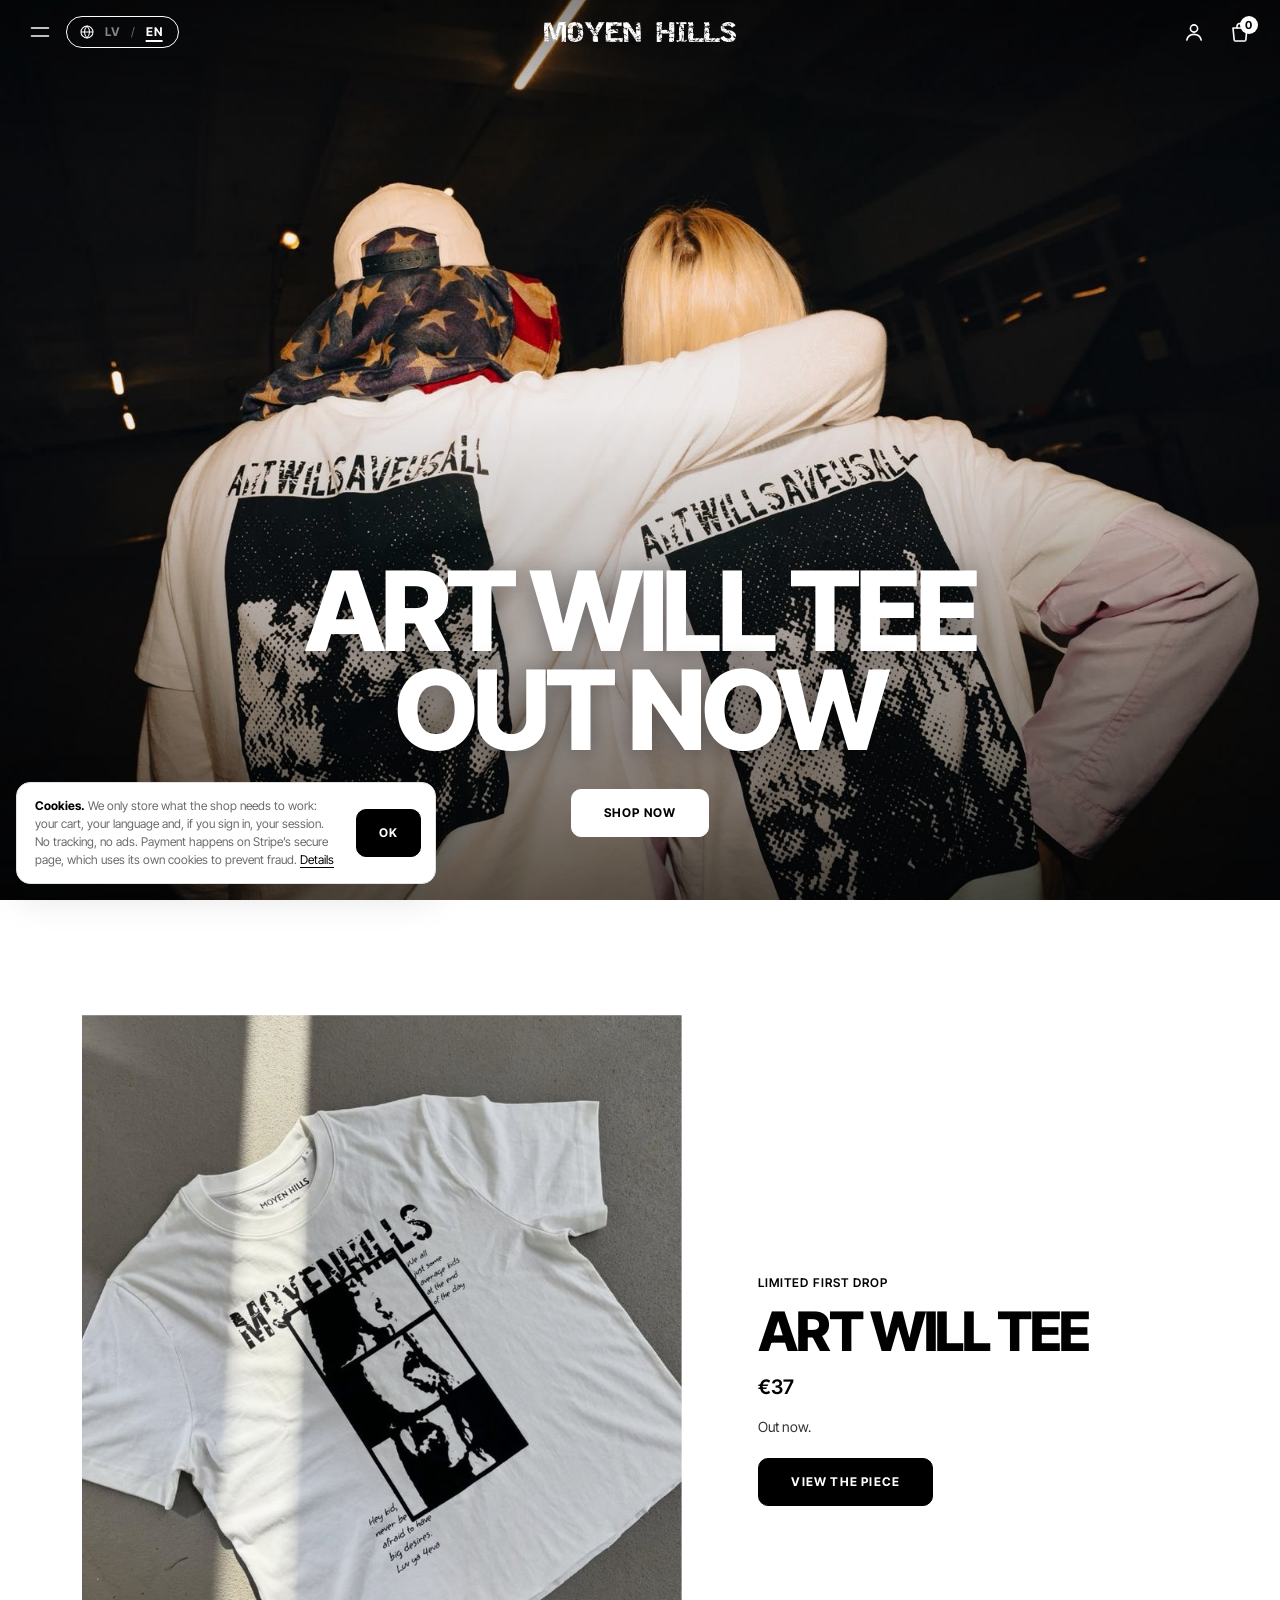
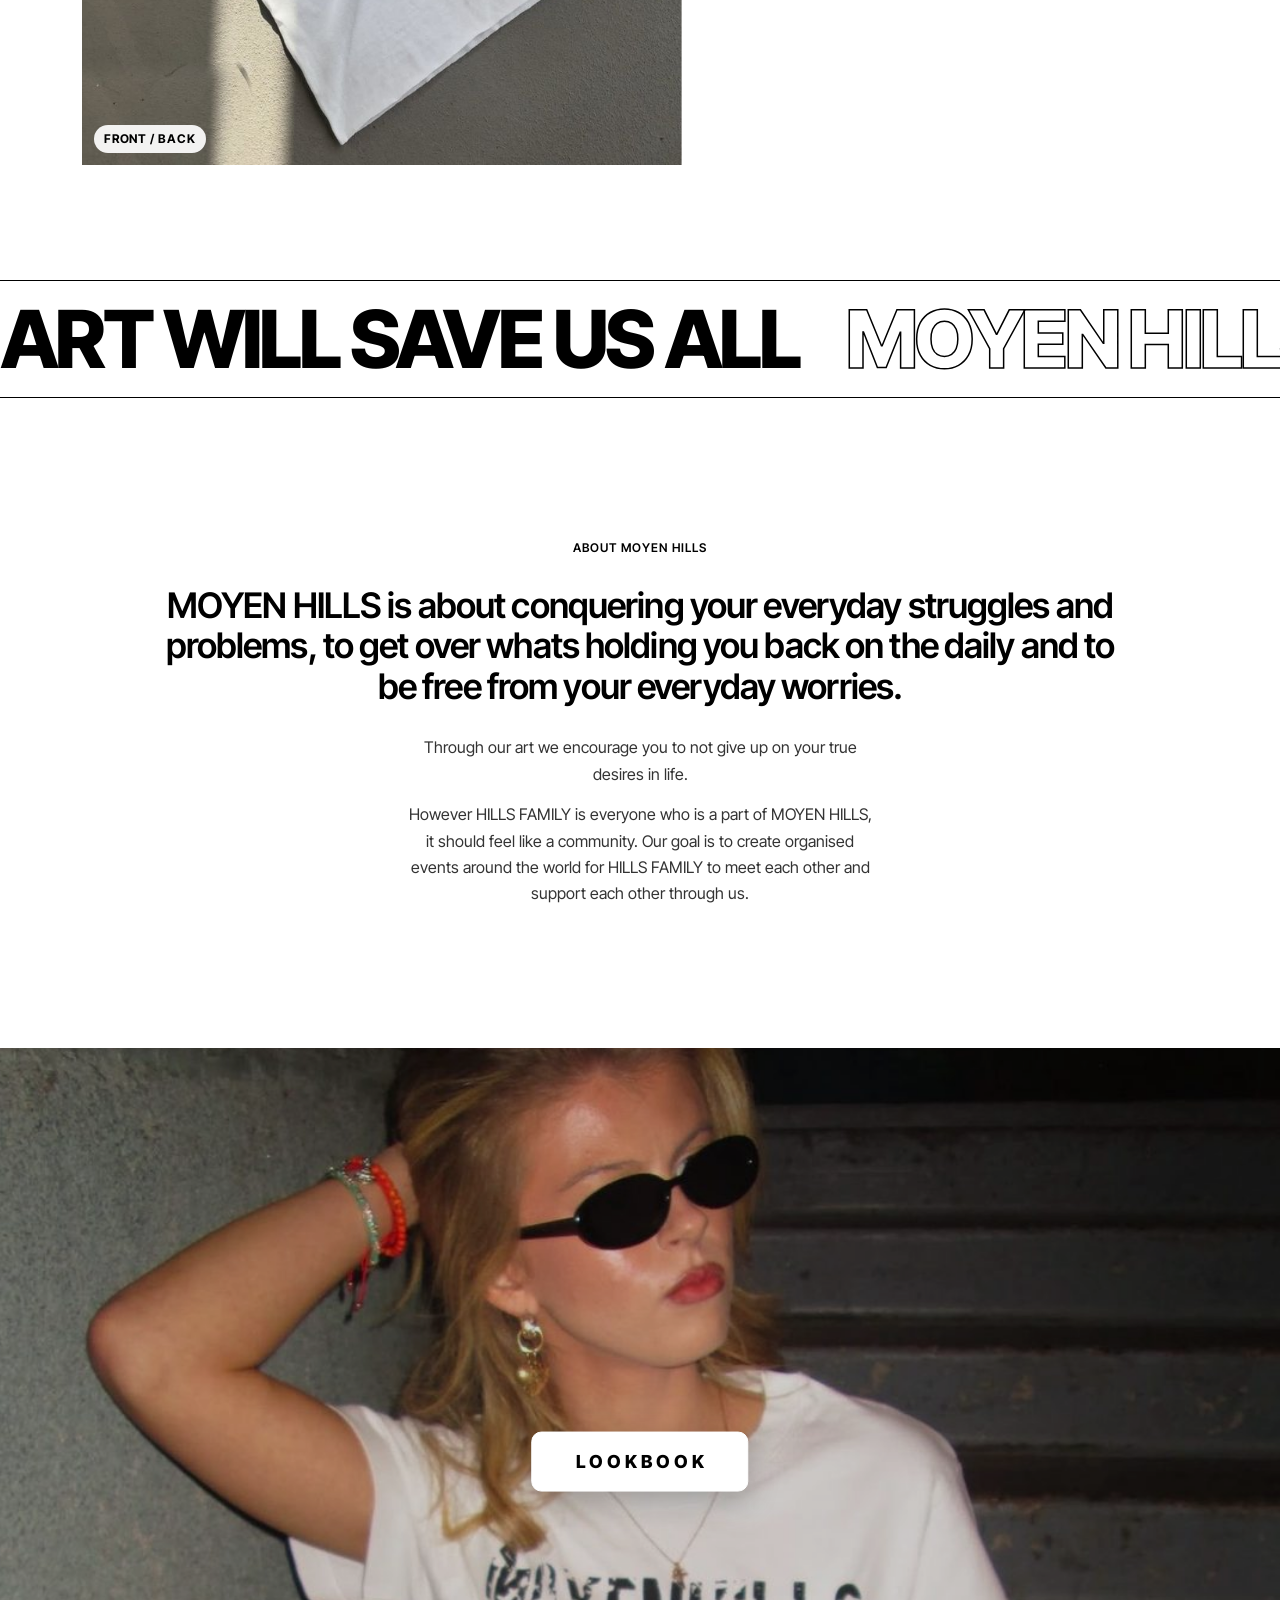
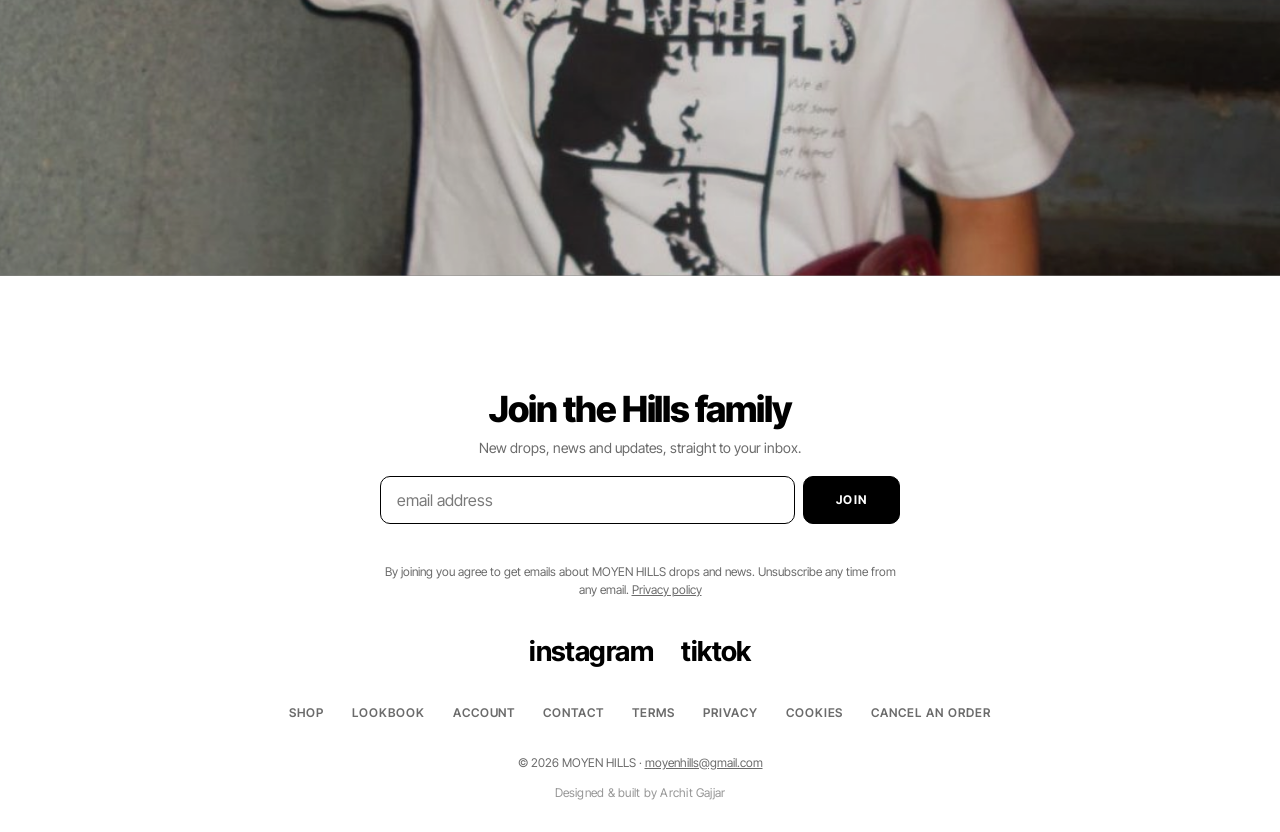
==== commit cd2fc987: "Campaign banner with countdown; campaign or link code goes in the bag by itself [skip netlify] Co-Au" ====
--- a/index.html
+++ b/index.html
@@ -1,17 +1,24 @@
 <!doctype html>
-<html lang="en">
+<!-- Designed & built by Archit Gajjar -->
+<html lang="en" translate="no">
 <head>
   <meta charset="utf-8">
+  <meta name="google" content="notranslate">
   <meta name="viewport" content="width=device-width, initial-scale=1">
+  <meta name="designer" content="Archit Gajjar">
   <meta name="theme-color" content="#ffffff">
   <title>MOYEN HILLS — ART WILL TEE, made in Latvia</title>
   <meta name="description" content="MOYEN HILLS. ART WILL TEE: boxy cut-off t-shirt, 100% cotton, screen printed front, back and neck label. Made in Latvia.">
+  <link rel="canonical" href="https://moyenhillsofficial.com/">
   <meta property="og:title" content="MOYEN HILLS — ART WILL TEE">
-  <meta property="og:image" content="images/landing.jpg">
+  <meta property="og:description" content="MOYEN HILLS. ART WILL TEE: boxy cut-off t-shirt, 100% cotton, screen printed front, back and neck label. Made in Latvia.">
+  <meta property="og:image" content="https://moyenhillsofficial.com/images/landing.jpg">
   <link rel="icon" href="images/favicon.png">
+  <script type="application/ld+json">{"@context":"https://schema.org","@graph":[{"@type":"Organization","@id":"https://moyenhillsofficial.com/#org","name":"MOYEN HILLS","url":"https://moyenhillsofficial.com/","logo":"https://moyenhillsofficial.com/images/logo.png","email":"moyenhills@gmail.com","sameAs":["https://www.instagram.com/moyenhills/","https://www.tiktok.com/@moyenhills"]},{"@type":"WebSite","name":"MOYEN HILLS","url":"https://moyenhillsofficial.com/","publisher":{"@id":"https://moyenhillsofficial.com/#org"},"inLanguage":["en","lv"]}]}</script>
   <link rel="preload" href="fonts/inter-tight-latin-800-normal.woff2" as="font" type="font/woff2" crossorigin>
   <link rel="stylesheet" href="site.css">
-  <script>document.documentElement.classList.add('js');try{if(sessionStorage.getItem('mh-intro'))document.documentElement.classList.add('seen-intro');else sessionStorage.setItem('mh-intro','1')}catch(e){}</script>
+  <script src="boot.js"></script>
+  <script src="campaign.js"></script>
 </head>
 <body>
   <div class="loader" aria-hidden="true">
@@ -25,16 +32,18 @@
     </div>
   </div>
   <header class="bar bar--over" data-bar>
-    <p class="annc"><span>ART WILL TEE — OUT NOW</span><span class="annc__more">&nbsp;· Made in Latvia · Ships in 1–3 days</span></p>
     <div class="bar__row">
-    <button class="bar__icon bar__menu" type="button" data-open-menu aria-haspopup="dialog" aria-label="Open menu">
-      <svg viewBox="0 0 24 24" width="24" height="24" aria-hidden="true" focusable="false"><path d="M3.5 8h17M3.5 16h17" fill="none" stroke="currentColor" stroke-width="1.6" stroke-linecap="round"/></svg>
-    </button>
+    <div class="bar__left">
+      <button class="bar__icon bar__menu" type="button" data-open-menu aria-haspopup="dialog" aria-label="Open menu">
+        <svg viewBox="0 0 24 24" width="24" height="24" aria-hidden="true" focusable="false"><path d="M3.5 8h17M3.5 16h17" fill="none" stroke="currentColor" stroke-width="1.6" stroke-linecap="round"/></svg>
+      </button>
+      <div class="langs" role="group" aria-label="Language"><svg class="langs__globe" viewBox="0 0 24 24" width="16" height="16" aria-hidden="true" focusable="false"><circle cx="12" cy="12" r="9" fill="none" stroke="currentColor" stroke-width="1.6"/><path d="M3 12h18M12 3c2.5 2.6 3.8 5.6 3.8 9s-1.3 6.4-3.8 9c-2.5-2.6-3.8-5.6-3.8-9S9.5 5.6 12 3Z" fill="none" stroke="currentColor" stroke-width="1.6" stroke-linejoin="round"/></svg><a href="?lang=lv" lang="lv" hreflang="lv" aria-label="Latviešu" data-set-lang="lv">LV</a><span class="langs__sep" aria-hidden="true">/</span><a href="?lang=en" lang="en" hreflang="en" aria-label="English" data-set-lang="en">EN</a></div>
+    </div>
     <button class="bar__logo" type="button" data-top aria-label="MOYEN HILLS, back to top">
       <img src="images/logo.png" width="2400" height="262" alt="MOYEN HILLS">
     </button>
     <div class="bar__icons">
-      <a class="bar__icon" href="account.html" data-account-link aria-label="Sign in or create an account">
+      <a class="bar__icon" href="/account" data-account-link aria-label="Sign in or create an account">
         <svg viewBox="0 0 24 24" width="24" height="24" aria-hidden="true" focusable="false"><circle cx="12" cy="8.5" r="3.6" fill="none" stroke="currentColor" stroke-width="1.6"/><path d="M4.8 20c.9-3.6 3.8-5.6 7.2-5.6s6.3 2 7.2 5.6" fill="none" stroke="currentColor" stroke-width="1.6" stroke-linecap="round"/></svg>
       </a>
       <button class="bar__cart" type="button" data-open-cart aria-haspopup="dialog" aria-label="Open cart">
@@ -51,40 +60,48 @@
       <img src="images/landing.jpg" srcset="images/landing-480.jpg 480w, images/landing-800.jpg 800w, images/landing.jpg 1600w" sizes="100vw" width="1600" height="1280" alt="Two people from behind at night wearing the ART WILL TEE, ART WILL SAVE US ALL printed on the back" fetchpriority="high">
       <div class="landing__copy">
         <h1 class="landing__title"><span>ART WILL TEE</span> <span>OUT NOW</span></h1>
-        <a class="btn landing__cta" href="product.html">Shop now</a>
+        <a class="btn landing__cta" href="/shop">Shop now</a>
       </div>
     </section>
 
     <!-- The tee -->
-    <section class="feature" id="shop" aria-labelledby="feature-name">
-      <a class="feature__media" href="product.html" aria-label="ART WILL TEE, all photos and details" data-product-media data-reveal>
+    <section class="feature" id="shop" aria-labelledby="feature-name" data-feature>
+      <a class="feature__media" href="/product" aria-label="ART WILL TEE, all photos and details" data-product-media data-reveal>
         <img class="feature__img" src="images/flat-front.jpg" srcset="images/flat-front-480.jpg 480w, images/flat-front-800.jpg 800w, images/flat-front.jpg 1002w" sizes="(max-width: 720px) 100vw, 50vw" width="1002" height="1201" alt="ART WILL TEE, front, laid flat" loading="lazy">
         <img class="feature__img feature__img--alt" src="images/flat-back.jpg" srcset="images/flat-back-480.jpg 480w, images/flat-back-800.jpg 800w, images/flat-back.jpg 1002w" sizes="(max-width: 720px) 100vw, 50vw" width="1002" height="1054" alt="" loading="lazy">
         <span class="feature__hint">Front / back</span>
       </a>
       <div class="feature__info" data-reveal>
-        <p class="label">Limited first drop</p>
+        <p class="label" data-feature-label>Limited first drop</p>
         <h2 class="feature__name" id="feature-name" data-product-name>ART WILL TEE</h2>
-        <p class="feature__price" data-price>€35</p>
+        <p class="feature__price" data-price>€37</p>
         <p class="scarcity" data-stock-left hidden><span class="scarcity__dot" aria-hidden="true"></span><span data-stock-text></span></p>
         <p class="soldout" data-soldout-note hidden>SOLD OUT, DONT BE LATE</p>
-        <p class="feature__copy">The Hills family signed up early for this one. Pre-made in small numbers, screen printed on three sides, made in Latvia. When it’s gone, it’s gone.</p>
-        <a class="btn feature__cta" href="product.html">View the tee</a>
+        <p class="feature__copy" data-feature-blurb>Out now.</p>
+        <a class="btn feature__cta" href="/product">View the piece</a>
       </div>
     </section>
+
+    <!-- Ticker (decorative; the slogan from the back print) -->
+    <div class="ticker" aria-hidden="true" translate="no">
+      <div class="ticker__track">
+        <span>Art will save us all</span><span>Moyen Hills</span><span>Art will save us all</span><span>Moyen Hills</span>
+        <span>Art will save us all</span><span>Moyen Hills</span><span>Art will save us all</span><span>Moyen Hills</span>
+      </div>
+    </div>
 
     <!-- Brand -->
     <section class="brand" aria-labelledby="brand-title">
       <h2 class="label" id="brand-title" data-reveal>About MOYEN HILLS</h2>
-      <p class="brand__statement" data-reveal>MOYEN HILLS is about rising above your everyday struggles, getting past whatever holds you back, and living free of the worries that weigh you down.</p>
+      <p class="brand__statement" data-reveal>MOYEN HILLS is about conquering your everyday struggles and problems, to get over whats holding you back on the daily and to be free from your everyday worries.</p>
       <div class="brand__body" data-reveal>
-        <p>Through our art, we encourage you never to give up on what you truly want from life. Keep climbing. The view from the top is worth it.</p>
-        <p>The Hills family is everyone who is part of MOYEN HILLS: a community that lifts each other up. Our goal is to bring the Hills family together at events around the world, to meet, share and support one another.</p>
+        <p>Through our art we encourage you to not give up on your true desires in life.</p>
+        <p>However HILLS FAMILY is everyone who is a part of MOYEN HILLS, it should feel like a community. Our goal is to create organised events around the world for HILLS FAMILY to meet each other and support each other through us.</p>
       </div>
     </section>
 
     <!-- Lookbook link -->
-    <a class="lookcta" href="lookbook.html" aria-label="Open the lookbook" data-reveal>
+    <a class="lookcta" href="/lookbook" aria-label="Open the lookbook" data-reveal>
       <img src="images/tee-front.jpg" srcset="images/tee-front-480.jpg 480w, images/tee-front-800.jpg 800w, images/tee-front.jpg 1200w" sizes="100vw" width="1200" height="1600" alt="Model on concrete stairs wearing the ART WILL TEE" loading="lazy">
       <span class="lookcta__btn">LOOKBOOK</span>
     </a>
@@ -101,22 +118,24 @@
         <button class="btn" type="submit">JOIN</button>
       </div>
       <p class="sub__msg" data-sub-msg role="status" aria-live="polite"></p>
-      <p class="sub__consent">By joining you agree to get emails from MOYEN HILLS. Unsubscribe any time. <a href="privacy.html">Privacy policy</a></p>
+      <p class="sub__consent">By joining you agree to get emails about MOYEN HILLS drops and news. Unsubscribe any time from any email. <a href="/privacy">Privacy policy</a></p>
     </form>
     <ul class="foot__links" data-reveal>
       <li><a href="https://www.instagram.com/moyenhills/" target="_blank" rel="noopener">instagram</a></li>
       <li><a href="https://www.tiktok.com/@moyenhills" target="_blank" rel="noopener">tiktok</a></li>
     </ul>
     <nav class="foot__nav" aria-label="Site">
-      <a href="product.html">Shop</a>
-      <a href="lookbook.html">Lookbook</a>
-      <a href="hills.html">Your Hills</a>
-      <a href="account.html">Account</a>
+      <a href="/shop">Shop</a>
+      <a href="/lookbook">Lookbook</a>
+      <a href="/account">Account</a>
       <a href="mailto:moyenhills@gmail.com">Contact</a>
-      <a href="terms.html">Terms</a>
-      <a href="privacy.html">Privacy</a>
+      <a href="/terms">Terms</a>
+      <a href="/privacy">Privacy</a>
+      <a href="/privacy#device">Cookies</a>
+      <a href="/withdraw">Cancel an order</a>
     </nav>
     <p class="foot__legal">© <span data-year>2026</span> MOYEN HILLS · <a href="mailto:moyenhills@gmail.com">moyenhills@gmail.com</a></p>
+    <p class="foot__credit">Designed &amp; built by Archit Gajjar</p>
   </footer>
 
 
@@ -131,21 +150,21 @@
     </div>
     <div class="menu__body">
       <nav class="menu__links" aria-label="Site">
-        <a href="index.html">Home</a>
-        <a href="product.html">Shop</a>
-        <a href="lookbook.html">Lookbook</a>
-        <a href="hills.html">Your Hills</a>
-        <a href="account.html">Account</a>
+        <a href="/">Home</a>
+        <a href="/shop">Shop</a>
+        <a href="/lookbook">Lookbook</a>
+        <a href="/account">Account</a>
       </nav>
-      <a class="menu__tee" href="product.html">
+      <a class="menu__tee" href="/product">
         <img src="images/flat-front-480.jpg" width="480" height="575" alt="" loading="lazy">
-        <span><b>ART WILL TEE</b><span data-price>€35</span></span>
+        <span><b>ART WILL TEE</b><span data-price>€37</span></span>
       </a>
     </div>
     <div class="menu__foot">
       <a href="https://www.instagram.com/moyenhills/" target="_blank" rel="noopener">Instagram</a>
       <a href="https://www.tiktok.com/@moyenhills" target="_blank" rel="noopener">TikTok</a>
       <a href="mailto:moyenhills@gmail.com">moyenhills@gmail.com</a>
+      <div class="langs" role="group" aria-label="Language"><svg class="langs__globe" viewBox="0 0 24 24" width="16" height="16" aria-hidden="true" focusable="false"><circle cx="12" cy="12" r="9" fill="none" stroke="currentColor" stroke-width="1.6"/><path d="M3 12h18M12 3c2.5 2.6 3.8 5.6 3.8 9s-1.3 6.4-3.8 9c-2.5-2.6-3.8-5.6-3.8-9S9.5 5.6 12 3Z" fill="none" stroke="currentColor" stroke-width="1.6" stroke-linejoin="round"/></svg><a href="?lang=lv" lang="lv" hreflang="lv" aria-label="Latviešu" data-set-lang="lv">LV</a><span class="langs__sep" aria-hidden="true">/</span><a href="?lang=en" lang="en" hreflang="en" aria-label="English" data-set-lang="en">EN</a></div>
     </div>
   </dialog>
 
@@ -157,8 +176,16 @@
     </div>
     <div data-cart-view>
       <ul class="cart__items" data-cart-items></ul>
-      <div class="cart__empty" data-cart-empty><p>Your cart is empty.</p><a class="btn" href="product.html">Shop the ART WILL TEE</a></div>
+      <div class="cart__empty" data-cart-empty><p>Your cart is empty.</p><a class="btn" href="/shop">Visit the shop</a></div>
       <div class="cart__total" data-cart-total-row hidden><span>Subtotal</span><span data-cart-total>€0</span></div>
+      <div class="promo" data-promo hidden>
+        <label class="sr" for="promo-code">Promo code</label>
+        <input class="promo__input" id="promo-code" data-promo-input placeholder="Promo code" autocomplete="off" autocapitalize="characters" spellcheck="false">
+        <button type="button" class="btn btn--line" data-promo-apply>Apply</button>
+      </div>
+      <p class="promo__msg" data-promo-msg role="status" aria-live="polite"></p>
+      <div class="cart__line" data-discount-row hidden><span>Promo <b data-promo-code></b> <button type="button" class="link-u" data-promo-remove>Remove</button></span><span data-discount></span></div>
+      <div class="cart__total cart__total--grand" data-discount-row hidden><span>Total</span><span data-grand-total>€0</span></div>
       <p class="cart__hint" data-cart-total-row hidden>Delivery is added when we confirm your order by email.</p>
       <form class="checkout" data-checkout hidden>
         <h3 class="checkout__title">Your details</h3>
@@ -166,7 +193,7 @@
         <label>Email<input name="email" type="email" autocomplete="email" required></label>
         <div class="phone">
           <label>Country code<input name="phone_code" list="dial-codes" value="+371" inputmode="tel" autocomplete="tel-country-code" pattern="\+?[0-9]{1,4}" title="Country code, for example +371" placeholder="+371"></label>
-          <label>Phone<input name="phone" type="tel" autocomplete="tel-national" placeholder="20 000 000"></label>
+          <label>Phone<input name="phone" type="tel" autocomplete="tel-national" placeholder="20 000 000" pattern="[0-9 \(\)\.\/\-]{4,30}" title="Numbers only, for example 20 000 000"></label>
         </div>
         <p class="phone__hint">Choose your country code or type it yourself.</p>
         <datalist id="dial-codes">
@@ -226,23 +253,31 @@
         </div>
         <label>Country<input name="country" autocomplete="country-name" value="Latvia" required></label>
         <label>Note (optional)<textarea name="note" rows="2"></textarea></label>
-        <input type="text" name="_honey" class="sr" tabindex="-1" autocomplete="off">
+        <label>Gift message (optional)<textarea name="gift_note" rows="2" maxlength="300" placeholder="We print it and put it in the parcel"></textarea></label>
+        <input type="text" name="_honey" class="sr" tabindex="-1" autocomplete="off" aria-hidden="true">
         <p class="checkout__account" data-checkout-account hidden>Signed in — this order will be saved to your account.</p>
-        <p class="checkout__legal">By placing an order you agree to our <a href="terms.html">Terms of sale</a> and <a href="privacy.html">Privacy policy</a>.</p>
-        <button class="btn btn--wide" type="submit">Place order</button>
+        <p class="checkout__legal" data-lang="en">Prices are in euro. Delivery cost is added in our confirmation email, before you pay. By sending this order you accept our <a href="/terms">Terms of sale</a>. How we use your details: <a href="/privacy">Privacy policy</a>.</p>
+        <p class="checkout__legal" data-lang="lv">Cenas norādītas eiro. Piegādes cenu pievienojam apstiprinājuma e-pastā, pirms tu maksā. Nosūtot pasūtījumu, tu piekrīti mūsu <a href="/terms">pārdošanas noteikumiem</a>. Kā izmantojam tavus datus: <a href="/privacy">privātuma politika</a>.</p>
+        <button class="btn btn--wide" type="submit">Send order request</button>
         <p class="checkout__msg" data-checkout-msg role="status" aria-live="polite"></p>
       </form>
     </div>
     <div class="cart__done" data-cart-done hidden>
       <p class="cart__done-title">Order received</p>
-      <p>Thank you. We will email you within a day to confirm your order and send the payment details.</p>
+      <p data-lang="en">Thank you. A copy of your order is on its way to your inbox, and we will email you within a day to confirm it and send the payment details. Changed your mind? You can <a href="/withdraw">cancel</a> up to 14 days after it arrives.</p>
+      <p data-lang="lv">Paldies! Pasūtījuma kopija jau ir ceļā uz tavu e-pastu, un dienas laikā mēs to apstiprināsim un atsūtīsim apmaksas informāciju. Pārdomāji? Pasūtījumu vari <a href="/withdraw">atcelt</a> 14 dienu laikā pēc saņemšanas.</p>
       <button type="button" class="btn" data-close-cart>Keep looking</button>
     </div>
   </dialog>
 
+  <script src="i18n.js"></script>
   <script src="config.js"></script>
   <script src="vendor/supabase.js" defer></script>
+  <script src="catalog.js" defer></script>
+  <script src="data.js" defer></script>
   <script src="app.js" defer></script>
+  <script src="motion.js" defer></script>
   <script src="auth.js" defer></script>
+  <script src="cookie.js" defer></script>
 </body>
 </html>
--- a/site.css
+++ b/site.css
@@ -18,7 +18,7 @@
   --tint: #f2f2f0;
   --line: #e2e2df;
   --radius: 10px;
-  --annc-h: 30px;
+  --annc-h: 0px;
   --head-h: calc(var(--bar-h) + var(--annc-h));
   --font: "Inter Tight", "Helvetica Neue", Arial, sans-serif;
   --t-xs: 0.75rem;
@@ -57,9 +57,14 @@
 
 /* ---------- Header ---------- */
 html { scroll-padding-top: var(--head-h); }
+.has-campaign { --annc-h: 34px; }
+.camp { height: var(--annc-h); display: flex; align-items: center; justify-content: center; padding: 0 var(--m); background: var(--ink); color: var(--bg); font-size: 11.5px; font-weight: 600; letter-spacing: .12em; text-transform: uppercase; white-space: nowrap; overflow: hidden; text-decoration: none; }
+.camp b { font-weight: 800; }
+.camp__time { font-variant-numeric: tabular-nums; }
+.camp__short { display: none; }
+.camp:hover b, .camp:focus-visible b { text-decoration: underline; text-underline-offset: 3px; }
 .label { font-size: var(--t-xs); font-weight: 600; letter-spacing: .08em; text-transform: uppercase; text-decoration: none; }
 .bar { position: fixed; inset: 0 0 auto 0; z-index: 10; color: var(--ink); transition: transform .5s cubic-bezier(.16, 1, .3, 1); }
-.annc { height: var(--annc-h); display: flex; align-items: center; justify-content: center; padding: 0 var(--m); background: var(--ink); color: var(--bg); font-size: 11.5px; font-weight: 600; letter-spacing: .14em; text-transform: uppercase; white-space: nowrap; overflow: hidden; }
 .bar__row { height: var(--bar-h); display: grid; grid-template-columns: 1fr auto 1fr; align-items: center; padding: 0 var(--m); background: var(--bg); box-shadow: inset 0 -1px 0 var(--line); transition: background-color .35s, color .35s, box-shadow .35s; }
 .bar__menu { justify-self: start; margin-left: -10px; background: none; border: 0; padding: 0; cursor: pointer; }
 .bar__logo { display: block; width: clamp(128px, 11vw, 168px); background: none; border: 0; padding: 0; transition: width .45s cubic-bezier(.16, 1, .3, 1); }
@@ -102,7 +107,9 @@
 .js .menu[open] .menu__links a:nth-child(3) { animation-delay: .1s; }
 .js .menu[open] .menu__links a:nth-child(4) { animation-delay: .15s; }
 @media (max-width: 720px) {
-  .annc__more { display: none; }
+  .camp { font-size: 10.5px; letter-spacing: .08em; }
+  .camp__long { display: none; }
+  .camp__short { display: inline; }
   .menu__body { grid-template-columns: 1fr; align-content: start; }
   .menu__tee { width: 100%; grid-template-columns: 96px 1fr; align-items: center; }
   .menu__tee > span { flex-direction: column; gap: 4px; }
@@ -128,7 +135,25 @@
 .card__name a { text-decoration: none; }
 .card__price { margin-top: 4px; font-size: var(--t-xs); color: var(--muted); }
 .soldout { margin-top: 6px; font-size: var(--t-xs); font-weight: 800; letter-spacing: .06em; }
-.is-soldout .card__img, .is-soldout .cart__item img { filter: grayscale(1); }
+.is-soldout .card__img, .cart__item.is-soldout img { filter: grayscale(1); }
+
+/* ---------- Shop page ---------- */
+.shoppage { padding: calc(var(--head-h) + clamp(32px, 5vw, 72px)) var(--m) 0; }
+.shoppage__head { display: flex; justify-content: space-between; gap: 16px; margin-bottom: clamp(20px, 3vw, 32px); padding-bottom: 14px; border-bottom: 1px solid var(--ink); }
+.shoppage__sub { color: var(--muted); }
+.pgrid { display: grid; grid-template-columns: repeat(auto-fill, minmax(min(100%, 280px), 1fr)); gap: clamp(28px, 4vw, 48px) clamp(12px, 2vw, 24px); }
+.pcard__media { position: relative; display: block; aspect-ratio: 4 / 5; overflow: hidden; background: var(--tint); }
+.pcard__img { position: absolute; inset: 0; width: 100%; height: 100%; object-fit: cover; transition: opacity .6s cubic-bezier(.16, 1, .3, 1), transform 1.4s cubic-bezier(.16, 1, .3, 1); }
+.pcard__img--alt { opacity: 0; }
+.pcard__media:hover .pcard__img--alt { opacity: 1; }
+.pcard__media:hover .pcard__img { transform: scale(1.03); }
+.pcard.is-soldout .pcard__img { filter: grayscale(1); }
+.pcard__name { margin-top: 14px; font-size: var(--t-xs); font-weight: 800; letter-spacing: .08em; text-transform: uppercase; }
+.pcard__name a { text-decoration: none; }
+.was { color: var(--muted); font-weight: 400; margin-right: .3em; }
+.pcard__price { margin-top: 4px; font-size: var(--t-sm); color: var(--muted); }
+.shop__empty { grid-column: 1 / -1; padding: 64px 0; text-align: center; color: var(--muted); }
+@media (max-width: 720px) { .pgrid { grid-template-columns: 1fr 1fr; } .shoppage__sub { display: none; } }
 
 /* ---------- The tee (landing feature) ---------- */
 .feature { padding: clamp(72px, 9vw, 140px) var(--m) 0; display: grid; grid-template-columns: minmax(0, 600px) minmax(0, 440px); justify-content: center; gap: clamp(28px, 6vw, 96px); align-items: center; }
@@ -199,6 +224,13 @@
 .look__row { display: grid; grid-template-columns: repeat(3, 1fr); gap: clamp(8px, 1.2vw, 16px); }
 .look .look__wide { margin: clamp(12px, 2vw, 32px) auto 0; width: min(760px, 100%); }
 .look__wide .look__img { aspect-ratio: 16 / 10; }
+.look__spread--flip { grid-template-columns: 5fr 7fr; }
+.look__spread--flip, .look__pair:not(.look__pair--first) { margin-top: clamp(88px, 11vw, 160px); }
+.look__img--tall { aspect-ratio: 9 / 16; }
+.look__quote--md p { font-size: clamp(1.75rem, 1rem + 2.6vw, 3.5rem); }
+.look__pair { display: grid; grid-template-columns: 1fr 1fr; gap: clamp(12px, 2vw, 32px); align-items: start; }
+.look__pair figure:nth-child(2) { margin-top: clamp(64px, 12vw, 200px); }
+.look__big--end { margin-bottom: 0; }
 .look__cta { margin-top: clamp(48px, 6vw, 80px); text-align: center; }
 
 @media (max-width: 720px) {
@@ -208,6 +240,8 @@
   .look__spread { grid-template-columns: 1fr; }
   .look__row { grid-template-columns: 1fr 1fr; }
   .look__row figure:first-child { grid-column: 1 / -1; }
+  .look__spread--flip { grid-template-columns: 1fr; }
+  .look__pair figure:nth-child(2) { margin-top: clamp(48px, 16vw, 96px); }
 }
 
 /* ---------- Footer / email ---------- */
@@ -226,6 +260,7 @@
 .foot__nav a { font-size: var(--t-xs); font-weight: 600; letter-spacing: .08em; text-transform: uppercase; text-decoration: none; color: var(--muted); transition: color .2s; }
 .foot__nav a:hover { color: var(--ink); }
 .foot__legal { font-size: var(--t-xs); color: var(--muted); }
+.foot__credit { margin-top: -20px; font-size: var(--t-xs); color: var(--muted); opacity: .7; letter-spacing: .02em; }
 
 /* ---------- Phone ---------- */
 @media (max-width: 720px) {
@@ -253,6 +288,7 @@
 }
 
 /* ---------- Product page (centred) ---------- */
+.pdp__missing { display: grid; justify-items: center; gap: 16px; padding: 64px 0; text-align: center; }
 .pdp { padding: calc(var(--head-h) + clamp(24px, 4vw, 56px)) var(--m) 0; display: grid; justify-items: center; gap: clamp(32px, 4vw, 56px); }
 .gallery { width: min(560px, 100%); }
 .gallery__frame { position: relative; }
@@ -284,6 +320,8 @@
 .size input:checked + span { background: var(--ink); color: var(--bg); border-color: var(--ink); }
 .size input:focus-visible + span { outline: 2px solid var(--ink); outline-offset: 2px; }
 .size input:disabled + span { color: #b5b5b5; text-decoration: line-through; cursor: not-allowed; }
+/* So a tap on a sold-out size reaches the label (it picks that size under “Notify me”) */
+.size input:disabled { pointer-events: none; }
 .buy__msg { min-height: 1.5em; margin-top: 8px; font-size: var(--t-sm); }
 .pdp__note { font-size: var(--t-sm); color: var(--muted); }
 .pdp__details { margin-top: 18px; padding-top: 22px; border-top: 1px solid var(--line); display: grid; gap: 10px; font-size: var(--t-sm); }
@@ -295,6 +333,38 @@
   .gallery__arrow { display: none; }
   .gallery__thumbs { padding: 0 var(--m); }
 }
+
+/* "Notify me when it's back" (sold-out sizes) */
+.notify { display: grid; gap: 10px; padding: 16px; border: 1px solid var(--line); border-radius: var(--radius); text-align: left; }
+.notify__title { font-size: var(--t-sm); font-weight: 700; }
+.notify__row { display: grid; grid-template-columns: auto 1fr auto; gap: 6px; }
+.notify select, .notify input { min-width: 0; min-height: 46px; padding: 0 12px; font: inherit; font-size: 1rem; background: var(--bg); color: var(--ink); border: 1px solid var(--line); border-radius: var(--radius); }
+.notify select:focus, .notify input:focus { border-color: var(--ink); outline: none; }
+.notify__msg { min-height: 1.4em; font-size: var(--t-sm); }
+.notify__msg.is-error { color: #b3261e; }
+.notify__msg:empty { display: none; }
+.notify__small { font-size: var(--t-xs); color: var(--muted); }
+@media (max-width: 480px) {
+  .notify__row { grid-template-columns: auto 1fr; }
+  .notify__row .btn { grid-column: 1 / -1; }
+}
+
+/* Reviews and buyers' photos on the product page */
+.stars { color: var(--ink); letter-spacing: .08em; white-space: nowrap; }
+.stars__off { color: #d0d0cc; }
+.reviews { width: min(880px, 100%); display: grid; gap: 20px; text-align: left; }
+.reviews__head { display: flex; flex-wrap: wrap; align-items: baseline; justify-content: space-between; gap: 8px 16px; padding-bottom: 12px; border-bottom: 1px solid var(--ink); }
+.reviews__title { font-size: clamp(1.25rem, 1rem + .8vw, 1.75rem); font-weight: 800; letter-spacing: -0.02em; }
+.reviews__avg { font-size: var(--t-sm); display: flex; gap: 8px; align-items: center; }
+.reviews__list { display: grid; grid-template-columns: repeat(auto-fill, minmax(240px, 1fr)); gap: 12px; }
+.review { border: 1px solid var(--line); border-radius: var(--radius); overflow: hidden; display: grid; align-content: start; }
+.review__photo img { width: 100%; aspect-ratio: 4 / 5; object-fit: cover; background: var(--tint); }
+.review__text { padding: 14px 16px 16px; display: grid; gap: 8px; font-size: var(--t-sm); }
+.review__text p { white-space: pre-line; }
+.review__by { color: var(--muted); font-size: var(--t-xs); }
+.reviews__cta { font-size: var(--t-sm); color: var(--muted); }
+.reviews__cta a { color: var(--ink); text-decoration: underline; text-underline-offset: 3px; }
+@media (max-width: 720px) { .reviews { padding: 0 var(--m); } }
 
 /* ---------- Account ---------- */
 .btn--line { background: var(--bg); color: var(--ink); border-color: var(--line); }
@@ -318,6 +388,13 @@
 .acct__switch .acct__link { color: var(--ink); }
 .acct__msg { min-height: 1.4em; font-size: var(--t-sm); }
 .acct__msg.is-error { color: #b3261e; }
+.acct__hint, .acct__fine { font-size: var(--t-sm); color: var(--muted); margin: -4px 0 0; }
+.acct__fine { margin-top: 20px; }
+.acct__fine a, .acct__data a { text-decoration: underline; text-underline-offset: 3px; }
+.acct__data { margin-top: clamp(32px, 5vw, 56px); text-align: left; display: grid; gap: 14px; }
+.acct__data .label { display: block; padding-bottom: 12px; border-bottom: 1px solid var(--ink); }
+.acct__data p { font-size: var(--t-sm); color: var(--muted); }
+.acct__data-actions { display: flex; flex-wrap: wrap; gap: 10px; }
 .acct__cols { display: grid; grid-template-columns: 1.2fr 1fr; gap: clamp(32px, 5vw, 72px); margin-top: 24px; text-align: left; align-items: start; }
 .acct__cols .label { display: block; padding-bottom: 12px; margin-bottom: 16px; border-bottom: 1px solid var(--ink); }
 .orders { display: grid; gap: 10px; }
@@ -329,35 +406,75 @@
 .order__bottom b { color: var(--ink); }
 .order__status { padding: 2px 10px; border-radius: 999px; background: var(--tint); font-size: var(--t-xs); font-weight: 700; text-transform: uppercase; letter-spacing: .06em; }
 .order__status--shipped { background: var(--ink); color: var(--bg); }
+.order__status--delivered { background: #e3f3e6; color: #1d6b2f; }
+.order__track { display: flex; flex-wrap: wrap; justify-content: space-between; gap: 6px 12px; margin: 0; padding-top: 10px; border-top: 1px solid var(--line); font-size: var(--t-sm); }
+.order__track a { color: inherit; font-weight: 700; }
+.order__live { font-weight: 700; }
+.order__scan { flex-basis: 100%; color: var(--muted); font-size: var(--t-xs); }
 .checkout__account { font-size: var(--t-sm); color: var(--muted); }
+.order__review { display: flex; flex-wrap: wrap; justify-content: space-between; gap: 6px 12px; padding-top: 10px; border-top: 1px solid var(--line); }
+.order__review .acct__link { justify-self: auto; font-weight: 700; color: var(--ink); }
+.acct__form textarea { width: 100%; font: inherit; font-size: 1rem; padding: 12px; background: var(--bg); color: var(--ink); border: 1px solid var(--line); border-radius: var(--radius); resize: vertical; }
+.acct__form textarea:focus { border-color: var(--ink); outline: none; }
+.acct__form input[type="file"] { min-height: 0; padding: 10px; font-size: var(--t-sm); }
+
+/* Write a review */
+.rvd { width: min(480px, calc(100% - 32px)); max-height: calc(100svh - 32px); padding: 0; border: 0; border-radius: var(--radius); background: var(--bg); color: var(--ink); }
+.rvd::backdrop { background: rgba(0, 0, 0, .45); }
+.rvd__form { padding: 20px; }
+.rvd__head { display: flex; justify-content: space-between; align-items: center; gap: 12px; }
+.rvd__title { font-size: 1.125rem; font-weight: 800; letter-spacing: -0.01em; }
+.rvd__close { width: 44px; height: 44px; margin: -10px -10px -10px 0; border: 0; background: none; color: inherit; font-size: 1.5rem; line-height: 1; }
+.rvd__stars { display: flex; gap: 4px; margin: 0; padding: 0; border: 0; }
+.rvd__stars legend { margin-bottom: 4px; padding: 0; font-size: var(--t-xs); font-weight: 600; letter-spacing: .04em; }
+.rvd__stars label { position: relative; display: block; cursor: pointer; font-size: 2rem; line-height: 1; color: #d0d0cc; }
+.rvd__stars label.is-on { color: var(--ink); }
+.rvd__stars input { position: absolute; inset: 0; opacity: 0; margin: 0; cursor: pointer; }
+.rvd__stars label:has(input:focus-visible) { outline: 2px solid var(--ink); outline-offset: 2px; border-radius: 4px; }
+.rvd__sr { position: absolute; width: 1px; height: 1px; overflow: hidden; clip: rect(0 0 0 0); white-space: nowrap; }
+.rvd__preview { width: 120px; aspect-ratio: 4 / 5; object-fit: cover; border-radius: 8px; background: var(--tint); }
 @media (max-width: 720px) {
   .acct__cols { grid-template-columns: 1fr; }
 }
 
-/* ---------- Loading screen: cinematic, once per visit ---------- */
+/* ---------- Loading screen: once per visit, about 2.4 s ----------
+ * The logo prints in slightly out of register and pulls into place, a counter runs to 100
+ * with the line, then the black screen leaves through eight blinds (a mask, so it stays light). */
+@property --n { syntax: "<integer>"; inherits: false; initial-value: 0; }
+@property --blind { syntax: "<percentage>"; inherits: false; initial-value: 100%; }
 .loader { display: none; }
-.js:not(.seen-intro) .loader { position: fixed; inset: 0; z-index: 100; display: block; pointer-events: none; animation: loader-done 0s linear 2.85s forwards; }
-.loader__half { position: absolute; left: 0; right: 0; height: 50.5%; background: #0a0a0a; animation: curtain .9s cubic-bezier(.76, 0, .24, 1) 1.95s forwards; }
+.js:not(.seen-intro) .loader {
+  position: fixed; inset: 0; z-index: 100; display: block; pointer-events: none;
+  -webkit-mask-image: linear-gradient(#000 var(--blind), transparent var(--blind)); mask-image: linear-gradient(#000 var(--blind), transparent var(--blind));
+  -webkit-mask-size: 100% 12.5%; mask-size: 100% 12.5%; -webkit-mask-repeat: repeat-y; mask-repeat: repeat-y;
+  animation: blinds .75s cubic-bezier(.76, 0, .24, 1) 1.6s forwards, loader-done 0s linear 2.4s forwards;
+}
+.loader__half { position: absolute; left: 0; right: 0; height: 50.5%; background: #0a0a0a; }
 .loader__half--top { top: 0; }
-.loader__half--bottom { bottom: 0; --to: 100%; }
-.loader__half--top { --to: -100%; }
-.loader__center { position: absolute; inset: 0; display: grid; place-content: center; justify-items: center; gap: 18px; overflow: hidden; animation: center-out .45s ease 1.7s forwards; }
+.loader__half--bottom { bottom: 0; }
+.loader__center { position: absolute; inset: 0; display: grid; place-content: center; justify-items: center; gap: 18px; overflow: hidden; color: #fff; animation: center-out .4s ease 1.45s forwards; }
+.loader__center::after {
+  content: counter(n, decimal-leading-zero); counter-reset: n var(--n);
+  position: absolute; right: var(--m); bottom: calc(var(--m) - .12em);
+  font-size: clamp(2.75rem, 1.5rem + 6vw, 7rem); font-weight: 800; line-height: 1; letter-spacing: -0.05em; font-variant-numeric: tabular-nums;
+  animation: count .95s cubic-bezier(.65, 0, .35, 1) .3s forwards;
+}
 .loader__grain { position: absolute; inset: -50%; background-image: url("data:image/svg+xml,%3Csvg xmlns='http://www.w3.org/2000/svg' width='160' height='160'%3E%3Cfilter id='n'%3E%3CfeTurbulence type='fractalNoise' baseFrequency='.85' numOctaves='2' stitchTiles='stitch'/%3E%3C/filter%3E%3Crect width='100%25' height='100%25' filter='url(%23n)'/%3E%3C/svg%3E"); opacity: .09; animation: grain .5s steps(3) infinite; }
-.loader__logo { position: relative; width: min(72vw, 540px); filter: invert(1) blur(14px); opacity: 0; transform: scale(1.18); animation: logo-in 1.3s cubic-bezier(.16, 1, .3, 1) .15s forwards; }
-.loader__line { position: relative; width: min(72vw, 540px); height: 1px; background: rgba(255,255,255,.85); transform: scaleX(0); animation: line-open .9s cubic-bezier(.65, 0, .35, 1) .55s forwards; }
-.loader__cap { position: relative; color: rgba(255,255,255,.7); font-size: 11.5px; font-weight: 600; letter-spacing: .42em; text-indent: .42em; text-transform: uppercase; opacity: 0; transform: translateY(8px); animation: cap-in .7s cubic-bezier(.16, 1, .3, 1) .95s forwards; }
-@keyframes logo-in { to { opacity: 1; transform: scale(1); filter: invert(1) blur(0); } }
+.loader__logo { position: relative; width: min(72vw, 540px); opacity: 0; transform: scale(1.08); filter: invert(1) drop-shadow(9px 3px 0 rgba(255, 255, 255, .38)) blur(6px); animation: logo-in 1.1s cubic-bezier(.16, 1, .3, 1) .1s forwards; }
+.loader__line { position: relative; width: min(72vw, 540px); height: 1px; background: rgba(255,255,255,.85); transform: scaleX(0); transform-origin: left; animation: line-open .95s cubic-bezier(.65, 0, .35, 1) .3s forwards; }
+.loader__cap { position: relative; color: rgba(255,255,255,.7); font-size: 11.5px; font-weight: 600; letter-spacing: .42em; text-indent: .42em; text-transform: uppercase; transform: translateY(100%); clip-path: inset(0 0 100% 0); animation: mask-rise .6s cubic-bezier(.16, 1, .3, 1) .75s forwards; }
+@keyframes logo-in { to { opacity: 1; transform: none; filter: invert(1) drop-shadow(0 0 0 rgba(255, 255, 255, 0)) blur(0); } }
 @keyframes line-open { to { transform: scaleX(1); } }
-@keyframes cap-in { to { opacity: 1; transform: none; } }
-@keyframes center-out { to { opacity: 0; filter: blur(6px); transform: scale(.97); } }
-@keyframes curtain { to { transform: translateY(var(--to)); } }
+@keyframes count { to { --n: 100; } }
+@keyframes center-out { to { opacity: 0; transform: translateY(-2%); } }
+@keyframes blinds { to { --blind: 0%; } }
 @keyframes grain { 0% { transform: translate(0, 0); } 33% { transform: translate(-6%, 4%); } 66% { transform: translate(5%, -5%); } 100% { transform: translate(-3%, 7%); } }
 @keyframes loader-done { to { visibility: hidden; } }
-/* the landing photo and headline arrive as the shutter opens */
-.js:not(.seen-intro) .landing img { animation-delay: 1.95s; }
-.js:not(.seen-intro) .landing__title span { animation-delay: 2.35s; }
-.js:not(.seen-intro) .landing__title span + span { animation-delay: 2.5s; }
-.js:not(.seen-intro) .landing__cta { animation-delay: 2.75s; }
+/* the landing photo and headline arrive as the blinds open */
+.js:not(.seen-intro) .landing img { animation-delay: 1.6s; }
+.js:not(.seen-intro) .landing__title span { animation-delay: 1.85s; }
+.js:not(.seen-intro) .landing__title span + span { animation-delay: 1.97s; }
+.js:not(.seen-intro) .landing__cta { animation-delay: 2.15s; }
 
 /* ---------- Legal pages ---------- */
 .legal { padding: calc(var(--head-h) + clamp(40px, 6vw, 88px)) var(--m) 0; display: grid; justify-items: center; }
@@ -373,32 +490,77 @@
 .sub__consent { margin-top: 8px; font-size: var(--t-xs); color: var(--muted); }
 .sub__consent a, .checkout__legal a { color: inherit; }
 .checkout__legal { font-size: var(--t-xs); color: var(--muted); }
+.wd__form, .wd__check, .wd__done { margin-top: 10px; padding: 22px; border: 1px solid var(--line); border-radius: var(--radius); display: grid; gap: 14px; }
+.wd__opt { color: var(--muted); font-weight: 400; }
+.wd h2:focus { outline: none; }
+.legal__doc a { text-underline-offset: 3px; }
+.legal__doc h3 { margin-top: 12px; font-size: var(--t-sm); font-weight: 800; }
+.legal__doc [id] { scroll-margin-top: calc(var(--head-h) + 16px); }
+/* Cookie notice */
+.cookie { position: fixed; z-index: 20; left: 16px; bottom: 16px; width: min(420px, calc(100% - 32px)); display: flex; align-items: center; gap: 16px; padding: 14px 14px 14px 18px; border: 1px solid var(--line); border-radius: 14px; background: var(--bg); color: var(--ink); box-shadow: 0 10px 40px rgba(0,0,0,.14); opacity: 0; transform: translateY(16px); transition: opacity .4s, transform .4s cubic-bezier(.16, 1, .3, 1); }
+.cookie.is-on { opacity: 1; transform: none; }
+.cookie__text { font-size: var(--t-xs); line-height: 1.5; color: var(--muted); }
+.cookie__text b { color: var(--ink); }
+.cookie__text a { color: var(--ink); text-decoration: underline; text-underline-offset: 3px; }
+.cookie__ok { flex: none; padding-inline: 22px; }
+@media (prefers-reduced-motion: reduce) { .cookie { transition: none; } }
+.legal__table { width: 100%; border-collapse: collapse; font-size: var(--t-sm); }
+.legal__table th, .legal__table td { text-align: left; vertical-align: top; padding: 8px 10px 8px 0; border-bottom: 1px solid var(--line); }
+.legal__form { padding: 18px 20px; border: 1px dashed var(--line); border-radius: var(--radius); font-size: var(--t-sm); white-space: pre-line; }
 @media (max-width: 720px) { .legal__seller { grid-template-columns: 1fr; gap: 2px; } .legal__seller dd { margin-bottom: 8px; } }
 
-/* ---------- Motion ---------- */
+/* ---------- Motion ----------
+ * One easing for everything (expo out). motion.js adds the parts that need a script;
+ * without it, or with reduced motion, every element simply shows. */
+:root { --ease: cubic-bezier(.16, 1, .3, 1); --ease-io: cubic-bezier(.76, 0, .24, 1); }
+
+/* Page to page: the new page is pulled up over the old one like a print off the screen;
+ * the header stays put. Browsers without view transitions just change page. */
 @view-transition { navigation: auto; }
-::view-transition-old(root), ::view-transition-new(root) { animation-duration: .35s; }
+.bar { view-transition-name: mh-bar; }
+::view-transition-group(root) { animation-duration: .55s; }
+::view-transition-old(root) { animation: vt-out .55s var(--ease-io) both; }
+::view-transition-new(root) { animation: vt-in .55s var(--ease-io) both; }
+@keyframes vt-out { to { opacity: .35; transform: translateY(-4%); } }
+@keyframes vt-in { from { clip-path: inset(100% 0 0 0); } to { clip-path: inset(0); } }
 
 .bar__cart:hover { opacity: .6; }
 .foot__links a { transition: opacity .2s; }
 .foot__links a:hover { opacity: .55; }
 .bar__count.bump { transform: scale(1.35); }
-
-:root { --ease: cubic-bezier(.16, 1, .3, 1); }
 .bar.is-hidden { transform: translateY(-100%); }
 
-/* landing: slow settle on load, button rises in */
+/* Mask rise: moving down by its own height while clipping the same amount from the bottom
+ * keeps the visible edge still, so text slides up out of an invisible slot. No wrapper needed. */
+@keyframes mask-rise { from { transform: translateY(100%); clip-path: inset(0 0 100% 0); } to { transform: none; clip-path: inset(-.3em -.2em -.3em -.2em); } }
+
+/* landing: the photo settles, the headline rises line by line out of its mask */
 .landing { overflow: hidden; }
 .js .landing img { animation: settle 2.2s var(--ease) both; }
-.js .landing__title span { animation: rise 1s var(--ease) both; }
-.js .landing__title span + span { animation-delay: .15s; }
-.js .landing__cta { animation: rise .9s var(--ease) .45s both; }
-@keyframes settle { from { transform: scale(1.12); opacity: .4; } to { transform: none; opacity: 1; } }
+.js .landing__title span { animation: mask-rise 1.1s var(--ease) both; }
+.js .landing__title span + span { animation-delay: .12s; }
+.js .landing__cta { animation: rise .9s var(--ease) .4s both; }
+@keyframes settle { from { transform: scale(1.14); filter: brightness(.55); } to { transform: none; filter: none; } }
 @keyframes rise { from { transform: translateY(20px); opacity: 0; } to { transform: none; opacity: 1; } }
 
-/* buttons */
+/* buttons: a tone wipes up from the bottom on hover, a small press on click */
 .btn { transition: background-color .25s, border-color .25s, color .25s, transform .15s; }
+.btn::before { content: ""; position: absolute; inset: -1px; z-index: -1; background: var(--wipe, #333); transform: translateY(101%); transition: transform .5s var(--ease); }
+.btn:not([disabled]):hover::before { transform: none; }
+.btn:not([disabled]):hover { background: var(--ink); border-color: var(--ink); }
+.btn[disabled]::before { content: none; }
+.btn--line { --wipe: var(--tint); }
+.btn--line:hover { background: var(--bg); border-color: var(--ink); }
+.landing__cta { --wipe: #e6e6e6; }
+.landing__cta:hover { background: var(--bg); border-color: var(--bg); }
 .btn:active { transform: scale(.97); }
+/* buttons that lean toward the mouse (motion.js) */
+.magnet { transition: translate .6s var(--ease), background-color .3s, color .3s, border-color .3s, transform .15s; }
+
+/* footer and text links: the underline draws in from the left, leaves to the right */
+.foot__nav a, .legal__doc a { background: linear-gradient(currentColor, currentColor) no-repeat right bottom / 0 1px; transition: background-size .45s var(--ease), color .2s; }
+.foot__nav a:hover, .foot__nav a:focus-visible { background-position: left bottom; background-size: 100% 1px; }
+.legal__doc a { text-decoration: none; background-size: 100% 1px; }
 
 /* card: back of the tee on hover, slight zoom */
 .card__media { position: relative; }
@@ -407,11 +569,44 @@
 .card:hover .card__img--alt { opacity: 1; }
 .card:hover .card__img { transform: scale(1.04); }
 
-/* lookbook pictures zoom gently on hover */
-
 /* scroll reveals (content stays visible without script) */
 .js [data-reveal], .js [data-reveal-group] > * { opacity: 0; transform: translateY(28px); transition: opacity .9s var(--ease), transform .9s var(--ease); transition-delay: var(--d, 0ms); }
 .js .is-in[data-reveal], .js [data-reveal-group].is-in > * { opacity: 1; transform: none; }
+/* a block whose parts move on their own (motion.js) holds still itself */
+.js [data-reveal].is-staged, .js [data-reveal-group] > .is-staged { opacity: 1; transform: none; }
+
+/* words rise out of a mask, line after line (motion.js splits the text) */
+.split .w { display: inline-block; transform: translateY(100%); clip-path: inset(0 0 100% 0); transition: transform 1s var(--ease) var(--d, 0ms), clip-path 1s var(--ease) var(--d, 0ms); }
+.split.is-in .w { transform: none; clip-path: inset(-.3em -.2em -.3em -.2em); }
+.split ~ cite, .sub__title.split ~ * { opacity: 0; transform: translateY(12px); transition: opacity .8s var(--ease) .35s, transform .8s var(--ease) .35s; }
+.split.is-in ~ cite, .sub__title.split.is-in ~ * { opacity: 1; transform: none; }
+
+/* photos open from a smaller frame and settle into place (motion.js) */
+.unveil { clip-path: inset(9% 7% round var(--radius)); transition: clip-path 1.5s var(--ease) var(--d, 0ms); }
+.unveil.is-in { clip-path: inset(0 round 0); }
+.unveil:not(.is-in) img { transform: scale(1.22); }
+.unveil ~ figcaption { opacity: 0; transition: opacity .8s var(--ease) .5s; }
+.unveil.is-in ~ figcaption { opacity: 1; }
+.lookcta.unveil .lookcta__btn { opacity: 0; transition: opacity .6s var(--ease) .6s, background-color .3s, color .3s, border-color .3s, translate .6s var(--ease); }
+.lookcta.unveil.is-in .lookcta__btn { opacity: 1; }
+
+/* depth while scrolling: big photos drift a little slower than the page.
+ * Scroll-driven CSS, run by the browser off the main thread; skipped where unsupported. */
+@supports (animation-timeline: view()) {
+  .lookcta img, .look__img img { scale: 1.12; animation: drift linear both; animation-timeline: view(); }
+  .landing__copy { animation: lift linear both; animation-timeline: scroll(); animation-range: 0 100svh; }
+}
+@keyframes drift { from { translate: 0 -5%; } to { translate: 0 5%; } }
+@keyframes lift { to { translate: 0 -18vh; opacity: 0; } }
+
+/* ticker: the slogan runs across the page between sections */
+.ticker { margin-top: clamp(72px, 9vw, 140px); overflow: hidden; border-block: 1px solid var(--ink); padding: clamp(10px, 1.4vw, 18px) 0; user-select: none; }
+.ticker__track { display: flex; width: max-content; animation: ticker 32s linear infinite; }
+.ticker.is-off .ticker__track { animation-play-state: paused; }
+.ticker:hover .ticker__track { animation-duration: 64s; }
+.ticker span { flex: none; padding-right: .6em; font-size: clamp(2.25rem, 1rem + 5vw, 5.5rem); font-weight: 800; line-height: 1; letter-spacing: -0.045em; text-transform: uppercase; white-space: nowrap; }
+.ticker span:nth-child(even) { color: transparent; -webkit-text-stroke: 1.5px var(--ink); }
+@keyframes ticker { to { transform: translateX(-50%); } }
 
 /* cart fades in, no sliding */
 .cart[open] { animation: fade .25s ease; }
@@ -446,6 +641,16 @@
 .qty span { min-width: 2.5ch; text-align: center; font-size: var(--t-sm); font-weight: 600; }
 .cart__empty { padding: 40px 0; display: grid; gap: 18px; justify-items: start; font-size: var(--t-sm); }
 .cart__total { display: flex; justify-content: space-between; margin-top: 28px; padding-top: 16px; border-top: 1px solid var(--ink); font-size: var(--t-xs); font-weight: 800; letter-spacing: .08em; text-transform: uppercase; }
+.promo { display: grid; grid-template-columns: 1fr auto; gap: 8px; margin-top: 16px; }
+.promo__input { min-width: 0; font: inherit; font-size: 1rem; padding: 10px 12px; min-height: 46px; background: var(--bg); color: var(--ink); border: 1px solid var(--line); border-radius: var(--radius); text-transform: uppercase; letter-spacing: .06em; }
+.promo__input:focus { border-color: var(--ink); outline: none; }
+.promo__input::placeholder { text-transform: none; letter-spacing: 0; }
+.promo__msg { min-height: 1.25em; margin-top: 6px; font-size: var(--t-sm); color: var(--muted); }
+.promo__msg.is-error { color: #b42318; }
+.cart__line { display: flex; justify-content: space-between; align-items: baseline; gap: 12px; margin-top: 8px; font-size: var(--t-sm); }
+.cart__line b { font-weight: 700; letter-spacing: .04em; }
+.cart__line .link-u { margin-left: 6px; }
+.cart__total--grand { margin-top: 12px; }
 .cart__hint { font-size: var(--t-sm); color: var(--muted); margin-top: 6px; }
 .checkout { display: grid; gap: 12px; margin: 32px 0 40px; }
 .checkout__title { font-size: var(--t-xs); font-weight: 800; letter-spacing: .08em; text-transform: uppercase; }
@@ -460,54 +665,44 @@
 .cart__done-title { font-size: var(--t-lead); font-weight: 800; text-transform: uppercase; letter-spacing: -0.01em; }
 
 
-/* ---------- Your Hills: generative halftone wallpaper ---------- */
-.hills {
-  display: grid; grid-template-columns: minmax(0, 1.1fr) minmax(0, 1fr); gap: clamp(32px, 5vw, 96px); align-items: start;
-  padding: calc(var(--head-h) + clamp(32px, 5vw, 72px)) var(--m) clamp(64px, 8vw, 120px);
-  max-width: 1440px; margin: 0 auto;
-}
-.hills__stage { position: sticky; top: calc(var(--head-h) + 24px); display: grid; place-items: center; min-height: 0; }
-.hills__frame {
-  width: min(100%, calc((100svh - var(--head-h) - 72px) * 1170 / 2532)); aspect-ratio: 1170 / 2532;
-  border-radius: 28px; overflow: hidden; background: var(--tint);
-  box-shadow: 0 0 0 1px var(--line), 0 30px 60px -30px rgba(0,0,0,.35);
-  transition: width .5s var(--ease), border-radius .5s var(--ease);
-}
-.hills__frame[data-format="desktop"] { width: 100%; border-radius: 12px; }
-.hills__frame[data-format="post"] { width: min(100%, calc(100svh - var(--head-h) - 72px)); border-radius: 12px; }
-.hills__canvas { display: block; width: 100%; height: 100%; }
-
-.hills__panel { display: grid; gap: 20px; align-content: start; max-width: 460px; padding-top: 8px; }
-.hills__title { font-size: clamp(2.75rem, 2rem + 4vw, 5.5rem); font-weight: 800; line-height: .9; letter-spacing: -.03em; text-transform: uppercase; }
-.hills__lead { font-size: var(--t-lead); line-height: 1.3; color: var(--ink); }
-.hills__field { display: grid; gap: 8px; }
-.hills__input { min-height: 56px; font-size: 1.25rem; font-weight: 600; letter-spacing: .02em; }
-.hills__quote { min-height: 1.5em; color: var(--muted); font-size: var(--t-sm); }
-.hills__opts { display: flex; flex-wrap: wrap; gap: 12px; }
-.hills__seg { display: inline-flex; border: 1px solid var(--ink); border-radius: var(--radius); overflow: hidden; }
-.hills__seg button {
-  min-height: 40px; padding: 0 16px; border: 0; background: var(--bg);
-  font-size: var(--t-xs); font-weight: 700; letter-spacing: .1em; text-transform: uppercase;
-  transition: background-color .2s, color .2s;
-}
-.hills__seg button + button { border-left: 1px solid var(--ink); }
-.hills__seg button[aria-pressed="true"] { background: var(--ink); color: var(--bg); }
-.hills__actions { display: flex; flex-wrap: wrap; gap: 12px; }
-.hills__actions .btn { flex: 1 1 auto; }
-.hills__ghost { background: var(--bg); color: var(--ink); }
-.hills__ghost:hover { background: var(--tint); border-color: var(--ink); }
-.btn:disabled { opacity: .55; cursor: progress; }
-.hills__panel .link-u { justify-self: start; }
-.hills__msg { min-height: 1.5em; font-size: var(--t-sm); }
-.hills__tee { display: grid; grid-template-columns: 88px 1fr; gap: 16px; align-items: center; padding-top: 20px; border-top: 1px solid var(--line); text-decoration: none; }
-.hills__tee img { width: 88px; aspect-ratio: 1; object-fit: cover; border-radius: 6px; background: var(--tint); }
-.hills__tee > span { display: grid; gap: 4px; font-size: var(--t-xs); letter-spacing: .06em; text-transform: uppercase; }
-
-@media (max-width: 860px) {
-  .hills { grid-template-columns: 1fr; }
-  .hills__stage { position: static; }
-  .hills__frame { width: min(100%, 330px); border-radius: 24px; }
-  .hills__frame[data-format="post"] { width: min(100%, 420px); }
-  .hills__panel { max-width: none; }
-}
-@media (prefers-reduced-motion: reduce) { .hills__frame { transition: none; } }
+/* ---------- Language: LV / EN ---------- */
+/* Text that exists in both languages side by side (legal pages, paragraphs with links) */
+html[lang="lv"] [data-lang="en"], html:not([lang="lv"]) [data-lang="lv"] { display: none !important; }
+/* A Latvian page stays hidden until i18n.js has translated it; shown anyway after 1.5 s */
+.i18n-wait body { visibility: hidden; animation: i18n-show 0s linear 1.5s forwards; }
+@keyframes i18n-show { to { visibility: visible; } }
+.bar__left { justify-self: start; display: flex; align-items: center; margin-left: -10px; }
+.langs { display: flex; align-items: center; gap: 6px; height: 32px; margin-left: 4px; padding: 0 12px; border: 1px solid currentColor; border-radius: 999px; font-size: 12px; font-weight: 700; letter-spacing: .08em; }
+.langs { cursor: pointer; -webkit-tap-highlight-color: transparent; }
+.langs__globe { flex: none; width: 16px; height: 16px; }
+.langs a { display: grid; place-items: center; height: 32px; min-width: 24px; padding: 0 2px; color: inherit; text-decoration: none; opacity: .5; transition: opacity .2s; }
+.langs a:hover, .langs a[aria-current="true"] { opacity: 1; }
+.langs a[aria-current="true"] { text-decoration: underline; text-underline-offset: 4px; text-decoration-thickness: 1.5px; }
+.langs__sep { opacity: .4; font-weight: 400; }
+/* Phones: the globe and the current language; tapping it switches (i18n.js) */
+@media (max-width: 480px) {
+  .bar .langs { gap: 5px; padding: 0 10px; }
+  .bar .langs a:not([aria-current="true"]), .bar .langs__sep { display: none; }
+  .bar .langs a[aria-current="true"] { text-decoration: none; }
+}
+.menu__foot .langs { margin-left: auto; font-size: var(--t-sm); color: var(--ink); }
+.menu__foot .langs a { height: auto; }
+.bar__left .bar__menu { margin-left: 0; }
+
+/* Phones: the header fits, links are easy to tap, form fields don't zoom, the cookie note stays small */
+@media (pointer: coarse) {
+  input, select, textarea { font-size: max(16px, 1em); }
+}
+@media (max-width: 480px) {
+  .bar .langs { margin-left: 0; padding: 0 9px; }
+  .bar .langs__globe { display: none; }
+  .bar .langs a { min-width: 28px; }
+  .bar__logo { padding: 12px 0; box-sizing: content-box; }
+  .foot { gap: 24px; }
+  .foot__links a { display: inline-block; padding: 10px 4px; }
+  .foot__nav { gap: 0 20px; }
+  .foot__nav a { display: inline-block; padding: 13px 0; background-origin: content-box; background-clip: content-box; }
+  .foot__legal a, .acct__link { display: inline-block; padding: 10px 0; margin: -10px 0; }
+  .cookie { left: 8px; right: 8px; bottom: 8px; width: auto; gap: 12px; padding: 10px 10px 10px 14px; }
+  .cookie__more { display: none; }
+}
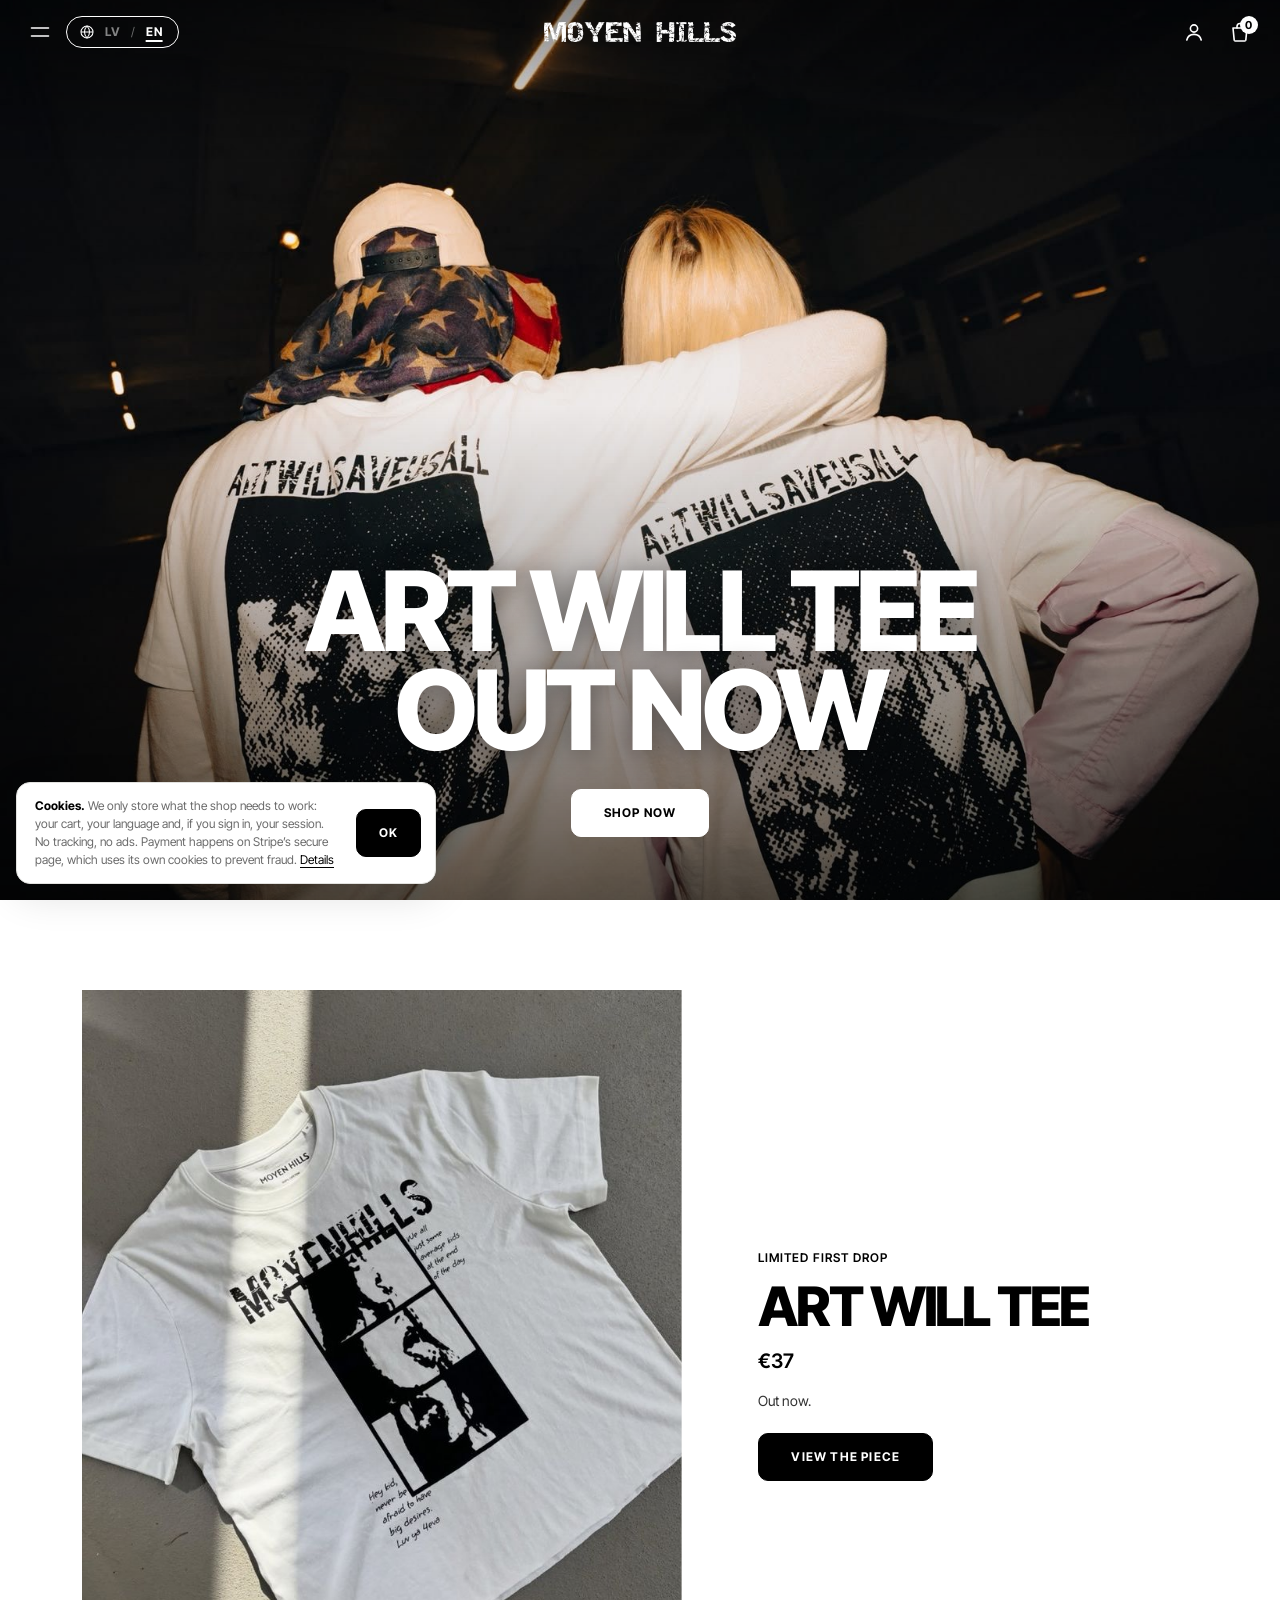
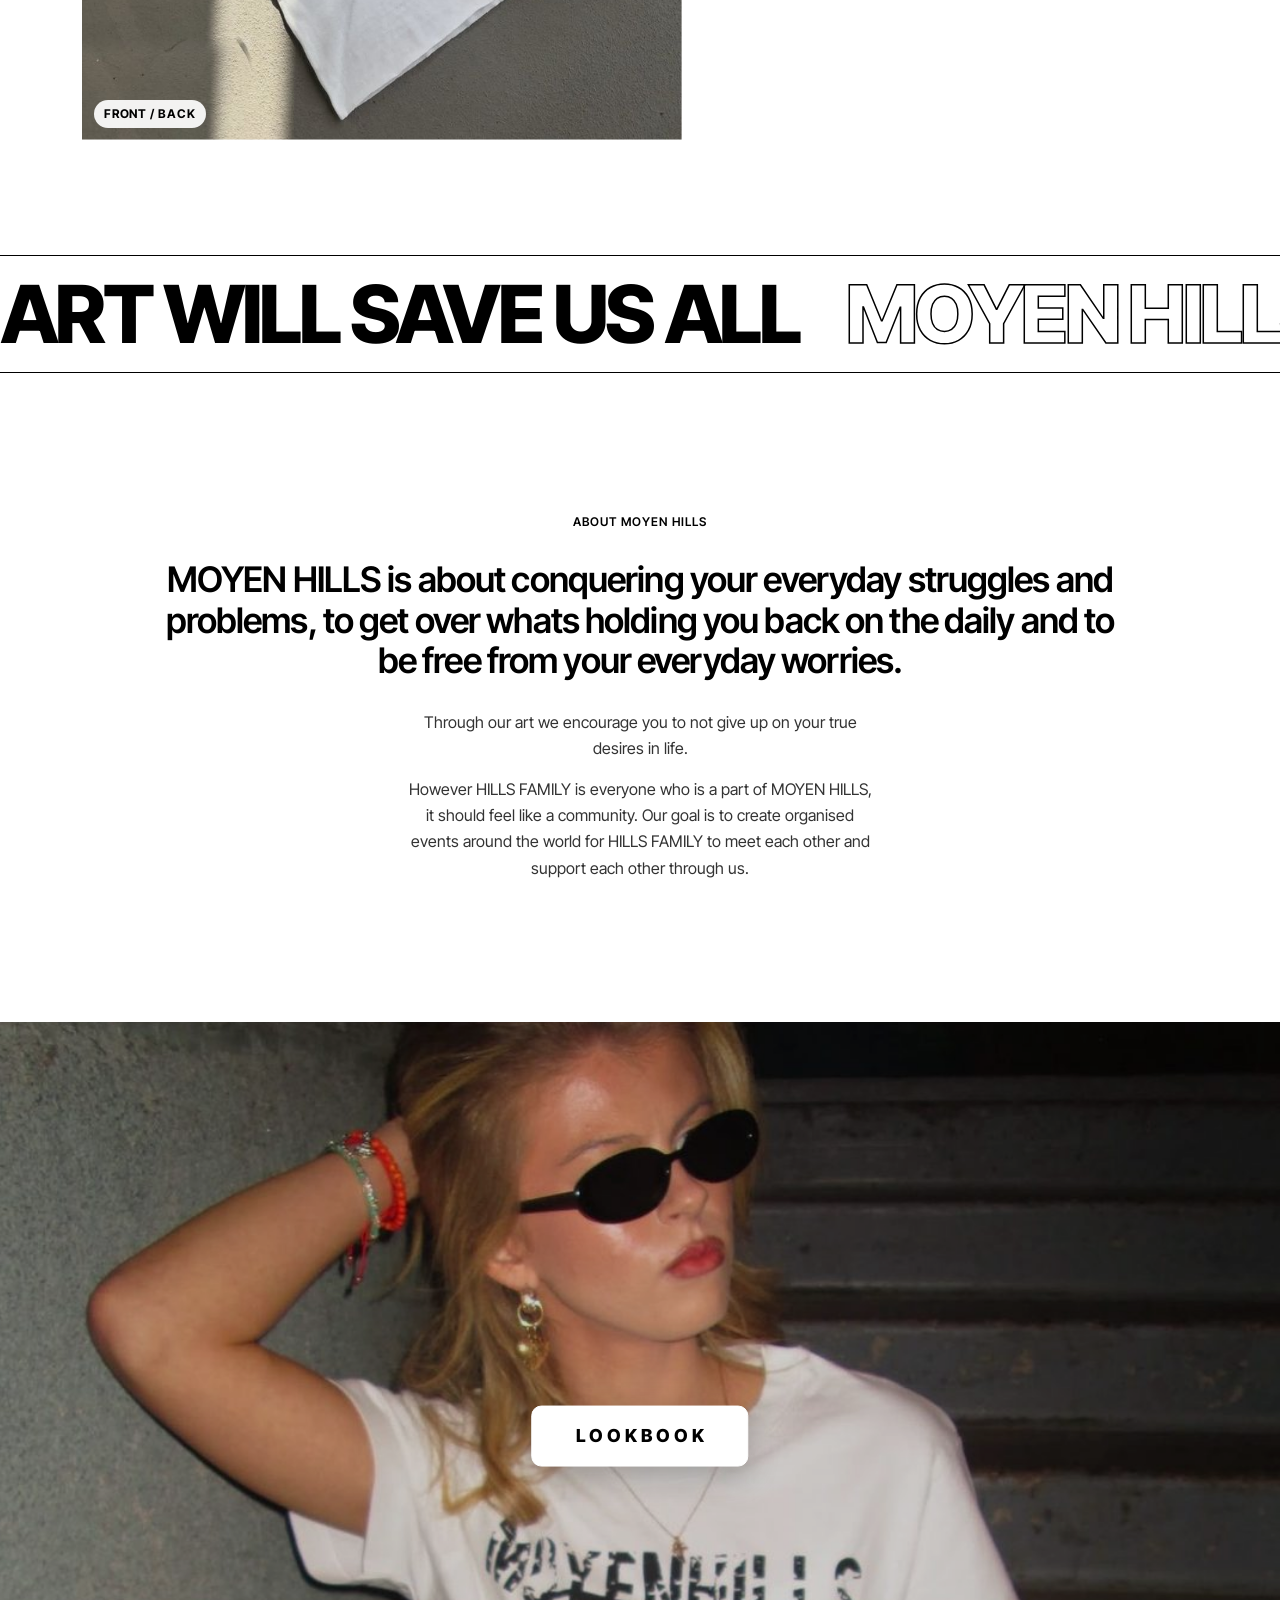
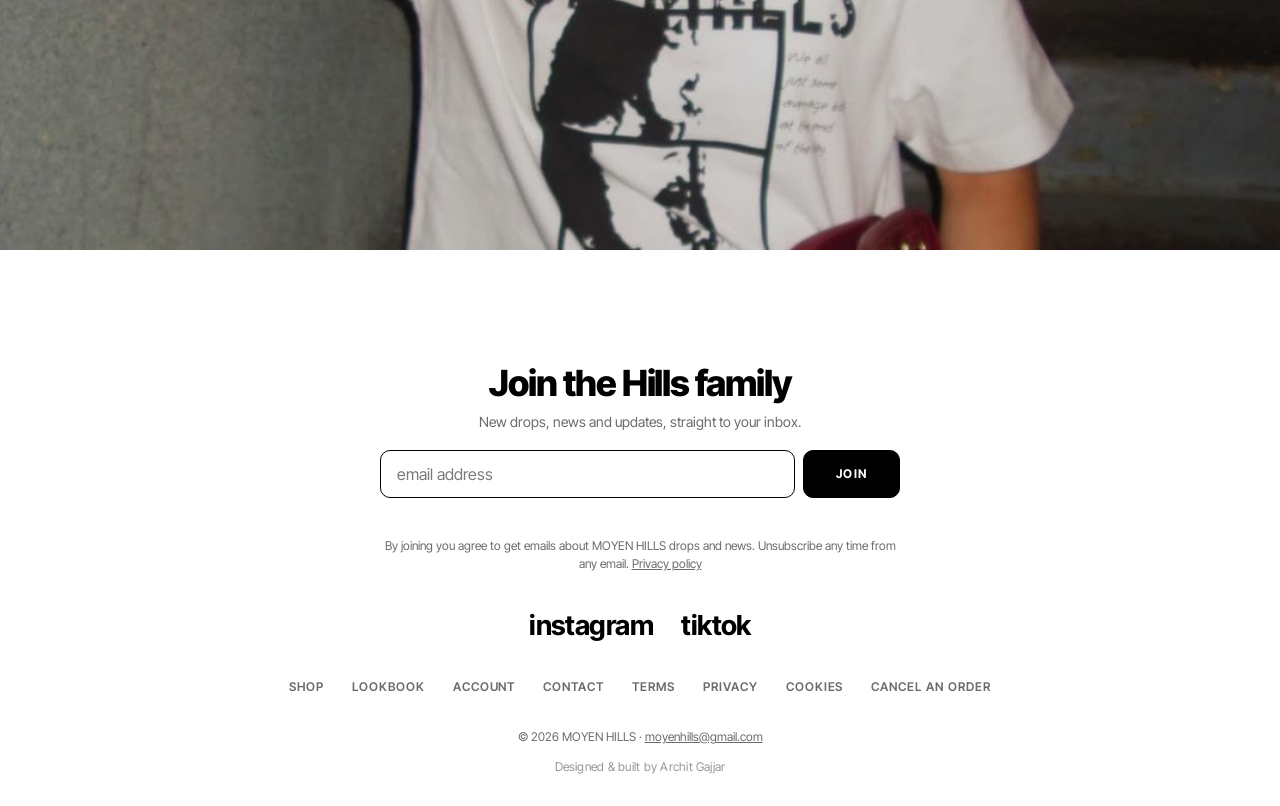
==== commit 6340db86: "Black Friday 23–29 Nov: banner and home countdown (−27%, €37 → €27), price switch SQL [skip netlify]" ====
--- a/index.html
+++ b/index.html
@@ -61,6 +61,27 @@
       <div class="landing__copy">
         <h1 class="landing__title"><span>ART WILL TEE</span> <span>OUT NOW</span></h1>
         <a class="btn landing__cta" href="/shop">Shop now</a>
+      </div>
+    </section>
+
+    <!-- Black Friday: hidden; campaign.js shows it only during the sale -->
+    <section class="bf" aria-labelledby="bf-title" data-bf hidden translate="no">
+      <div class="bf__ticker" aria-hidden="true"><div class="bf__track">
+        <span>Black Friday</span><span data-bf-off>−27%</span><span>Black Friday</span><span data-bf-off>−27%</span><span>Black Friday</span><span data-bf-off>−27%</span>
+        <span>Black Friday</span><span data-bf-off>−27%</span><span>Black Friday</span><span data-bf-off>−27%</span><span>Black Friday</span><span data-bf-off>−27%</span>
+      </div></div>
+      <div class="bf__body">
+        <p class="label bf__kicker"><span data-lang="en">One week only · ART WILL TEE</span><span data-lang="lv">Tikai vienu nedēļu · ART WILL TEE</span></p>
+        <h2 class="bf__title" id="bf-title"><span class="bf__off" data-bf-off>−27%</span></h2>
+        <p class="bf__price"><s data-bf-was>€37</s> <span data-bf-now>€27</span></p>
+        <div class="bf__clock" role="timer" aria-label="Time left in the sale">
+          <div><b data-bf-unit="d">00</b><span data-lang="en">days</span><span data-lang="lv">dienas</span></div>
+          <div><b data-bf-unit="h">00</b><span data-lang="en">hours</span><span data-lang="lv">stundas</span></div>
+          <div><b data-bf-unit="m">00</b><span data-lang="en">min</span><span data-lang="lv">min</span></div>
+          <div><b data-bf-unit="s">00</b><span data-lang="en">sec</span><span data-lang="lv">sek</span></div>
+        </div>
+        <p class="bf__note"><span data-lang="en">Ends Sunday 29 November at midnight. Free delivery in Latvia.</span><span data-lang="lv">Beidzas svētdien, 29. novembrī, pusnaktī. Bezmaksas piegāde Latvijā.</span></p>
+        <a class="btn bf__cta" href="/product"><span data-lang="en">Get yours</span><span data-lang="lv">Pērc tagad</span></a>
       </div>
     </section>
 
--- a/site.css
+++ b/site.css
@@ -706,3 +706,25 @@
   .cookie { left: 8px; right: 8px; bottom: 8px; width: auto; gap: 12px; padding: 10px 10px 10px 14px; }
   .cookie__more { display: none; }
 }
+
+/* Black Friday section on the home page (campaign.js shows it during the sale only) */
+.bf { margin-top: clamp(72px, 9vw, 140px); background: var(--ink); color: var(--bg); overflow: hidden; }
+.bf[hidden] { display: none; }
+.bf__ticker { overflow: hidden; border-bottom: 1px solid rgba(255, 255, 255, .22); padding: 12px 0; user-select: none; }
+.bf__track { display: flex; width: max-content; animation: ticker 24s linear infinite; }
+.bf__track span { flex: none; padding-right: .7em; font-size: clamp(1.25rem, .8rem + 2vw, 2.25rem); font-weight: 800; letter-spacing: -0.03em; text-transform: uppercase; white-space: nowrap; line-height: 1; }
+.bf__track span:nth-child(even) { color: transparent; -webkit-text-stroke: 1.2px var(--bg); }
+.bf__body { display: grid; justify-items: center; text-align: center; gap: clamp(14px, 2vw, 22px); padding: clamp(48px, 7vw, 104px) var(--m) clamp(56px, 8vw, 112px); }
+.bf__kicker { opacity: .7; }
+.bf__title { margin: 0; font-size: clamp(5.5rem, 2rem + 17vw, 15rem); font-weight: 800; line-height: .82; letter-spacing: -0.06em; }
+.bf__price { margin: 0; font-size: clamp(1.5rem, 1rem + 2vw, 2.5rem); font-weight: 700; letter-spacing: -0.02em; }
+.bf__price s { opacity: .5; font-weight: 500; margin-right: .3em; }
+.bf__clock { display: grid; grid-template-columns: repeat(4, minmax(0, 1fr)); gap: clamp(8px, 1.4vw, 16px); width: min(100%, 520px); margin-top: 6px; }
+.bf__clock div { display: grid; gap: 6px; padding: clamp(12px, 2vw, 20px) 4px; border: 1px solid rgba(255, 255, 255, .25); border-radius: var(--radius); }
+.bf__clock b { font-size: clamp(1.75rem, 1rem + 3vw, 3.25rem); font-weight: 800; line-height: 1; letter-spacing: -0.03em; font-variant-numeric: tabular-nums; }
+.bf__clock span { font-size: var(--t-xs); font-weight: 600; letter-spacing: .1em; text-transform: uppercase; opacity: .65; }
+.bf__note { margin: 0; max-width: 34ch; font-size: .95rem; opacity: .75; }
+.bf__cta { margin-top: 6px; background: var(--bg); color: var(--ink); border-color: var(--bg); min-width: 220px; }
+.bf__cta:hover { background: #ddd; border-color: #ddd; }
+.bf + .feature { padding-top: clamp(56px, 7vw, 112px); }
+@media (prefers-reduced-motion: reduce) { .bf__track { animation: none; } }
